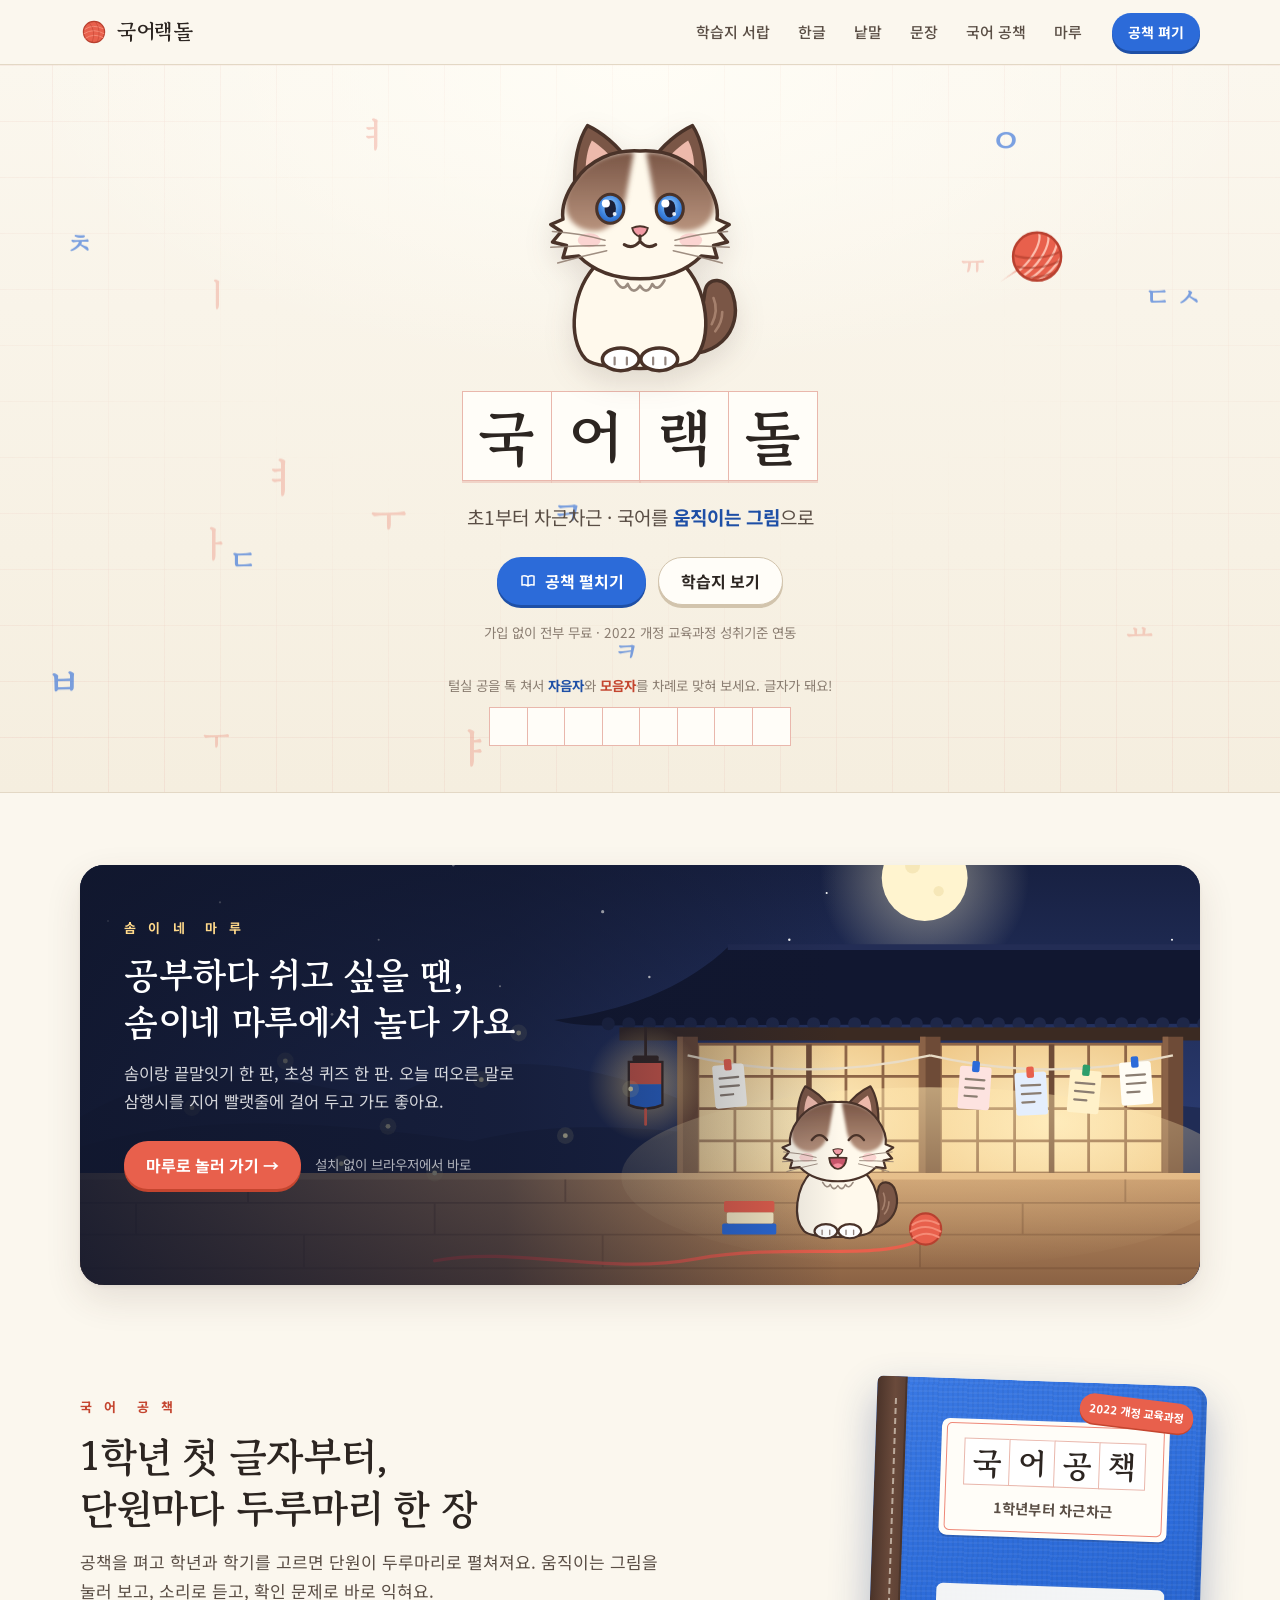
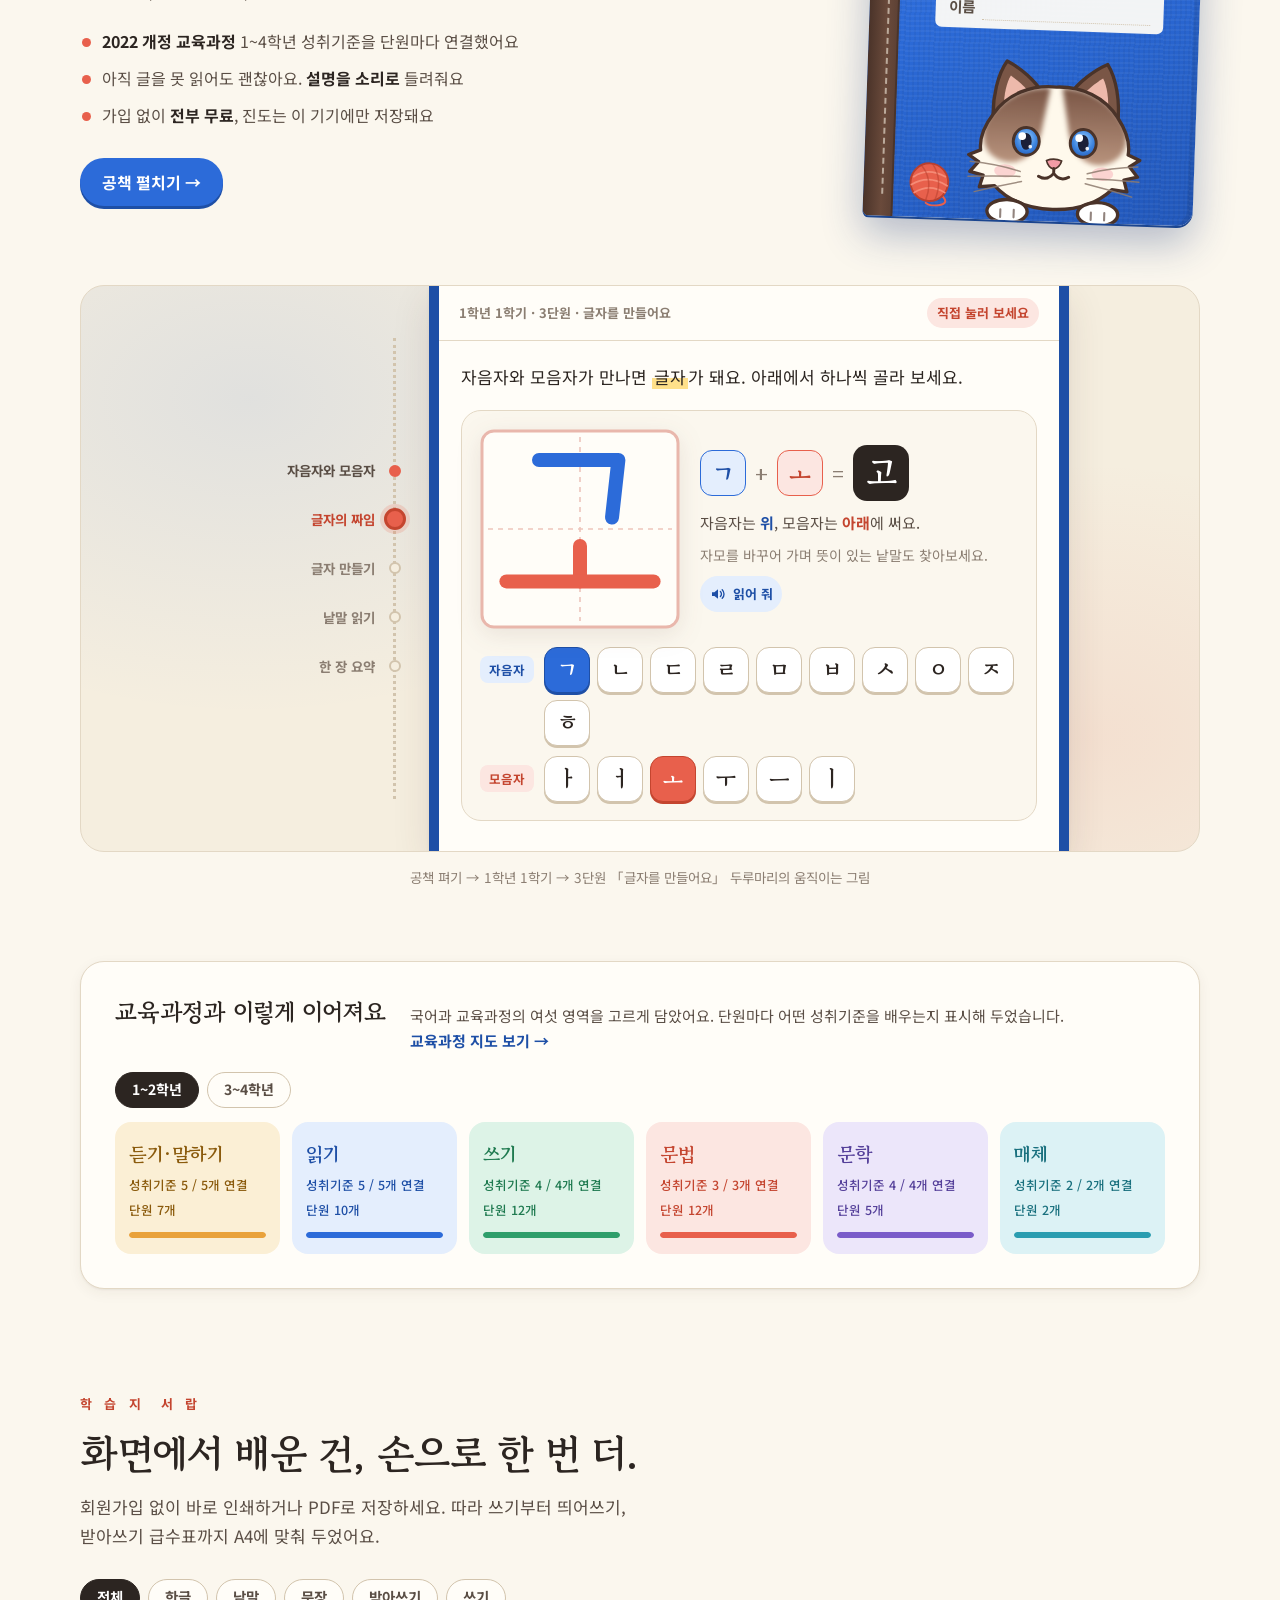
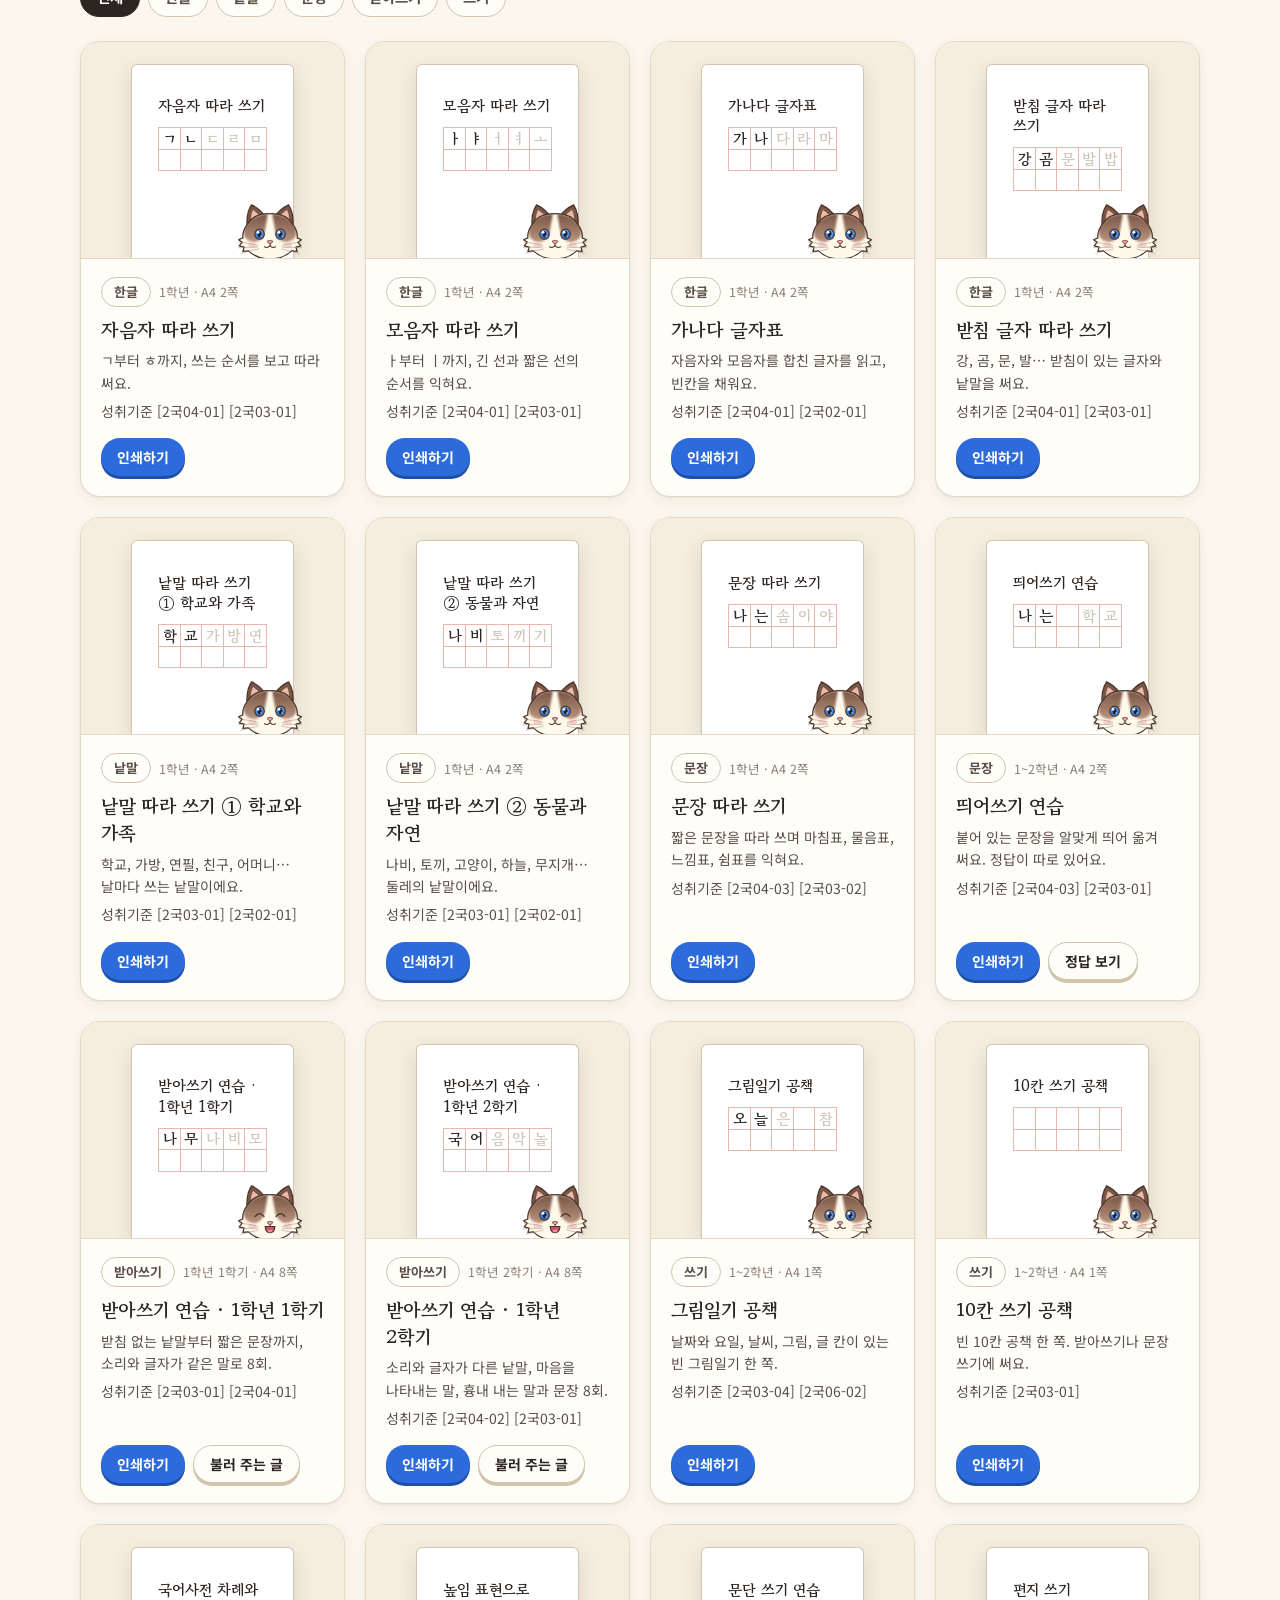
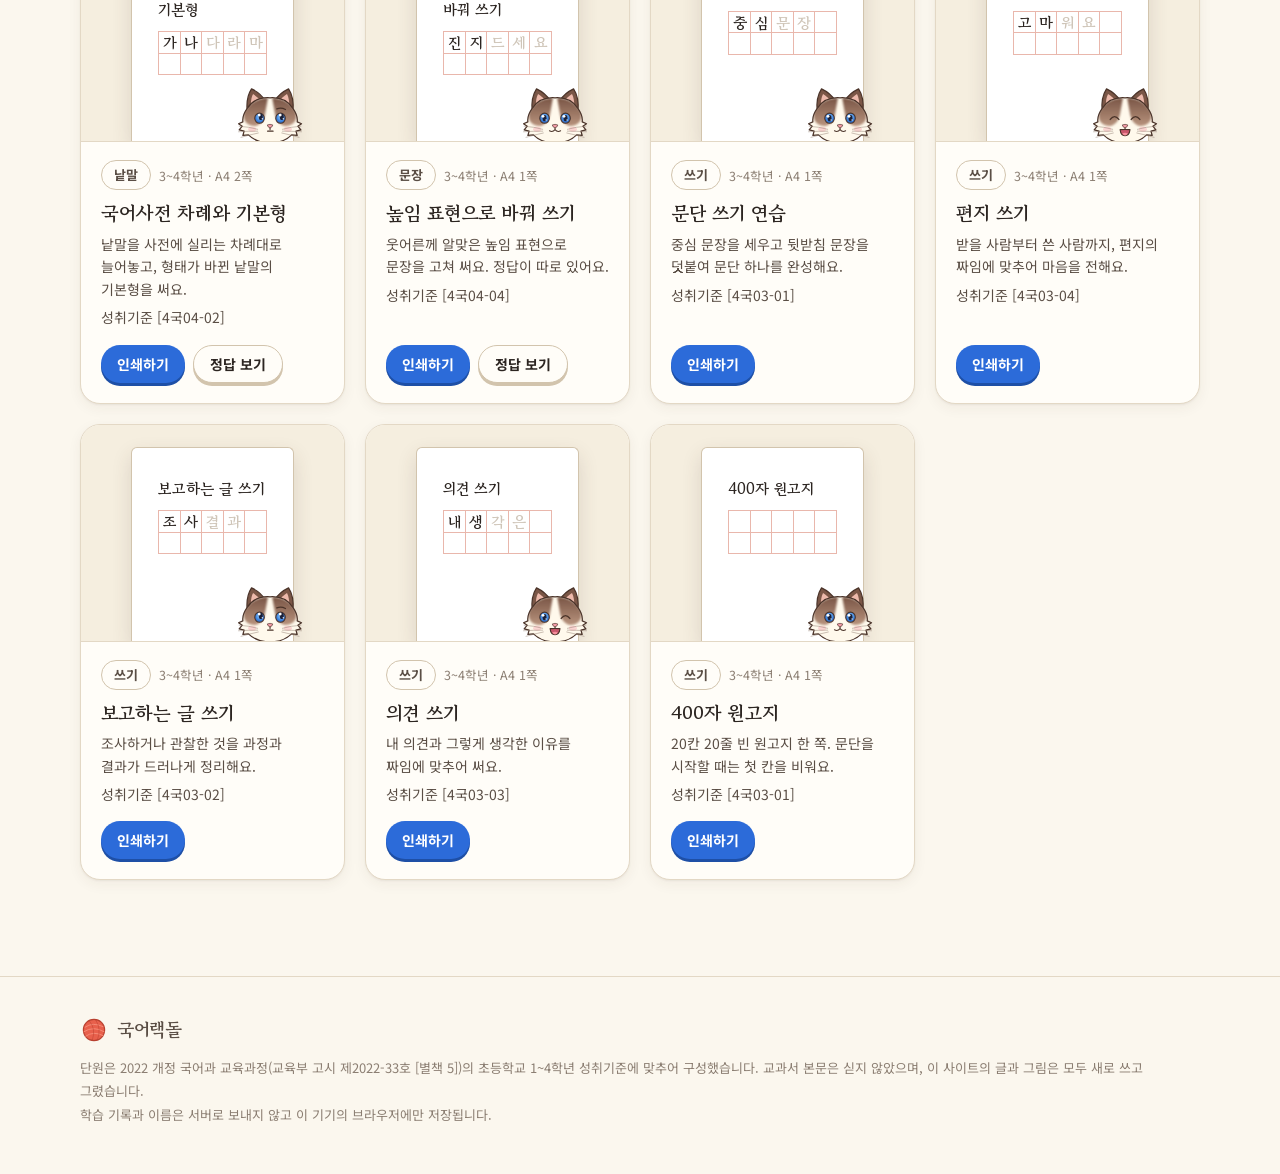
==== index.html @ 231361f4 "배포 2026-11-13 11:42 (단원 64개)" ====
<!doctype html>
<html lang="ko">
  <head>
    <meta charset="utf-8" />
    <meta name="robots" content="noindex, nofollow" />
    <meta name="viewport" content="width=device-width, initial-scale=1" />
    <title>국어랙돌 — 초1부터 차근차근, 국어를 움직이는 그림으로</title>
    <meta
      name="description"
      content="랙돌 고양이 솜이와 함께하는 초등 국어. 2022 개정 교육과정 성취기준에 맞춘 단원별 두루마리, 움직이는 그림, 확인 문제, 인쇄 학습지를 가입 없이 무료로."
    />
    <meta property="og:type" content="website" />
    <meta property="og:title" content="국어랙돌 — 초1부터 차근차근, 국어를 움직이는 그림으로" />
    <meta property="og:description" content="랙돌 고양이 솜이와 함께하는 초등 국어. 교육과정 성취기준에 맞춘 단원 두루마리와 인쇄 학습지를 무료로." />
    <meta name="theme-color" content="#fbf7ee" />
    <link rel="icon" href="assets/img/favicon.svg" type="image/svg+xml" />
    <link rel="preconnect" href="https://fonts.googleapis.com" />
    <link rel="preconnect" href="https://fonts.gstatic.com" crossorigin />
    <link
      href="https://fonts.googleapis.com/css2?family=Gowun+Batang:wght@400;700&family=Noto+Sans+KR:wght@400;500;700;900&display=swap"
      rel="stylesheet"
    />
    <link rel="stylesheet" href="assets/css/base.css" />
    <link rel="stylesheet" href="assets/css/cover.css" />
    <link rel="stylesheet" href="assets/css/widgets.css" />
    <link rel="stylesheet" href="assets/css/widgets-play.css" />
    <link rel="stylesheet" href="assets/css/landing.css" />
  </head>
  <body id="top">
    <header class="site-head">
      <div class="wrap">
        <a class="logo" href="#top" aria-label="국어랙돌 처음으로">
          <span data-yarn></span><span data-brand="brand">국어랙돌</span>
        </a>
        <nav class="site-nav" aria-label="주요 메뉴">
          <a href="#shelf" data-filter="all">학습지 서랍</a>
          <a href="#shelf" data-filter="한글">한글</a>
          <a href="#shelf" data-filter="낱말">낱말</a>
          <a href="#shelf" data-filter="문장">문장</a>
          <a href="handbook.html">국어 공책</a>
          <a href="maru.html">마루</a>
        </nav>
        <a class="btn small" href="handbook.html" id="continue-btn">공책 펴기</a>
      </div>
    </header>

    <main>
      <!-- ───── 첫 화면 ───── -->
      <section class="hero" id="hero">
        <canvas class="hero-play" aria-hidden="true"></canvas>
        <div class="wrap hero-inner">
          <div class="hero-cat" id="hero-cat" data-cat="sit"></div>
          <h1 class="hero-title">
            <span class="sr-only" data-brand="brand">국어랙돌</span>
            <span class="wongoji" aria-hidden="true" id="hero-wordmark"></span>
          </h1>
          <p class="hero-tag">초1부터 차근차근 · 국어를 <strong>움직이는 그림</strong>으로</p>
          <div class="hero-cta">
            <a class="btn" href="handbook.html">
              <svg viewBox="0 0 24 24" aria-hidden="true"><path d="M4 5.5c2.6-.9 5.3-.6 8 1v12c-2.7-1.6-5.4-1.9-8-1zM20 5.5c-2.6-.9-5.3-.6-8 1v12c2.7-1.6 5.4-1.9 8-1z" fill="none" stroke="currentColor" stroke-width="2" stroke-linejoin="round"/></svg>
              공책 펼치기
            </a>
            <a class="btn ghost" href="#shelf">학습지 보기</a>
          </div>
          <p class="hero-note">가입 없이 전부 무료 · 2022 개정 교육과정 성취기준 연동</p>

          <div class="hero-toy" aria-live="polite">
            <p class="hero-toy-hint">털실 공을 톡 쳐서 <b class="c">자음자</b>와 <b class="v">모음자</b>를 차례로 맞혀 보세요. 글자가 돼요!</p>
            <div class="wongoji hero-strip" id="hero-strip" aria-label="털실 공으로 만든 글자"></div>
          </div>
        </div>
      </section>

      <!-- ───── 쉼터: 솜이네 마루 ───── -->
      <section class="maru-intro" id="maru-intro">
        <div class="wrap">
          <a class="maru-card" href="maru.html" aria-label="솜이네 마루로 놀러 가기">
            <div class="maru-scene" data-scene="maru"></div>
            <div class="maru-copy">
              <p class="eyebrow">솜 이 네 &nbsp;마 루</p>
              <h2 class="display">공부하다 쉬고 싶을 땐,<br />솜이네 마루에서 놀다 가요</h2>
              <p>솜이랑 끝말잇기 한 판, 초성 퀴즈 한 판. 오늘 떠오른 말로 삼행시를 지어 빨랫줄에 걸어 두고 가도 좋아요.</p>
              <div class="maru-cta">
                <span class="btn coral">마루로 놀러 가기 →</span>
                <span class="maru-small">설치 없이 브라우저에서 바로</span>
              </div>
            </div>
          </a>
        </div>
      </section>

      <!-- ───── 국어 공책(핸드북) ───── -->
      <section class="book-intro" id="book-intro">
        <div class="wrap book-intro-top">
          <div class="book-copy">
            <p class="eyebrow">국 어 &nbsp;공 책</p>
            <h2 class="display">1학년 첫 글자부터,<br />단원마다 두루마리 한 장</h2>
            <p class="lead">
              공책을 펴고 학년과 학기를 고르면 단원이 두루마리로 펼쳐져요. 움직이는 그림을 눌러 보고, 소리로 듣고, 확인 문제로 바로 익혀요.
            </p>
            <ul class="book-points">
              <li><b>2022 개정 교육과정</b> 1~4학년 성취기준을 단원마다 연결했어요</li>
              <li>아직 글을 못 읽어도 괜찮아요. <b>설명을 소리로</b> 들려줘요</li>
              <li>가입 없이 <b>전부 무료</b>, 진도는 이 기기에만 저장돼요</li>
            </ul>
            <a class="btn" href="handbook.html">공책 펼치기 →</a>
          </div>
          <a class="book-cover-link" href="handbook.html" aria-label="국어 공책 펼치기">
            <div data-cover></div>
          </a>
        </div>

        <div class="wrap">
          <div class="demo-frame">
            <div class="demo-rail" aria-hidden="true">
              <span class="is-done">자음자와 모음자</span>
              <span class="is-on">글자의 짜임</span>
              <span>글자 만들기</span>
              <span>낱말 읽기</span>
              <span>한 장 요약</span>
            </div>
            <div class="demo-paper">
              <div class="demo-bar">
                <span>1학년 1학기 · 3단원 · 글자를 만들어요</span>
                <span class="demo-live">직접 눌러 보세요</span>
              </div>
              <div class="demo-body">
                <p class="demo-lead">자음자와 모음자가 만나면 <mark>글자</mark>가 돼요. 아래에서 하나씩 골라 보세요.</p>
                <div id="demo-widget"></div>
              </div>
            </div>
          </div>
          <p class="demo-caption">공책 펴기 → 1학년 1학기 → 3단원 「글자를 만들어요」 두루마리의 움직이는 그림</p>
        </div>

        <div class="wrap">
          <div class="domains">
            <div class="domains-head">
              <h3 class="display">교육과정과 이렇게 이어져요</h3>
              <p>
                국어과 교육과정의 여섯 영역을 고르게 담았어요. 단원마다 어떤 성취기준을 배우는지 표시해 두었습니다.
                <a href="handbook.html#/map">교육과정 지도 보기 →</a>
              </p>
            </div>
            <div class="band-switch" id="band-switch" role="tablist" aria-label="학년군 고르기"></div>
            <div class="domain-grid" id="domain-grid"></div>
          </div>
        </div>
      </section>

      <!-- ───── 학습지 서랍 ───── -->
      <section class="shelf" id="shelf">
        <div class="wrap">
          <p class="eyebrow">학 습 지 &nbsp;서 랍</p>
          <h2 class="display">화면에서 배운 건, 손으로 한 번 더.</h2>
          <p class="lead">회원가입 없이 바로 인쇄하거나 PDF로 저장하세요. 따라 쓰기부터 띄어쓰기, 받아쓰기 급수표까지 A4에 맞춰 두었어요.</p>
          <div class="shelf-filter" id="shelf-filter" role="tablist" aria-label="학습지 종류"></div>
          <div class="shelf-grid" id="shelf-grid"></div>
        </div>
      </section>
    </main>

    <footer class="site-foot">
      <div class="wrap">
        <div class="logo"><span data-yarn></span><span data-brand="brand">국어랙돌</span></div>
        <p>
          단원은 2022 개정 국어과 교육과정(교육부 고시 제2022-33호 [별책 5])의 초등학교 1~4학년 성취기준에 맞추어 구성했습니다.
          교과서 본문은 싣지 않았으며, 이 사이트의 글과 그림은 모두 새로 쓰고 그렸습니다.
        </p>
        <p>학습 기록과 이름은 서버로 보내지 않고 이 기기의 브라우저에만 저장됩니다.</p>
      </div>
    </footer>

    <script src="assets/js/core/config.js"></script>
    <script src="assets/js/core/dom.js"></script>
    <script src="assets/js/core/hangul.js"></script>
    <script src="assets/js/core/strokes.js"></script>
    <script src="assets/js/core/cat.js"></script>
    <script src="assets/js/core/scene.js"></script>
    <script src="assets/js/core/cover.js"></script>
    <script src="assets/js/core/tts.js"></script>
    <script src="assets/js/core/store.js"></script>
    <script src="assets/js/data/standards.js"></script>
    <script src="assets/js/data/words.js"></script>
    <script src="assets/js/data/units.js"></script>
    <script src="assets/js/data/units-1-1.js"></script>
    <script src="assets/js/data/units-1-2.js"></script>
    <script src="assets/js/data/units-2-1.js"></script>
    <script src="assets/js/data/units-2-2.js"></script>
    <script src="assets/js/data/units-3-1.js"></script>
    <script src="assets/js/data/units-3-2.js"></script>
    <script src="assets/js/data/units-4-1.js"></script>
    <script src="assets/js/data/units-4-2.js"></script>
    <script src="assets/js/data/sheets.js"></script>
    <script src="assets/js/widgets/letters.js"></script>
    <script src="assets/js/pages/landing.js"></script>
  </body>
</html>
---- assets/css/base.css ----
/* 공통 디자인: 한지 바탕 + 원고지 칸 + 랙돌의 색(크림·갈색 포인트·파란 눈·분홍 코) */

:root {
  --paper: #fbf7ee;
  --paper-2: #f5eedf;
  --paper-3: #ede3d0;
  --card: #fffdf8;
  --ink: #2c2521;
  --ink-2: #5a4e45;
  --ink-3: #8b7e72;
  --line: #e3d8c5;
  --line-2: #d2c4ad;
  --seal: #5b4034;

  --blue: #2c6bd9;
  --blue-deep: #1e4fa6;
  --blue-soft: #e4eefd;
  --coral: #e8604c;
  --coral-deep: #c4452f;
  --coral-soft: #fce6e1;
  --mint: #2e9e6b;
  --mint-deep: #1f7a50;
  --mint-soft: #ddf3e7;
  --amber: #e9a23b;
  --amber-soft: #fbefd5;
  --pink: #f29ba5;
  --violet: #7a5cc9;
  --violet-soft: #ece6fa;
  --grid: #e9b7ac; /* 원고지 줄 */

  --shadow-1: 0 1px 2px rgba(74, 51, 41, 0.06), 0 4px 14px rgba(74, 51, 41, 0.06);
  --shadow-2: 0 2px 4px rgba(74, 51, 41, 0.06), 0 14px 36px rgba(74, 51, 41, 0.12);
  --radius: 18px;
  --radius-s: 12px;

  --font-display: 'Gowun Batang', 'Nanum Myeongjo', 'Batang', serif;
  --font-body: 'Noto Sans KR', 'Apple SD Gothic Neo', 'Malgun Gothic', sans-serif;

  --wrap: 1120px;
}

*,
*::before,
*::after {
  box-sizing: border-box;
}

html {
  -webkit-text-size-adjust: 100%;
  scroll-behavior: smooth;
}

body {
  margin: 0;
  background: var(--paper);
  color: var(--ink);
  font-family: var(--font-body);
  font-size: 16px;
  line-height: 1.7;
  word-break: keep-all;
  overflow-wrap: anywhere;
  -webkit-font-smoothing: antialiased;
}

h1,
h2,
h3,
h4,
p {
  margin: 0;
}

a {
  color: inherit;
  text-decoration: none;
}

button {
  font: inherit;
  color: inherit;
  cursor: pointer;
  border: 0;
  background: none;
  padding: 0;
}

img,
svg {
  display: block;
  max-width: 100%;
}

:focus-visible {
  outline: 3px solid var(--blue);
  outline-offset: 3px;
  border-radius: 6px;
}

.wrap {
  width: min(var(--wrap), 100% - 40px);
  margin-inline: auto;
}

.sr-only {
  position: absolute;
  width: 1px;
  height: 1px;
  overflow: hidden;
  clip-path: inset(50%);
  white-space: nowrap;
}

/* ───── 글자 ───── */
.display {
  font-family: var(--font-display);
  font-weight: 700;
  letter-spacing: -0.01em;
  line-height: 1.3;
}

.eyebrow {
  font-size: 13px;
  font-weight: 700;
  letter-spacing: 0.32em;
  color: var(--coral-deep);
}

/* ───── 버튼 ───── */
.btn {
  display: inline-flex;
  align-items: center;
  justify-content: center;
  gap: 8px;
  min-height: 48px;
  padding: 0 22px;
  border-radius: 999px;
  font-weight: 700;
  font-size: 16px;
  line-height: 1;
  background: var(--blue);
  color: #fff;
  box-shadow: 0 3px 0 var(--blue-deep);
  transition: transform 0.12s ease, box-shadow 0.12s ease, background 0.12s ease;
  -webkit-tap-highlight-color: transparent;
}
.btn:hover {
  background: #3877e4;
}
.btn:active {
  transform: translateY(3px);
  box-shadow: 0 0 0 var(--blue-deep);
}
.btn svg {
  width: 18px;
  height: 18px;
}
.btn.ghost {
  background: var(--card);
  color: var(--ink);
  box-shadow: 0 3px 0 var(--line-2);
  border: 1.5px solid var(--line-2);
}
.btn.ghost:hover {
  background: #fff;
}
.btn.ghost:active {
  box-shadow: 0 0 0 var(--line-2);
}
.btn.coral {
  background: var(--coral);
  box-shadow: 0 3px 0 var(--coral-deep);
}
.btn.coral:hover {
  background: #ee6f5c;
}
.btn.coral:active {
  box-shadow: 0 0 0 var(--coral-deep);
}
.btn.small {
  min-height: 38px;
  padding: 0 16px;
  font-size: 14px;
}

/* ───── 칩 ───── */
.chip {
  display: inline-flex;
  align-items: center;
  gap: 6px;
  min-height: 30px;
  padding: 0 12px;
  border-radius: 999px;
  border: 1.5px solid var(--line-2);
  background: var(--card);
  font-size: 13px;
  font-weight: 700;
  color: var(--ink-2);
  white-space: nowrap;
}
.chip.is-on {
  background: var(--ink);
  border-color: var(--ink);
  color: #fff;
}

/* 영역(듣기·말하기 / 읽기 / 쓰기 / 문법 / 문학 / 매체) 색 */
.dom-듣말 { --dom: var(--amber); --dom-soft: var(--amber-soft); --dom-ink: #8a5a0c; }
.dom-읽기 { --dom: var(--blue); --dom-soft: var(--blue-soft); --dom-ink: var(--blue-deep); }
.dom-쓰기 { --dom: var(--mint); --dom-soft: var(--mint-soft); --dom-ink: var(--mint-deep); }
.dom-문법 { --dom: var(--coral); --dom-soft: var(--coral-soft); --dom-ink: var(--coral-deep); }
.dom-문학 { --dom: var(--violet); --dom-soft: var(--violet-soft); --dom-ink: #55409a; }
.dom-매체 { --dom: #2a9db0; --dom-soft: #dcf2f5; --dom-ink: #19707e; }
.dom-chip {
  display: inline-flex;
  align-items: center;
  min-height: 24px;
  padding: 0 10px;
  border-radius: 999px;
  background: var(--dom-soft, var(--paper-2));
  color: var(--dom-ink, var(--ink-2));
  font-size: 12px;
  font-weight: 700;
  white-space: nowrap;
}

/* ───── 원고지 칸 ───── */
.wongoji {
  display: inline-flex;
  flex-wrap: wrap;
  gap: 0;
}
.wongoji .cell {
  width: 1.5em;
  height: 1.5em;
  display: grid;
  place-items: center;
  border: 1.5px solid var(--grid);
  margin-left: -1.5px;
  background: var(--card);
  font-family: var(--font-display);
  font-weight: 700;
  line-height: 1;
}
.wongoji .cell:first-child {
  margin-left: 0;
}

/* ───── 고양이 ───── */
.cat {
  width: 100%;
  height: auto;
  overflow: visible;
}
@keyframes cat-blink {
  0%,
  92%,
  100% {
    transform: scaleY(1);
  }
  95.5% {
    transform: scaleY(0.08);
  }
}
.cat-blink .cat-eye {
  animation: cat-blink 5.2s infinite;
}
@keyframes cat-tail {
  0%,
  100% {
    transform: rotate(0deg);
  }
  50% {
    transform: rotate(7deg);
  }
}
.cat .cat-tail {
  animation: cat-tail 3.6s ease-in-out infinite;
}

/* ───── 읽어 주기 버튼 ───── */
.say-btn {
  display: inline-flex;
  align-items: center;
  gap: 6px;
  min-width: 36px;
  height: 36px;
  padding: 0 9px;
  border-radius: 999px;
  background: var(--blue-soft);
  color: var(--blue-deep);
  font-size: 13px;
  font-weight: 700;
  vertical-align: middle;
  transition: background 0.15s, transform 0.15s;
  flex: none;
}
.say-btn svg {
  width: 18px;
  height: 18px;
  flex: none;
}
.say-btn:hover {
  background: #d3e2fb;
}
.say-btn.is-speaking,
.say-word.is-speaking {
  background: var(--blue);
  color: #fff;
}
.say-word {
  display: inline;
  padding: 1px 7px;
  margin: 0 1px;
  border-radius: 8px;
  background: var(--blue-soft);
  color: var(--blue-deep);
  font-weight: 700;
  font-family: inherit;
  line-height: inherit;
  border-bottom: 2px solid #b9d0f6;
}
.pron {
  font-weight: 700;
  color: var(--coral-deep);
  white-space: nowrap;
}
mark {
  background: linear-gradient(transparent 55%, #ffe08a 55%);
  color: inherit;
  padding: 0 2px;
}

/* ───── 머리글 ───── */
.site-head {
  position: sticky;
  top: 0;
  z-index: 50;
  background: rgba(251, 247, 238, 0.86);
  backdrop-filter: blur(10px);
  -webkit-backdrop-filter: blur(10px);
  border-bottom: 1px solid var(--line);
}
.site-head .wrap {
  display: flex;
  align-items: center;
  gap: 18px;
  height: 64px;
}
.logo {
  display: inline-flex;
  align-items: center;
  gap: 9px;
  font-family: var(--font-display);
  font-weight: 700;
  font-size: 21px;
  letter-spacing: -0.02em;
  flex: none;
}
.logo .yarn {
  width: 28px;
  height: 28px;
}
.site-nav {
  display: flex;
  align-items: center;
  gap: 4px;
  margin-left: auto;
}
.site-nav a {
  padding: 8px 12px;
  border-radius: 10px;
  font-size: 15px;
  font-weight: 500;
  color: var(--ink-2);
  white-space: nowrap;
}
.site-nav a:hover {
  background: var(--paper-2);
  color: var(--ink);
}
.site-head .btn {
  flex: none;
}
@media (max-width: 860px) {
  .site-nav {
    display: none;
  }
  .site-head .btn {
    margin-left: auto;
  }
}

/* ───── 바닥글 ───── */
.site-foot {
  margin-top: 96px;
  padding: 36px 0 48px;
  border-top: 1px solid var(--line);
  color: var(--ink-3);
  font-size: 13px;
  line-height: 1.8;
}
.site-foot .logo {
  font-size: 18px;
  color: var(--ink-2);
  margin-bottom: 10px;
}
.site-foot a {
  text-decoration: underline;
  text-underline-offset: 3px;
}

@media (prefers-reduced-motion: reduce) {
  *,
  *::before,
  *::after {
    animation-duration: 0.01ms !important;
    animation-iteration-count: 1 !important;
    transition-duration: 0.01ms !important;
    scroll-behavior: auto !important;
  }
}
---- assets/css/cover.css ----
/* 국어 공책 표지 (랜딩과 공책 화면에서 함께 씁니다) */

.cover {
  position: relative;
  aspect-ratio: 3 / 4;
  width: 100%;
  border-radius: 6px 16px 16px 6px;
  background:
    repeating-linear-gradient(0deg, rgba(255, 255, 255, 0.045) 0 2px, transparent 2px 5px),
    repeating-linear-gradient(90deg, rgba(0, 0, 0, 0.04) 0 2px, transparent 2px 5px),
    linear-gradient(160deg, #3a79e4 0%, #2c6bd9 45%, #2258bb 100%);
  box-shadow:
    inset -6px 0 0 rgba(0, 0, 0, 0.08),
    0 2px 0 #1b458f,
    0 18px 40px rgba(31, 60, 120, 0.32);
  overflow: hidden;
  container-type: inline-size;
  color: var(--ink);
}

/* 책등 테이프 */
.cover-spine {
  position: absolute;
  inset: 0 auto 0 0;
  width: 9%;
  background: linear-gradient(90deg, #4a3329, #6a4a3b 60%, #5b4034);
  box-shadow: inset -2px 0 0 rgba(0, 0, 0, 0.2);
}
.cover-spine::after {
  content: '';
  position: absolute;
  inset: 5% 34% 5% auto;
  border-right: 2px dashed rgba(255, 249, 236, 0.55);
}

/* 이름표 */
.cover-label {
  position: absolute;
  left: 20%;
  right: 11%;
  top: 9%;
  padding: 6cqw 4cqw 5cqw;
  background: #fffdf8;
  border-radius: 2.4cqw;
  box-shadow: 0 0.6cqw 0 rgba(0, 0, 0, 0.14);
  text-align: center;
}
.cover-label::before {
  content: '';
  position: absolute;
  inset: 1.4cqw;
  border: 0.5cqw solid var(--coral);
  border-radius: 1.6cqw;
  opacity: 0.75;
  pointer-events: none;
}
.cover-title {
  font-size: 9.4cqw;
  justify-content: center;
  flex-wrap: nowrap;
}
.cover-title .cell {
  border-width: 0.45cqw;
  margin-left: -0.45cqw;
  background: #fff;
}
.cover-sub {
  margin-top: 3.2cqw;
  font-size: 4.3cqw;
  font-weight: 700;
  color: var(--ink-2);
  letter-spacing: 0.02em;
}

/* 이름 쓰는 줄 */
.cover-name {
  position: absolute;
  left: 20%;
  right: 11%;
  top: 46.5%;
  display: flex;
  align-items: flex-end;
  gap: 2.5cqw;
  padding: 2.6cqw 4cqw;
  background: rgba(255, 253, 248, 0.94);
  border-radius: 2cqw;
  font-size: 4.4cqw;
  font-weight: 700;
  color: var(--ink-2);
}
.cover-name-line {
  flex: 1;
  min-height: 1.5em;
  border-bottom: 0.5cqw dotted var(--line-2);
  font-family: var(--font-display);
  font-size: 5.6cqw;
  line-height: 1.3;
  color: var(--ink);
  text-align: left;
  padding-left: 1cqw;
  white-space: nowrap;
  overflow: hidden;
}
.cover-name input {
  width: 100%;
  border: 0;
  outline: 0;
  background: none;
  font: inherit;
  color: inherit;
  padding: 0;
}
.cover-name input::placeholder {
  color: #c5b8a6;
  font-weight: 400;
}

/* 표지 아래에서 내다보는 솜이 */
.cover-cat {
  position: absolute;
  left: 27%;
  right: 12%;
  bottom: -1%;
}
.cover-badge {
  position: absolute;
  right: 4%;
  top: 3.2%;
  z-index: 1;
  padding: 1.6cqw 3cqw;
  border-radius: 99px;
  background: var(--coral);
  color: #fff;
  font-size: 3.4cqw;
  font-weight: 700;
  box-shadow: 0 0.5cqw 0 var(--coral-deep);
  transform: rotate(5deg);
}
.cover-yarn {
  position: absolute;
  left: 12.5%;
  bottom: 2.5%;
  width: 15%;
}
---- assets/css/widgets.css ----
/* 움직이는 그림(직접 눌러 보는 학습 도구) 공통 스타일 */

.wg {
  --c-cho: var(--blue);
  --c-jung: var(--coral);
  --c-jong: var(--mint);
  padding: 18px;
  border-radius: 20px;
  background: var(--paper);
  border: 1.5px solid var(--line);
}

.role-cho {
  --rc: var(--blue);
  --rc-soft: var(--blue-soft);
  --rc-deep: var(--blue-deep);
}
.role-jung {
  --rc: var(--coral);
  --rc-soft: var(--coral-soft);
  --rc-deep: var(--coral-deep);
}
.role-jong {
  --rc: var(--mint);
  --rc-soft: var(--mint-soft);
  --rc-deep: var(--mint-deep);
}
b.role-cho,
b.role-jung,
b.role-jong {
  color: var(--rc-deep);
}

/* 글자 그림(SVG) */
.hg-svg {
  width: 100%;
  height: auto;
  display: block;
}
.hg-frame {
  fill: #fffdf8;
  stroke: var(--grid);
  stroke-width: 1.5;
}
.hg-guide {
  fill: none;
  stroke: var(--grid);
  stroke-width: 0.8;
  stroke-dasharray: 2.5 2.5;
  opacity: 0.8;
}
.hg-part path {
  fill: none;
  stroke: var(--rc, var(--ink));
  stroke-width: 7;
  stroke-linecap: round;
  stroke-linejoin: round;
}

/* 누르는 자모 타일 */
.tile {
  min-width: 46px;
  height: 46px;
  padding: 0 8px;
  display: inline-grid;
  place-items: center;
  border-radius: 13px;
  background: #fff;
  border: 1.5px solid var(--line-2);
  box-shadow: 0 2px 0 var(--line-2);
  font-family: var(--font-display);
  font-weight: 700;
  font-size: 23px;
  line-height: 1;
  color: var(--ink);
  transition: transform 0.1s, box-shadow 0.1s, background 0.15s;
  -webkit-tap-highlight-color: transparent;
}
.tile:hover {
  background: var(--paper-2);
}
.tile:active {
  transform: translateY(2px);
  box-shadow: 0 0 0 var(--line-2);
}
.tile.is-on {
  background: var(--rc, var(--ink));
  border-color: var(--rc-deep, var(--ink));
  box-shadow: 0 2px 0 var(--rc-deep, #000);
  color: #fff;
}
.tile[data-jamo=''] {
  font-family: var(--font-body);
  font-size: 13px;
}
.tile-word {
  padding: 0 14px;
  font-size: 20px;
}
.wgb-tiles {
  display: flex;
  flex-wrap: wrap;
  gap: 7px;
}

/* ───── 글자 만들기 ───── */
.wgb-top {
  display: grid;
  grid-template-columns: minmax(140px, 200px) 1fr;
  gap: 20px;
  align-items: center;
}
.wgb-stage {
  filter: drop-shadow(0 6px 12px rgba(74, 51, 41, 0.1));
}
.wgb-side {
  display: flex;
  flex-direction: column;
  align-items: flex-start;
  gap: 10px;
  min-width: 0;
}
.wgb-eq {
  display: flex;
  flex-wrap: wrap;
  align-items: center;
  gap: 8px;
  font-family: var(--font-display);
  font-weight: 700;
}
.eq-tile {
  width: 46px;
  height: 46px;
  display: grid;
  place-items: center;
  border-radius: 12px;
  background: var(--rc-soft);
  color: var(--rc-deep);
  border: 1.5px solid var(--rc);
  font-size: 25px;
  line-height: 1;
}
.eq-op {
  font-size: 22px;
  color: var(--ink-3);
}
.eq-result {
  min-width: 56px;
  height: 56px;
  padding: 0 6px;
  display: grid;
  place-items: center;
  border-radius: 14px;
  background: var(--ink);
  color: #fff;
  font-size: 34px;
  line-height: 1;
}
.wgb-tip {
  font-size: 15px;
  color: var(--ink-2);
  line-height: 1.6;
}
.wgb-word {
  font-size: 14px;
  color: var(--ink-3);
  line-height: 1.5;
}
.wgb-word.is-on {
  padding: 6px 12px;
  border-radius: 12px;
  background: var(--amber-soft);
  color: #7a4f08;
  font-size: 15px;
  animation: word-pop 0.45s cubic-bezier(0.3, 1.6, 0.5, 1);
}
.wgb-word small {
  opacity: 0.75;
}
.wgb-emoji {
  font-size: 22px;
  vertical-align: -3px;
}
@keyframes word-pop {
  from {
    transform: scale(0.85);
    opacity: 0;
  }
}
.wgb-pick {
  margin-top: 18px;
  display: grid;
  gap: 10px;
}
.wgb-row {
  display: grid;
  grid-template-columns: 54px 1fr;
  gap: 10px;
  align-items: start;
}
.wgb-label {
  margin-top: 9px;
  padding: 3px 0;
  border-radius: 8px;
  background: var(--rc-soft);
  color: var(--rc-deep);
  font-size: 12.5px;
  font-weight: 700;
  text-align: center;
}
@media (max-width: 560px) {
  .wg {
    padding: 14px;
  }
  .wgb-top {
    grid-template-columns: 1fr;
    justify-items: center;
    gap: 12px;
    text-align: center;
  }
  .wgb-stage {
    width: 150px;
  }
  .wgb-side {
    align-items: center;
  }
  .wgb-eq {
    justify-content: center;
  }
  .tile {
    min-width: 40px;
    height: 42px;
    font-size: 21px;
  }
  .eq-tile {
    width: 38px;
    height: 38px;
    font-size: 21px;
  }
  .eq-result {
    min-width: 46px;
    height: 46px;
    font-size: 28px;
  }
  .wgb-row {
    grid-template-columns: 1fr;
    gap: 6px;
  }
  .wgb-label {
    margin-top: 0;
    width: 54px;
  }
}

/* ───── 쓰는 순서 ───── */
.wgs-main {
  margin-top: 16px;
  display: grid;
  grid-template-columns: minmax(150px, 230px) 1fr;
  gap: 20px;
  align-items: center;
}
.wgs-board {
  position: relative;
  filter: drop-shadow(0 6px 12px rgba(74, 51, 41, 0.1));
}
.wgs-canvas {
  position: absolute;
  inset: 0;
  width: 100%;
  height: 100%;
  touch-action: none;
  pointer-events: none;
  border-radius: 8px;
}
.wgs-board.is-tracing .wgs-canvas {
  pointer-events: auto;
  cursor: crosshair;
}
.wgs-board.is-tracing .wgs-ink {
  opacity: 0;
}
.wgs-board.is-tracing .wgs-ghost path {
  stroke: #d9cfc1;
}
.wgs-ghost path {
  fill: none;
  stroke: #ebe3d6;
  stroke-width: 9;
  stroke-linecap: round;
  stroke-linejoin: round;
}
.wgs-ink path {
  fill: none;
  stroke: var(--ink);
  stroke-width: 9;
  stroke-linecap: round;
  stroke-linejoin: round;
}
.wgs-num {
  opacity: 0;
  transition: opacity 0.2s;
}
.wgs-num.is-on {
  opacity: 1;
}
.wgs-num circle {
  fill: var(--coral);
  stroke: #fff;
  stroke-width: 1.4;
}
.wgs-num text {
  fill: #fff;
  font-size: 6.8px;
  font-weight: 700;
  font-family: var(--font-body);
}
.wgs-info {
  display: flex;
  flex-direction: column;
  align-items: flex-start;
  gap: 8px;
}
.wgs-name {
  font-family: var(--font-display);
  font-size: 30px;
  line-height: 1.2;
  white-space: pre;
}
.wgs-count {
  font-size: 14.5px;
  color: var(--ink-2);
}
.wgs-actions {
  display: flex;
  flex-wrap: wrap;
  gap: 8px;
  margin-top: 6px;
}
.wgs-actions .btn.is-on {
  background: var(--blue-soft);
  border-color: var(--blue);
  color: var(--blue-deep);
}
.wgs-hint {
  font-size: 13px;
  color: var(--ink-3);
  line-height: 1.6;
}
@media (max-width: 560px) {
  .wgs-main {
    grid-template-columns: 1fr;
  }
  .wgs-board {
    width: min(220px, 70%);
    margin-inline: auto;
  }
}

/* ───── 받침이 넘어가는 소리 ───── */
.wgl-stage {
  margin: 16px auto 0;
  display: grid;
  place-items: center;
}
.wgl-svg {
  filter: drop-shadow(0 6px 12px rgba(74, 51, 41, 0.1));
}
.wgl-svg .hg-part path {
  stroke-width: 6.5;
}
.wgl-svg .is-moving path {
  stroke: var(--coral);
}
.wgl-svg .is-leaving {
  opacity: 0.12;
  transition: opacity 0.6s;
}
.wgl-svg .hg-block:not(.is-sound) .hg-part {
  --rc: var(--ink);
}
.wgl-svg .hg-block.is-sound .hg-part {
  --rc: var(--coral-deep);
}
.wgl-read {
  margin-top: 14px;
  display: flex;
  flex-wrap: wrap;
  align-items: center;
  justify-content: center;
  gap: 8px 10px;
  font-family: var(--font-display);
  font-weight: 700;
  font-size: 26px;
}
.wgl-tag {
  padding: 2px 9px;
  border-radius: 8px;
  background: var(--paper-3);
  color: var(--ink-2);
  font-family: var(--font-body);
  font-size: 12.5px;
}
.wgl-tag.is-sound {
  background: var(--coral-soft);
  color: var(--coral-deep);
}
.wgl-arrow {
  color: var(--ink-3);
  font-size: 20px;
}
.wgl-sound {
  color: var(--ink-3);
}
.wgl-sound.is-on {
  color: var(--coral-deep);
  animation: word-pop 0.4s cubic-bezier(0.3, 1.6, 0.5, 1);
}
.wg-liaison .wgs-actions {
  justify-content: center;
  margin-top: 14px;
}
---- assets/css/widgets-play.css ----
/* 움직이는 그림 ②③ (낱말·문장 / 말하기·읽기·쓰기) 스타일 */

/* ───── 공통 부품 ───── */
.wg-note {
  margin-top: 12px;
  font-size: 13px;
  color: var(--ink-3);
}
.wg-foot {
  margin-top: 14px;
  display: flex;
  flex-wrap: wrap;
  align-items: center;
  gap: 10px;
  min-height: 40px;
}
.wg-feedback {
  flex: 1 1 200px;
  margin: 0;
  font-size: 15px;
  font-weight: 700;
  color: var(--ink-3);
}
.wg-feedback.is-good {
  color: var(--mint-deep);
}
.wg-feedback.is-retry {
  color: var(--coral-deep);
}
.wg-dots {
  display: flex;
  gap: 6px;
  margin-bottom: 12px;
}
.wg-dots i {
  width: 22px;
  height: 6px;
  border-radius: 99px;
  background: var(--paper-3);
}
.wg-dots i.is-on {
  background: var(--blue);
}
.wg-dots i.is-done {
  background: var(--mint);
}
@keyframes wg-shake {
  20%,
  60% {
    transform: translateX(-6px);
  }
  40%,
  80% {
    transform: translateX(6px);
  }
}
.is-shake {
  animation: wg-shake 0.4s;
}
.wg-choices {
  display: flex;
  flex-wrap: wrap;
  gap: 8px;
}
.wg-choice {
  min-height: 46px;
  padding: 8px 16px;
  border-radius: 14px;
  background: #fff;
  border: 1.5px solid var(--line-2);
  box-shadow: 0 2px 0 var(--line-2);
  font-size: 16px;
  font-weight: 700;
  line-height: 1.4;
  text-align: left;
  transition: transform 0.1s, box-shadow 0.1s, background 0.15s;
}
.wg-choice:hover {
  background: var(--paper-2);
}
.wg-choice:active {
  transform: translateY(2px);
  box-shadow: none;
}
.wg-choice.is-pick {
  background: var(--blue-soft);
  border-color: var(--blue);
  box-shadow: 0 2px 0 var(--blue);
  color: var(--blue-deep);
}
.wg-choice.is-right {
  background: var(--mint-soft);
  border-color: var(--mint);
  box-shadow: 0 2px 0 var(--mint);
  color: var(--mint-deep);
}
.wg-choice.is-wrong {
  background: var(--coral-soft);
  border-color: var(--coral);
  box-shadow: 0 2px 0 var(--coral);
  color: var(--coral-deep);
}
.wg-choice:disabled {
  cursor: default;
}
.wg-choice:disabled:not(.is-right) {
  opacity: 0.5;
}

/* 색 묶음 */
.tone-a {
  --t: var(--blue);
  --t-soft: var(--blue-soft);
  --t-deep: var(--blue-deep);
}
.tone-b {
  --t: var(--coral);
  --t-soft: var(--coral-soft);
  --t-deep: var(--coral-deep);
}
.tone-c {
  --t: var(--mint);
  --t-soft: var(--mint-soft);
  --t-deep: var(--mint-deep);
}
.tone-d {
  --t: var(--amber);
  --t-soft: var(--amber-soft);
  --t-deep: #8a5a0c;
}
.tone-e {
  --t: var(--violet);
  --t-soft: var(--violet-soft);
  --t-deep: #55409a;
}
.tone-f {
  --t: #2a9db0;
  --t-soft: #dcf2f5;
  --t-deep: #19707e;
}

/* ───── 낱말 카드 ───── */
.wg-cards {
  display: grid;
  grid-template-columns: repeat(auto-fill, minmax(104px, 1fr));
  gap: 10px;
}
.wg-cards.is-small {
  grid-template-columns: repeat(auto-fill, minmax(84px, 1fr));
}
.wg-card {
  display: flex;
  flex-direction: column;
  align-items: center;
  gap: 4px;
  padding: 14px 8px 12px;
  border-radius: 16px;
  background: #fff;
  border: 1.5px solid var(--line-2);
  box-shadow: 0 3px 0 var(--line-2);
  transition: transform 0.12s, box-shadow 0.12s, border-color 0.15s;
}
.wg-card:hover {
  transform: translateY(-2px);
}
.wg-card:active {
  transform: translateY(2px);
  box-shadow: none;
}
.wg-card.is-speaking {
  border-color: var(--blue);
  box-shadow: 0 3px 0 var(--blue);
}
.wg-card-pic {
  font-size: 40px;
  line-height: 1.15;
}
.wg-card-word {
  font-family: var(--font-display);
  font-weight: 700;
  font-size: 21px;
  line-height: 1.3;
}
.wg-card-desc {
  font-size: 12.5px;
  color: var(--ink-3);
  line-height: 1.45;
  text-align: center;
}
.wg-cards.is-flip .wg-card:not(.is-open) .wg-card-word,
.wg-cards.is-flip .wg-card:not(.is-open) .wg-card-desc {
  visibility: hidden;
}
.wg-cards.is-flip .wg-card.is-open .wg-card-word {
  animation: word-pop 0.4s cubic-bezier(0.3, 1.6, 0.5, 1);
}

/* ───── 순서 맞추기 ───── */
.wgo-pic {
  font-size: 46px;
  line-height: 1.2;
  text-align: center;
  letter-spacing: 6px;
}
.wgo-hint {
  margin: 6px 0 12px;
  font-size: 15px;
  color: var(--ink-2);
  text-align: center;
}
.wgo-line,
.wgo-pool {
  display: flex;
  flex-wrap: wrap;
  gap: 8px;
  justify-content: center;
}
.wgo-line {
  min-height: 66px;
  padding: 10px;
  align-items: center;
  border-radius: 16px;
  background: #fff;
  border: 2px dashed var(--line-2);
  transition: border-color 0.2s, background 0.2s;
}
.wgo-line.is-right {
  border-color: var(--mint);
  background: var(--mint-soft);
}
.wgo-pool {
  margin-top: 12px;
  min-height: 48px;
}
.wgo-empty {
  font-size: 14px;
  color: var(--ink-3);
}
.wgo-tile {
  min-height: 46px;
  padding: 6px 16px;
  border-radius: 13px;
  background: var(--amber-soft);
  border: 1.5px solid var(--amber);
  box-shadow: 0 2px 0 var(--amber);
  font-family: var(--font-display);
  font-weight: 700;
  font-size: 20px;
  line-height: 1.3;
  color: #6b4405;
  transition: transform 0.1s, box-shadow 0.1s;
  animation: word-pop 0.25s ease-out;
}
.wgo-tile:active {
  transform: translateY(2px);
  box-shadow: none;
}
.wgo-line .wgo-tile {
  background: var(--blue-soft);
  border-color: var(--blue);
  box-shadow: 0 2px 0 var(--blue);
  color: var(--blue-deep);
}

/* ───── 띄어쓰기 ───── */
.wgsp-row {
  display: flex;
  flex-wrap: wrap;
  justify-content: center;
  row-gap: 22px;
  padding: 20px 0 6px;
}
.wgsp-ch {
  width: 44px;
  height: 48px;
  display: grid;
  place-items: center;
  background: #fff;
  border: 1.5px solid var(--grid);
  margin-left: -1.5px;
  font-family: var(--font-display);
  font-weight: 700;
  font-size: 26px;
  line-height: 1;
}
.wgsp-gap {
  position: relative;
  z-index: 1;
  width: 14px;
  height: 48px;
  margin: 0 -7px;
  transition: width 0.18s, margin 0.18s;
}
.wgsp-gap span {
  position: absolute;
  left: 50%;
  top: -19px;
  transform: translateX(-50%);
  font-size: 15px;
  font-weight: 900;
  color: var(--blue);
  opacity: 0;
}
.wgsp-gap::after {
  content: '';
  position: absolute;
  inset: 8px 5px;
  border-radius: 4px;
  background: transparent;
  transition: background 0.15s;
}
.wgsp-gap:hover::after {
  background: rgba(44, 107, 217, 0.35);
}
.wgsp-gap.is-on {
  width: 30px;
  margin: 0 0 0 1.5px;
}
.wgsp-gap.is-on span {
  opacity: 1;
}
.wgsp-gap.is-on::after {
  inset: 0;
  border-radius: 0;
  background: var(--blue-soft);
}
.wgsp-gap.is-wrong span {
  color: var(--coral-deep);
}
.wgsp-gap.is-wrong::after {
  background: var(--coral-soft);
}
@media (max-width: 560px) {
  .wgsp-ch {
    width: 34px;
    height: 40px;
    font-size: 21px;
  }
  .wgsp-gap {
    height: 40px;
  }
  .wgsp-gap.is-on {
    width: 20px;
  }
}

/* ───── 흉내 내는 말 ───── */
.wgm-stage {
  position: relative;
  height: 168px;
  display: grid;
  place-items: center;
  margin-bottom: 14px;
  border-radius: 16px;
  background: linear-gradient(#eaf3ff 62%, #dcefd9 62%);
  overflow: hidden;
}
.wgm-kind {
  position: absolute;
  left: 12px;
  top: 10px;
  padding: 3px 10px;
  border-radius: 99px;
  background: rgba(255, 255, 255, 0.85);
  font-size: 13px;
  font-weight: 700;
  color: var(--ink-2);
}
.wgm-actor {
  font-size: 72px;
  line-height: 1;
}
.wgm-word {
  position: absolute;
  right: 14px;
  bottom: 12px;
  font-family: var(--font-display);
  font-weight: 700;
  font-size: 26px;
  color: var(--coral-deep);
  opacity: 0;
}
.wgm-word.is-on {
  opacity: 1;
  animation: word-pop 0.45s cubic-bezier(0.3, 1.7, 0.5, 1);
}
.anim-hop {
  animation: a-hop 0.6s ease-in-out infinite;
}
.anim-wiggle {
  animation: a-wiggle 0.5s ease-in-out infinite;
}
.anim-shake {
  animation: a-shake 0.22s linear infinite;
}
.anim-spin {
  animation: a-spin 1.2s linear infinite;
}
.anim-float {
  animation: a-float 2.4s ease-in-out infinite;
}
.anim-twinkle {
  animation: a-twinkle 0.8s ease-in-out infinite;
}
.anim-slide {
  animation: a-slide 1.4s ease-in-out infinite;
}
.anim-grow {
  animation: a-grow 1s ease-in-out infinite;
}
.anim-sway {
  animation: a-sway 1.6s ease-in-out infinite;
  transform-origin: 50% 100%;
}
.anim-drop {
  animation: a-drop 0.9s ease-in infinite;
}
@keyframes a-hop {
  0%,
  100% {
    transform: translateY(0) scaleY(1);
  }
  50% {
    transform: translateY(-46px) scaleY(1.06);
  }
}
@keyframes a-wiggle {
  0%,
  100% {
    transform: rotate(-12deg);
  }
  50% {
    transform: rotate(12deg);
  }
}
@keyframes a-shake {
  0%,
  100% {
    transform: translate(-3px, 0);
  }
  50% {
    transform: translate(3px, 1px);
  }
}
@keyframes a-spin {
  to {
    transform: rotate(360deg);
  }
}
@keyframes a-float {
  0%,
  100% {
    transform: translate(-22px, 0);
  }
  50% {
    transform: translate(22px, -12px);
  }
}
@keyframes a-twinkle {
  0%,
  100% {
    transform: scale(0.8);
    opacity: 0.6;
  }
  50% {
    transform: scale(1.25);
    opacity: 1;
  }
}
@keyframes a-slide {
  0%,
  100% {
    transform: translateX(-60px);
  }
  50% {
    transform: translateX(60px);
  }
}
@keyframes a-grow {
  0%,
  100% {
    transform: scale(0.85);
  }
  50% {
    transform: scale(1.2);
  }
}
@keyframes a-sway {
  0%,
  100% {
    transform: rotate(-10deg);
  }
  50% {
    transform: rotate(10deg);
  }
}
@keyframes a-drop {
  0% {
    transform: translateY(-60px);
    opacity: 0;
  }
  70% {
    opacity: 1;
  }
  100% {
    transform: translateY(46px);
    opacity: 0.2;
  }
}

/* ───── 짝 맞추기 · 문장 만들기 ───── */
.wgp-grid {
  display: grid;
  grid-template-columns: 1fr 1fr;
  gap: 14px;
}
.wgp-col,
.wgsm-col {
  display: flex;
  flex-direction: column;
  gap: 8px;
}
.wgp-head {
  align-self: flex-start;
  padding: 2px 10px;
  border-radius: 8px;
  background: var(--t-soft, var(--paper-3));
  color: var(--t-deep, var(--ink-2));
  font-size: 12.5px;
  font-weight: 700;
}
.wgp-item {
  min-height: 46px;
  padding: 6px 12px;
  border-radius: 13px;
  background: #fff;
  border: 1.5px solid var(--line-2);
  box-shadow: 0 2px 0 var(--line-2);
  font-family: var(--font-display);
  font-weight: 700;
  font-size: 19px;
  line-height: 1.35;
  transition: transform 0.1s, box-shadow 0.1s, background 0.15s;
}
.wgp-item:active {
  transform: translateY(2px);
  box-shadow: none;
}
.wgp-item.is-pick {
  background: var(--t-soft, var(--blue-soft));
  border-color: var(--t, var(--blue));
  box-shadow: 0 2px 0 var(--t, var(--blue));
  color: var(--t-deep, var(--blue-deep));
}
.wgp-item.is-done {
  background: var(--t-soft);
  border-color: var(--t);
  box-shadow: none;
  color: var(--t-deep);
  cursor: default;
}
.wgsm-top {
  display: flex;
  flex-wrap: wrap;
  align-items: center;
  justify-content: center;
  gap: 14px;
  margin-bottom: 16px;
  padding: 14px;
  border-radius: 16px;
  background: #fff;
  border: 1.5px solid var(--line);
}
.wgsm-pic {
  font-size: 44px;
  line-height: 1;
  white-space: nowrap;
}
.wgsm-out {
  font-family: var(--font-display);
  font-weight: 700;
  font-size: 24px;
  line-height: 1.5;
}
.wgsm-out span {
  padding: 0 4px;
  border-radius: 8px;
  background: var(--t-soft);
  color: var(--t-deep);
}
.wgsm-cols {
  display: grid;
  grid-template-columns: repeat(3, 1fr);
  gap: 10px;
}
@media (max-width: 560px) {
  .wgp-item {
    font-size: 17px;
    padding: 6px 8px;
  }
  .wgsm-out {
    font-size: 20px;
  }
}

/* ───── 나누어 담기 ───── */
.wgb2-top {
  position: relative;
  display: grid;
  place-items: center;
  margin-bottom: 14px;
}
.wgb2-card {
  min-width: 150px;
  min-height: 104px;
  padding: 12px 22px;
  display: flex;
  flex-direction: column;
  align-items: center;
  justify-content: center;
  border-radius: 18px;
  background: #fff;
  border: 1.5px solid var(--line-2);
  box-shadow: 0 4px 0 var(--line-2);
}
.wgb2-card.is-pop {
  animation: word-pop 0.35s cubic-bezier(0.3, 1.6, 0.5, 1);
}
.wgb2-pic {
  font-size: 40px;
  line-height: 1.2;
}
.wgb2-word {
  font-family: var(--font-display);
  font-weight: 700;
  font-size: 30px;
  line-height: 1.3;
  text-align: center;
}
.wgb2-word.is-small {
  font-size: 20px;
}
.wgb2-left {
  position: absolute;
  right: 0;
  top: 0;
  font-size: 13px;
  font-weight: 700;
  color: var(--ink-3);
}
.wgb2-bins {
  display: grid;
  grid-template-columns: repeat(auto-fit, minmax(120px, 1fr));
  gap: 10px;
}
.wgb2-bin {
  min-height: 84px;
  padding: 10px;
  display: flex;
  flex-direction: column;
  align-items: center;
  gap: 4px;
  border-radius: 16px;
  background: var(--t-soft);
  border: 2px solid var(--t);
  box-shadow: 0 3px 0 var(--t);
  color: var(--t-deep);
  transition: transform 0.1s, box-shadow 0.1s;
}
.wgb2-bin:active {
  transform: translateY(3px);
  box-shadow: none;
}
.wgb2-bin strong {
  font-size: 17px;
}
.wgb2-got {
  font-family: var(--font-display);
  font-weight: 700;
  font-size: 15px;
  line-height: 1.5;
  word-break: keep-all;
}

/* ───── 고양이가 나오는 그림들 ───── */
.wg-cat {
  width: 84px;
  flex: none;
}
.wg-cat.is-big {
  width: 128px;
}

/* 문장 부호 */
.wgpu-tile {
  min-width: 58px;
  height: 58px;
  font-size: 34px;
}
.wgpu-tile.is-on {
  --rc: var(--ink);
  --rc-deep: #000;
}
.wgpu-main {
  margin-top: 16px;
  display: grid;
  grid-template-columns: 112px 1fr;
  gap: 18px;
  align-items: center;
}
.wgpu-mark {
  aspect-ratio: 1;
  display: grid;
  place-items: center;
  border-radius: 18px;
  background: #fff;
  border: 1.5px solid var(--grid);
}
.wgpu-big {
  font-family: var(--font-display);
  font-weight: 700;
  font-size: 84px;
  line-height: 1;
  color: var(--coral-deep);
}
.wgpu-name {
  font-family: var(--font-display);
  font-size: 26px;
}
.wgpu-when {
  margin-top: 2px;
  color: var(--ink-2);
}
.wgpu-bubble {
  margin-top: 10px;
  display: flex;
  align-items: center;
  gap: 10px;
  flex-wrap: wrap;
}
.wgpu-bubble .wg-cat {
  width: 58px;
}
.wgpu-ex {
  padding: 8px 14px;
  border-radius: 14px;
  background: #fff;
  border: 1.5px solid var(--line-2);
  font-family: var(--font-display);
  font-weight: 700;
  font-size: 20px;
}
.wgpu-ex b {
  color: var(--coral-deep);
  font-size: 1.2em;
}
@media (max-width: 560px) {
  .wgpu-main {
    grid-template-columns: 76px 1fr;
    gap: 12px;
  }
  .wgpu-big {
    font-size: 56px;
  }
}

/* 마음을 나타내는 말 */
.wgf-top {
  display: flex;
  align-items: center;
  gap: 16px;
  margin-bottom: 16px;
}
.wgf-bubble {
  position: relative;
  flex: 1;
  padding: 14px 16px;
  border-radius: 18px;
  background: #fff;
  border: 1.5px solid var(--line-2);
  display: flex;
  flex-wrap: wrap;
  align-items: center;
  gap: 10px;
}
.wgf-bubble::before {
  content: '';
  position: absolute;
  left: -9px;
  top: 50%;
  width: 16px;
  height: 16px;
  margin-top: -8px;
  background: #fff;
  border-left: 1.5px solid var(--line-2);
  border-bottom: 1.5px solid var(--line-2);
  transform: rotate(45deg);
}
.wgf-line {
  flex: 1 1 160px;
  font-family: var(--font-display);
  font-weight: 700;
  font-size: 21px;
  line-height: 1.5;
}

/* 목소리 크기 */
.wgv-stage {
  position: relative;
  margin: 14px 0;
  min-height: 150px;
  display: flex;
  align-items: center;
  justify-content: center;
  gap: 14px;
  padding: 14px;
  border-radius: 16px;
  background: #fff;
  border: 1.5px solid var(--line);
  overflow: hidden;
}
.wgv-pic {
  position: absolute;
  left: 12px;
  top: 8px;
  font-size: 30px;
}
.wgv-bubble {
  padding: 0.4em 0.8em;
  border-radius: 1em;
  background: var(--blue-soft);
  color: var(--blue-deep);
  font-family: var(--font-display);
  font-weight: 700;
  line-height: 1.2;
  transition: font-size 0.2s cubic-bezier(0.3, 1.5, 0.5, 1);
  white-space: nowrap;
}
.wgv-bubble[data-level='4'] {
  background: var(--coral-soft);
  color: var(--coral-deep);
}
.wgv-control {
  display: flex;
  align-items: center;
  gap: 10px;
  font-size: 13.5px;
  font-weight: 700;
  color: var(--ink-2);
}
.wgv-range {
  flex: 1;
  height: 32px;
  accent-color: var(--blue);
}
.wgv-level {
  min-width: 78px;
  padding: 4px 10px;
  border-radius: 10px;
  background: var(--ink);
  color: #fff;
  text-align: center;
  font-size: 14px;
}

/* 말차례 */
.wgt-stage {
  position: relative;
  margin-top: 14px;
  min-height: 150px;
  display: flex;
  flex-direction: column;
  gap: 10px;
}
.wgt-line {
  display: flex;
  align-items: flex-end;
  gap: 8px;
  opacity: 0;
  transform: translateY(8px);
  transition: opacity 0.3s, transform 0.3s;
}
.wgt-line.is-in {
  opacity: 1;
  transform: none;
}
.wgt-line.is-dim {
  opacity: 0.45;
}
.wgt-line.who-1 {
  flex-direction: row-reverse;
}
.wgt-face {
  font-size: 34px;
  line-height: 1;
}
.wgt-bubble {
  max-width: 78%;
  padding: 9px 14px;
  border-radius: 16px 16px 16px 4px;
  background: var(--blue-soft);
  color: var(--ink);
  font-size: 16.5px;
  line-height: 1.5;
}
.wgt-bubble b {
  display: block;
  font-size: 12px;
  color: var(--blue-deep);
}
.who-1 .wgt-bubble {
  border-radius: 16px 16px 4px 16px;
  background: var(--amber-soft);
}
.who-1 .wgt-bubble b {
  color: #8a5a0c;
}
.wgt-stage.is-clash {
  min-height: 130px;
}
.wgt-stage.is-clash .wgt-line {
  position: absolute;
  left: 0;
  right: 0;
  top: 18px;
  animation: a-shake 0.18s linear infinite;
}
.wgt-stage.is-clash .wgt-line.who-1 {
  top: 34px;
  animation-delay: -0.09s;
}
.wgt-stage.is-clash .wgt-bubble {
  filter: blur(1.2px);
}
.wgt-noise {
  position: absolute;
  left: 50%;
  bottom: 0;
  margin-left: -70px;
  font-weight: 900;
  font-size: 20px;
  color: var(--coral-deep);
  animation: a-wiggle 0.3s ease-in-out infinite;
  white-space: nowrap;
}

/* 띄어 읽기 */
.wgr-line {
  padding: 18px 16px;
  border-radius: 16px;
  background: #fff;
  border: 1.5px solid var(--line);
  font-family: var(--font-display);
  font-weight: 700;
  font-size: 23px;
  line-height: 2.3;
  text-align: center;
}
.wgr-chunk {
  padding: 3px 5px;
  border-radius: 8px;
  transition: background 0.15s, color 0.15s;
}
.wgr-chunk.is-on {
  background: var(--blue);
  color: #fff;
}
.wgr-mark {
  display: inline-block;
  margin: 0 3px;
  transform: translateY(-12px);
  font-family: var(--font-body);
  font-size: 15px;
  font-weight: 900;
  color: var(--coral);
}
.wgr-mark.is-long {
  color: var(--coral-deep);
  font-size: 17px;
  letter-spacing: -0.42em;
  padding-right: 0.42em;
}
.wg-read .wgs-actions {
  justify-content: center;
  margin-top: 14px;
}

/* 이야기·시 */
.wgst-head {
  display: flex;
  flex-wrap: wrap;
  align-items: center;
  gap: 10px 12px;
  margin-bottom: 12px;
}
.wgst-head > div {
  flex: 1 1 110px;
  min-width: 0;
}
.wgst-head .btn {
  flex: none;
}
.wgst-pic {
  font-size: 38px;
  line-height: 1;
}
.wgst-title {
  display: block;
  font-family: var(--font-display);
  font-size: 22px;
  line-height: 1.35;
}
.wgst-by {
  font-size: 12.5px;
  color: var(--ink-3);
}
.wgst-body {
  padding: 16px 18px;
  border-radius: 16px;
  background: #fff;
  border: 1.5px solid var(--line);
}
.wgst-line {
  margin: 0;
  padding: 3px 8px;
  border-radius: 10px;
  font-size: 18px;
  line-height: 1.85;
  cursor: pointer;
  transition: background 0.15s;
}
.wgst-line:hover {
  background: var(--paper-2);
}
.wgst-line.is-on,
.wgst-line.is-speaking {
  background: #fff2c2;
}
.wgst-gap {
  display: block;
  height: 14px;
}
.wgst-body.is-poem {
  text-align: center;
}
.wgst-body.is-poem .wgst-line {
  font-family: var(--font-display);
  font-weight: 700;
  font-size: 20px;
}

/* 그림일기 */
.wgd-pick {
  display: grid;
  gap: 12px;
}
.wgd-group {
  display: grid;
  gap: 6px;
}
.wgd-group .wg-choice {
  min-height: 40px;
  padding: 6px 12px;
  font-size: 14.5px;
}
.wgd-group .wg-choice.is-pick {
  background: var(--t-soft);
  border-color: var(--t);
  box-shadow: 0 2px 0 var(--t);
  color: var(--t-deep);
}
.wgd-page {
  margin-top: 16px;
  border-radius: 14px;
  background: #fff;
  border: 2px solid var(--ink);
  overflow: hidden;
}
.wgd-head {
  display: flex;
  flex-wrap: wrap;
  align-items: center;
  gap: 6px 10px;
  padding: 10px 14px;
  border-bottom: 2px solid var(--ink);
  font-family: var(--font-display);
  font-weight: 700;
  font-size: 16px;
}
.wgd-tag {
  padding: 1px 8px;
  border-radius: 7px;
  background: var(--t-soft);
  color: var(--t-deep);
  font-family: var(--font-body);
  font-size: 11.5px;
  font-weight: 700;
}
.wgd-pic {
  position: relative;
  height: 150px;
  display: grid;
  place-items: center;
  border-bottom: 2px solid var(--ink);
  background: linear-gradient(#f2f8ff 64%, #eef6e6 64%);
}
.wgd-pic .wgd-tag {
  position: absolute;
  left: 12px;
  top: 10px;
}
.wgd-emoji {
  font-size: 76px;
  line-height: 1;
}
.wgd-sky {
  position: absolute;
  right: 16px;
  top: 10px;
  font-size: 34px;
}
.wgd-text {
  display: flex;
  flex-wrap: wrap;
  align-items: center;
  gap: 6px 8px;
  padding: 12px 14px 14px;
}
.wgd-text p {
  flex: 1 1 100%;
  font-family: var(--font-display);
  font-weight: 700;
  font-size: 19px;
  line-height: 2;
}
.wgd-text p span {
  background: var(--t-soft);
  color: var(--t-deep);
  border-radius: 6px;
  padding: 2px 4px;
  -webkit-box-decoration-break: clone;
  box-decoration-break: clone;
}

/* ───── 글에서 골라 누르기 ───── */
.wgpk-body {
  padding: 16px 18px;
  border-radius: 16px;
  background: #fff;
  border: 1.5px solid var(--line);
}
.wgpk-title {
  display: block;
  margin-bottom: 8px;
  font-family: var(--font-display);
  font-size: 19px;
}
.wgpk-text {
  font-size: 17.5px;
  line-height: 2.15;
}
.wgpk-part {
  display: inline;
  padding: 3px 6px;
  border-radius: 9px;
  background: var(--paper);
  box-shadow: inset 0 -2px 0 var(--line-2);
  font: inherit;
  line-height: inherit;
  text-align: left;
  -webkit-box-decoration-break: clone;
  box-decoration-break: clone;
  transition: background 0.15s, color 0.15s;
}
.wgpk-part:hover {
  background: var(--blue-soft);
}
.wgpk-part.is-right {
  background: var(--mint-soft);
  box-shadow: inset 0 -2px 0 var(--mint);
  color: var(--mint-deep);
  font-weight: 700;
}
.wgpk-part.is-wrong {
  background: var(--coral-soft);
  box-shadow: inset 0 -2px 0 var(--coral);
  color: var(--coral-deep);
}
.wgpk-body.is-lines .wgpk-text {
  display: grid;
  gap: 8px;
  line-height: 1.7;
}
.wgpk-body.is-lines .wgpk-part {
  display: block;
  padding: 9px 13px;
}

/* ───── 표정과 말투 ───── */
.wgfc-mean {
  margin: -4px 0 14px;
  padding: 9px 14px;
  border-radius: 12px;
  background: var(--amber-soft);
  color: #6b4405;
  font-size: 15.5px;
  font-weight: 700;
  min-height: 1.7em;
}
.wg-faces .say-btn span {
  font-size: 13px;
}

/* ───── 발표 자료 만들기 ───── */
.wgsl-slide {
  aspect-ratio: 16 / 9;
  display: flex;
  flex-direction: column;
  padding: 4.5% 5.5%;
  border-radius: 14px;
  background: linear-gradient(160deg, #fffdf8, #f1f6ff);
  border: 2px solid var(--blue-deep);
  box-shadow: 0 8px 20px rgba(31, 60, 120, 0.14);
  overflow: hidden;
  container-type: inline-size;
}
.wgsl-title {
  padding-bottom: 2cqw;
  border-bottom: 0.6cqw solid var(--coral);
  font-family: var(--font-display);
  font-weight: 700;
  font-size: 6cqw;
  line-height: 1.25;
}
.wgsl-body {
  flex: 1;
  min-height: 0;
  display: grid;
  grid-template-columns: 30% 1fr;
  gap: 4cqw;
  align-items: center;
  padding-top: 2.5cqw;
}
.wgsl-pic {
  font-size: 17cqw;
  line-height: 1;
  text-align: center;
}
.wgsl-points {
  margin: 0;
  padding: 0;
  list-style: none;
  display: grid;
  gap: 2cqw;
  font-size: 4.3cqw;
  font-weight: 700;
  line-height: 1.35;
}
.wgsl-points li {
  position: relative;
  padding-left: 5cqw;
}
.wgsl-points li::before {
  content: '';
  position: absolute;
  left: 0.8cqw;
  top: 0.5em;
  width: 2cqw;
  height: 2cqw;
  border-radius: 50%;
  background: var(--blue);
}
.wgsl-long {
  font-size: 3cqw;
  line-height: 1.5;
  color: var(--ink-2);
}
.wgsl-checks {
  margin: 12px 0 14px;
  padding: 0;
  list-style: none;
  display: grid;
  gap: 5px;
  font-size: 14.5px;
  font-weight: 700;
}
.wgsl-checks li {
  position: relative;
  padding-left: 26px;
}
.wgsl-checks li::before {
  position: absolute;
  left: 2px;
  top: 0;
  font-weight: 900;
}
.wgsl-checks li.is-ok {
  color: var(--mint-deep);
}
.wgsl-checks li.is-ok::before {
  content: '✓';
}
.wgsl-checks li.is-no {
  color: var(--coral-deep);
}
.wgsl-checks li.is-no::before {
  content: '✗';
}
---- assets/css/landing.css ----
/* 랜딩 화면 */

section {
  scroll-margin-top: 76px;
}

.lead {
  margin-top: 14px;
  max-width: 34em;
  font-size: 17px;
  color: var(--ink-2);
}

/* ───── 첫 화면 ───── */
.hero {
  position: relative;
  overflow: hidden;
  background:
    radial-gradient(70% 60% at 50% 0%, #fffdf6 0%, transparent 70%),
    linear-gradient(var(--paper), var(--paper-2));
  border-bottom: 1px solid var(--line);
  touch-action: pan-y;
}
.hero::before {
  /* 원고지 줄 */
  content: '';
  position: absolute;
  inset: 0;
  background-image:
    linear-gradient(to right, rgba(233, 183, 172, 0.28) 1.5px, transparent 1.5px),
    linear-gradient(to bottom, rgba(233, 183, 172, 0.28) 1.5px, transparent 1.5px);
  background-size: 56px 56px;
  background-position: center top;
  -webkit-mask-image: radial-gradient(90% 80% at 50% 40%, transparent 30%, #000 100%);
  mask-image: radial-gradient(90% 80% at 50% 40%, transparent 30%, #000 100%);
  pointer-events: none;
}
.hero-play {
  position: absolute;
  inset: 0;
  width: 100%;
  height: 100%;
}
.hero-inner {
  position: relative;
  display: flex;
  flex-direction: column;
  align-items: center;
  text-align: center;
  padding: 44px 0 46px;
}
.hero-cat {
  width: clamp(150px, 22vw, 210px);
  filter: drop-shadow(0 10px 14px rgba(74, 51, 41, 0.14));
  transition: transform 0.25s cubic-bezier(0.3, 1.6, 0.5, 1);
}
.hero-cat.is-happy {
  transform: translateY(-10px) scale(1.04);
}
.hero-title {
  margin-top: 14px;
  font-size: clamp(34px, 6.4vw, 60px);
  line-height: 1;
}
.hero-title .cell {
  box-shadow: 0 2px 0 rgba(233, 183, 172, 0.5);
}
.hero-tag {
  margin-top: 20px;
  font-size: clamp(16px, 2.2vw, 19px);
  color: var(--ink-2);
}
.hero-tag strong {
  color: var(--blue-deep);
}
.hero-cta {
  display: flex;
  flex-wrap: wrap;
  justify-content: center;
  gap: 12px;
  margin-top: 24px;
}
.hero-note {
  margin-top: 16px;
  font-size: 13.5px;
  color: var(--ink-3);
}
.hero-toy {
  margin-top: 30px;
  display: flex;
  flex-direction: column;
  align-items: center;
  gap: 10px;
}
.hero-toy-hint {
  font-size: 13.5px;
  color: var(--ink-3);
}
.hero-toy-hint .c {
  color: var(--blue-deep);
}
.hero-toy-hint .v {
  color: var(--coral-deep);
}
.hero-strip {
  font-size: 26px;
  min-height: 1.5em;
}
.hero-strip .cell {
  color: var(--ink);
  cursor: pointer;
}
.hero-strip .cell.is-empty {
  cursor: default;
}
.hero-strip .cell.is-new {
  animation: cell-pop 0.5s cubic-bezier(0.3, 1.7, 0.5, 1);
}
@keyframes cell-pop {
  from {
    transform: scale(0.3);
    opacity: 0;
  }
  to {
    transform: scale(1);
    opacity: 1;
  }
}

/* ───── 쉼터 소개 ───── */
.maru-intro {
  padding: 72px 0 0;
}
.maru-card {
  position: relative;
  display: block;
  min-height: 420px;
  border-radius: 24px;
  overflow: hidden;
  background: #17203d;
  color: #fff;
  box-shadow: var(--shadow-2);
  isolation: isolate;
}
.maru-scene {
  position: absolute;
  inset: 0;
  z-index: -1;
}
.maru-scene svg {
  width: 100%;
  height: 100%;
}
.maru-card::after {
  content: '';
  position: absolute;
  inset: 0;
  z-index: -1;
  background: linear-gradient(90deg, rgba(16, 22, 44, 0.9) 0%, rgba(16, 22, 44, 0.62) 38%, rgba(16, 22, 44, 0) 68%);
}
.maru-copy {
  max-width: 520px;
  padding: 52px 44px;
}
.maru-copy .eyebrow {
  color: #ffd98a;
}
.maru-copy h2 {
  margin-top: 12px;
  font-size: clamp(26px, 3.6vw, 36px);
}
.maru-copy p:not(.eyebrow) {
  margin-top: 14px;
  color: rgba(255, 255, 255, 0.82);
  font-size: 16.5px;
}
.maru-cta {
  display: flex;
  flex-wrap: wrap;
  align-items: center;
  gap: 14px;
  margin-top: 26px;
}
.maru-small {
  font-size: 13.5px;
  color: rgba(255, 255, 255, 0.66);
}
.maru-card:hover .btn {
  background: #ee6f5c;
}
@media (max-width: 720px) {
  .maru-card {
    min-height: 0;
  }
  .maru-card::after {
    background: linear-gradient(180deg, rgba(16, 22, 44, 0.86) 0%, rgba(16, 22, 44, 0.7) 60%, rgba(16, 22, 44, 0.2) 100%);
  }
  .maru-copy {
    padding: 34px 24px 200px;
  }
}

/* ───── 공책 소개 ───── */
.book-intro {
  padding: 96px 0 0;
}
.book-intro-top {
  display: grid;
  grid-template-columns: 1fr minmax(240px, 330px);
  gap: 56px;
  align-items: center;
}
.book-copy h2 {
  margin-top: 12px;
  font-size: clamp(28px, 4vw, 40px);
}
.book-points {
  margin: 22px 0 28px;
  padding: 0;
  list-style: none;
  display: grid;
  gap: 10px;
  color: var(--ink-2);
}
.book-points li {
  position: relative;
  padding-left: 22px;
}
.book-points li::before {
  content: '';
  position: absolute;
  left: 2px;
  top: 0.62em;
  width: 9px;
  height: 9px;
  border-radius: 50%;
  background: var(--coral);
}
.book-points b {
  color: var(--ink);
}
.book-cover-link {
  display: block;
  transition: transform 0.3s cubic-bezier(0.3, 1.4, 0.5, 1);
  transform: rotate(2deg);
}
.book-cover-link:hover {
  transform: rotate(0deg) translateY(-6px);
}
@media (max-width: 820px) {
  .book-intro-top {
    grid-template-columns: 1fr;
    gap: 36px;
  }
  .book-cover-link {
    width: min(280px, 72%);
    margin-inline: auto;
  }
}

/* 두루마리 미리 보기 */
.demo-frame {
  position: relative;
  margin-top: 64px;
  display: grid;
  grid-template-columns: 190px minmax(0, 640px);
  justify-content: center;
  gap: 28px;
  padding: 0 24px;
  border-radius: 24px;
  background:
    radial-gradient(60% 80% at 15% 20%, rgba(44, 107, 217, 0.1), transparent 70%),
    radial-gradient(50% 70% at 90% 80%, rgba(232, 96, 76, 0.1), transparent 70%),
    var(--paper-2);
  border: 1px solid var(--line);
  overflow: hidden;
}
.demo-rail {
  position: relative;
  display: flex;
  flex-direction: column;
  justify-content: center;
  gap: 26px;
  padding: 40px 26px 40px 0;
  text-align: right;
  font-size: 13.5px;
  font-weight: 700;
  color: var(--ink-3);
}
.demo-rail::before {
  content: '';
  position: absolute;
  right: 5px;
  top: 52px;
  bottom: 52px;
  border-right: 3px dotted var(--line-2);
}
.demo-rail span {
  position: relative;
}
.demo-rail span::after {
  content: '';
  position: absolute;
  right: -26px;
  top: 50%;
  width: 12px;
  height: 12px;
  margin-top: -6px;
  border-radius: 50%;
  background: var(--paper-2);
  border: 2.5px solid var(--line-2);
}
.demo-rail .is-done {
  color: var(--ink-2);
}
.demo-rail .is-done::after {
  background: var(--coral);
  border-color: var(--coral);
}
.demo-rail .is-on {
  color: var(--coral-deep);
}
.demo-rail .is-on::after {
  width: 22px;
  height: 22px;
  margin-top: -11px;
  right: -31px;
  border: 3px solid var(--coral-deep);
  background: var(--coral);
  box-shadow: 0 0 0 4px rgba(232, 96, 76, 0.18);
}
.demo-paper {
  background: var(--card);
  border-inline: 10px solid var(--blue-deep);
  box-shadow: var(--shadow-2);
}
.demo-bar {
  display: flex;
  align-items: center;
  justify-content: space-between;
  gap: 12px;
  padding: 12px 20px;
  border-bottom: 1px solid var(--line);
  font-size: 13px;
  font-weight: 700;
  color: var(--ink-3);
}
.demo-live {
  padding: 4px 10px;
  border-radius: 999px;
  background: var(--coral-soft);
  color: var(--coral-deep);
  white-space: nowrap;
}
.demo-body {
  padding: 22px 22px 30px;
}
.demo-lead {
  margin-bottom: 18px;
  font-size: 17px;
}
.demo-caption {
  margin-top: 14px;
  text-align: center;
  font-size: 13.5px;
  color: var(--ink-3);
}
@media (max-width: 820px) {
  .demo-frame {
    grid-template-columns: minmax(0, 1fr);
    padding: 0 10px;
  }
  .demo-rail {
    display: none;
  }
}

/* 교육과정 영역 */
.domains {
  margin-top: 72px;
  padding: 34px;
  border-radius: 24px;
  background: var(--card);
  border: 1px solid var(--line);
  box-shadow: var(--shadow-1);
}
.domains-head {
  display: flex;
  flex-wrap: wrap;
  align-items: baseline;
  gap: 8px 24px;
}
.domains-head h3 {
  font-size: 24px;
}
.domains-head p {
  flex: 1 1 320px;
  color: var(--ink-2);
  font-size: 15px;
}
.domains-head a {
  font-weight: 700;
  color: var(--blue-deep);
  white-space: nowrap;
}
.band-switch {
  display: flex;
  flex-wrap: wrap;
  gap: 8px;
  margin-top: 18px;
}
.band-switch .chip {
  min-height: 36px;
  padding: 0 16px;
  font-size: 14px;
  cursor: pointer;
}
.band-switch + .domain-grid {
  margin-top: 14px;
}
.domain-grid {
  margin-top: 22px;
  display: grid;
  grid-template-columns: repeat(6, 1fr);
  gap: 12px;
}
.domain-card {
  padding: 16px 14px;
  border-radius: 16px;
  background: var(--dom-soft);
  color: var(--dom-ink);
}
.domain-card b {
  display: block;
  font-family: var(--font-display);
  font-size: 19px;
}
.domain-card span {
  display: block;
  margin-top: 6px;
  font-size: 12.5px;
  font-weight: 500;
  line-height: 1.5;
}
.domain-card i {
  display: block;
  height: 6px;
  margin-top: 12px;
  border-radius: 99px;
  background: rgba(255, 255, 255, 0.7);
  overflow: hidden;
}
.domain-card i::after {
  content: '';
  display: block;
  height: 100%;
  width: var(--fill, 0%);
  background: var(--dom);
  border-radius: 99px;
}
@media (max-width: 900px) {
  .domain-grid {
    grid-template-columns: repeat(3, 1fr);
  }
}
@media (max-width: 520px) {
  .domains {
    padding: 24px 18px;
  }
  .domain-grid {
    grid-template-columns: repeat(2, 1fr);
  }
}

/* ───── 학습지 서랍 ───── */
.shelf {
  padding: 104px 0 0;
}
.shelf h2 {
  margin-top: 12px;
  font-size: clamp(28px, 4vw, 40px);
}
.shelf-filter {
  display: flex;
  flex-wrap: wrap;
  gap: 8px;
  margin-top: 28px;
}
.shelf-filter .chip {
  min-height: 38px;
  padding: 0 16px;
  font-size: 14.5px;
  cursor: pointer;
}
.shelf-grid {
  margin-top: 24px;
  display: grid;
  grid-template-columns: repeat(auto-fill, minmax(250px, 1fr));
  gap: 20px;
}
.sheet-card {
  display: flex;
  flex-direction: column;
  border-radius: 20px;
  background: var(--card);
  border: 1px solid var(--line);
  box-shadow: var(--shadow-1);
  overflow: hidden;
}
.sheet-thumb {
  position: relative;
  display: grid;
  place-items: center;
  padding: 22px 0 0;
  background: var(--paper-2);
  border-bottom: 1px solid var(--line);
  overflow: hidden;
}
.sheet-page {
  position: relative;
  width: 62%;
  aspect-ratio: 210 / 250;
  padding: 12% 10% 0;
  background: #fff;
  border: 1px solid var(--line-2);
  border-bottom: 0;
  border-radius: 6px 6px 0 0;
  box-shadow: 0 8px 20px rgba(74, 51, 41, 0.14);
  transition: transform 0.25s ease;
}
.sheet-card:hover .sheet-page {
  transform: translateY(-6px);
}
.sheet-page h4 {
  font-family: var(--font-display);
  font-size: 15px;
  line-height: 1.35;
}
.sheet-page .mini-grid {
  margin-top: 10%;
  display: grid;
  grid-template-columns: repeat(5, 1fr);
  border-top: 1.2px solid var(--grid);
  border-left: 1.2px solid var(--grid);
}
.sheet-page .mini-grid span {
  aspect-ratio: 1;
  display: grid;
  place-items: center;
  border-right: 1.2px solid var(--grid);
  border-bottom: 1.2px solid var(--grid);
  font-family: var(--font-display);
  font-weight: 700;
  font-size: clamp(11px, 1.5vw, 15px);
  line-height: 1;
  color: var(--ink);
}
.sheet-page .mini-grid span.ghost {
  color: #cfc5b8;
}
.sheet-page .mini-cat {
  position: absolute;
  right: -9%;
  bottom: -4%;
  width: 46%;
}
.sheet-body {
  display: flex;
  flex-direction: column;
  flex: 1;
  padding: 18px 20px 20px;
}
.sheet-meta {
  display: flex;
  align-items: center;
  gap: 8px;
  font-size: 12.5px;
  color: var(--ink-3);
}
.sheet-body h3 {
  margin-top: 10px;
  font-family: var(--font-display);
  font-size: 19px;
  line-height: 1.4;
}
.sheet-body p {
  margin-top: 6px;
  font-size: 14px;
  color: var(--ink-2);
  line-height: 1.6;
}
.sheet-actions {
  display: flex;
  flex-wrap: wrap;
  gap: 8px;
  margin-top: auto;
  padding-top: 16px;
}
.sheet-std {
  margin-top: 10px;
  font-size: 12px;
  color: var(--ink-3);
}

@media (max-width: 520px) {
  .hero-inner {
    padding-top: 30px;
  }
  .hero-strip {
    font-size: 22px;
  }
}
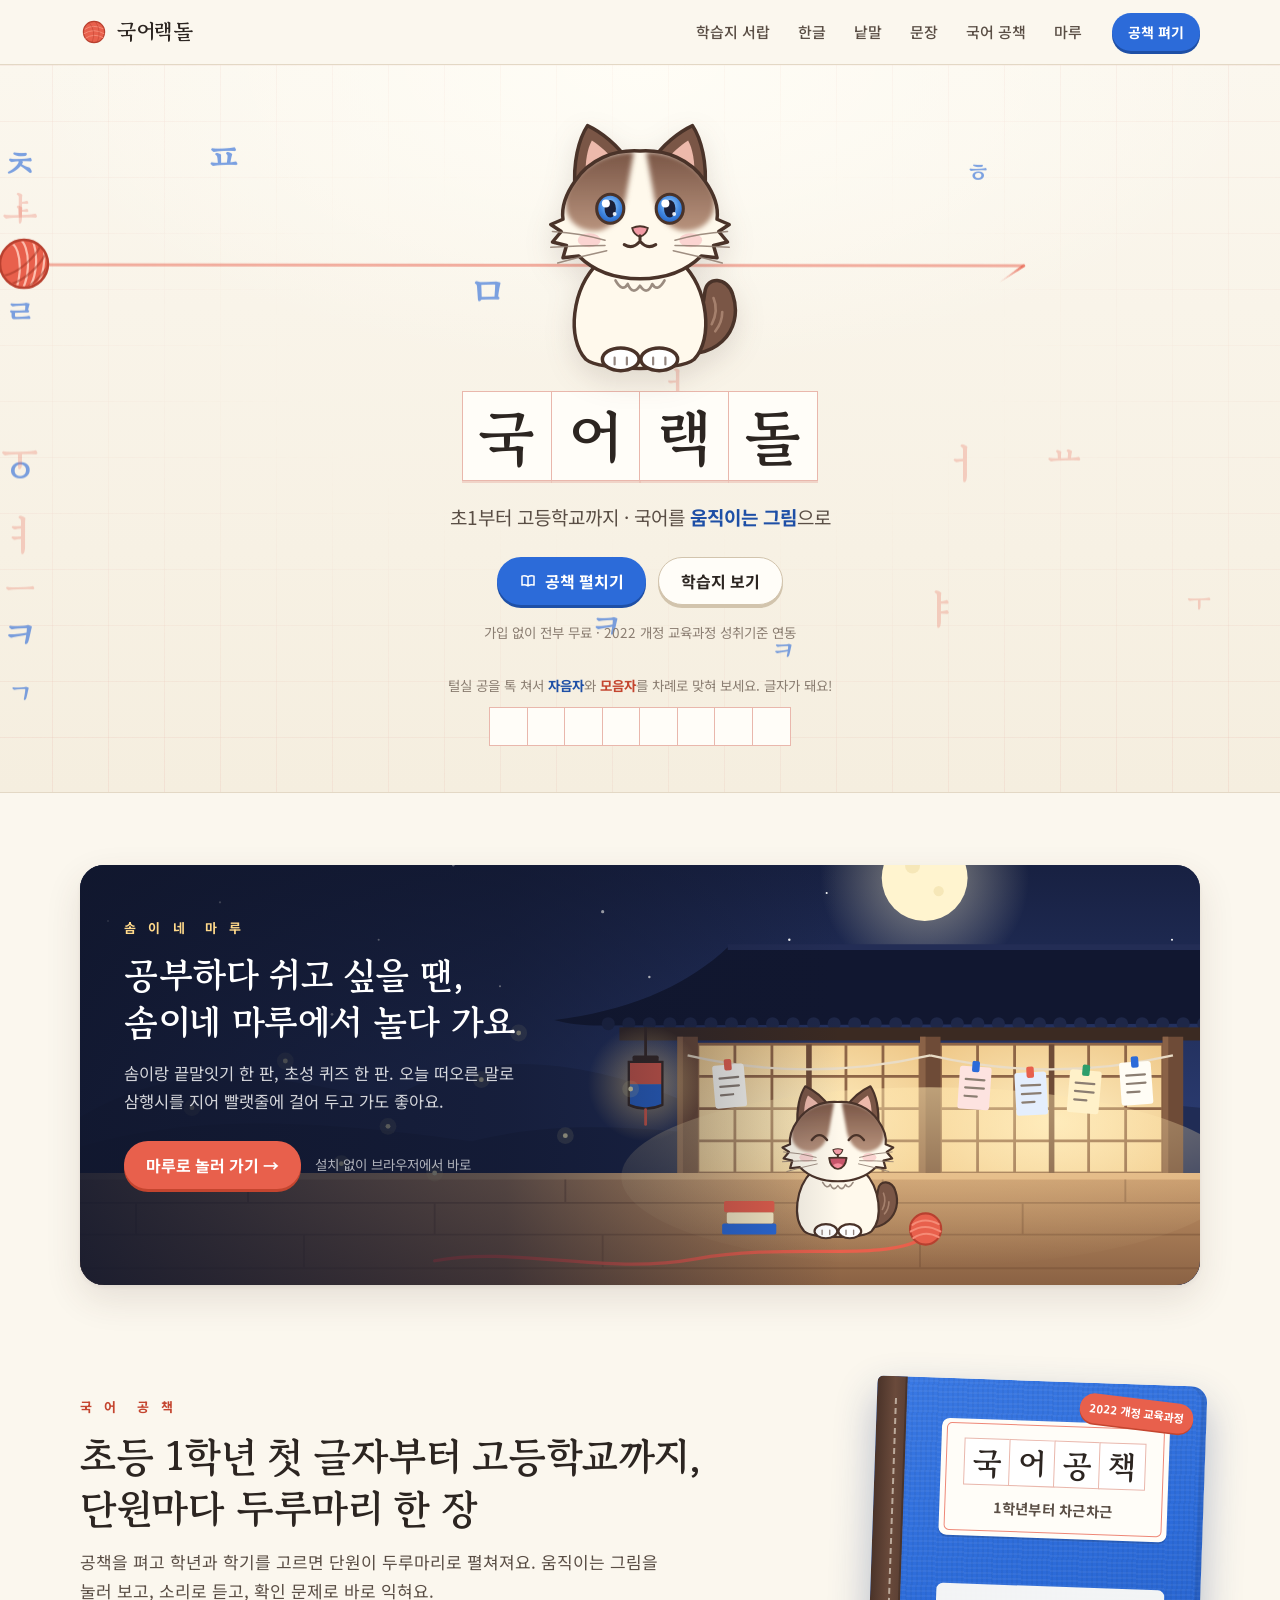
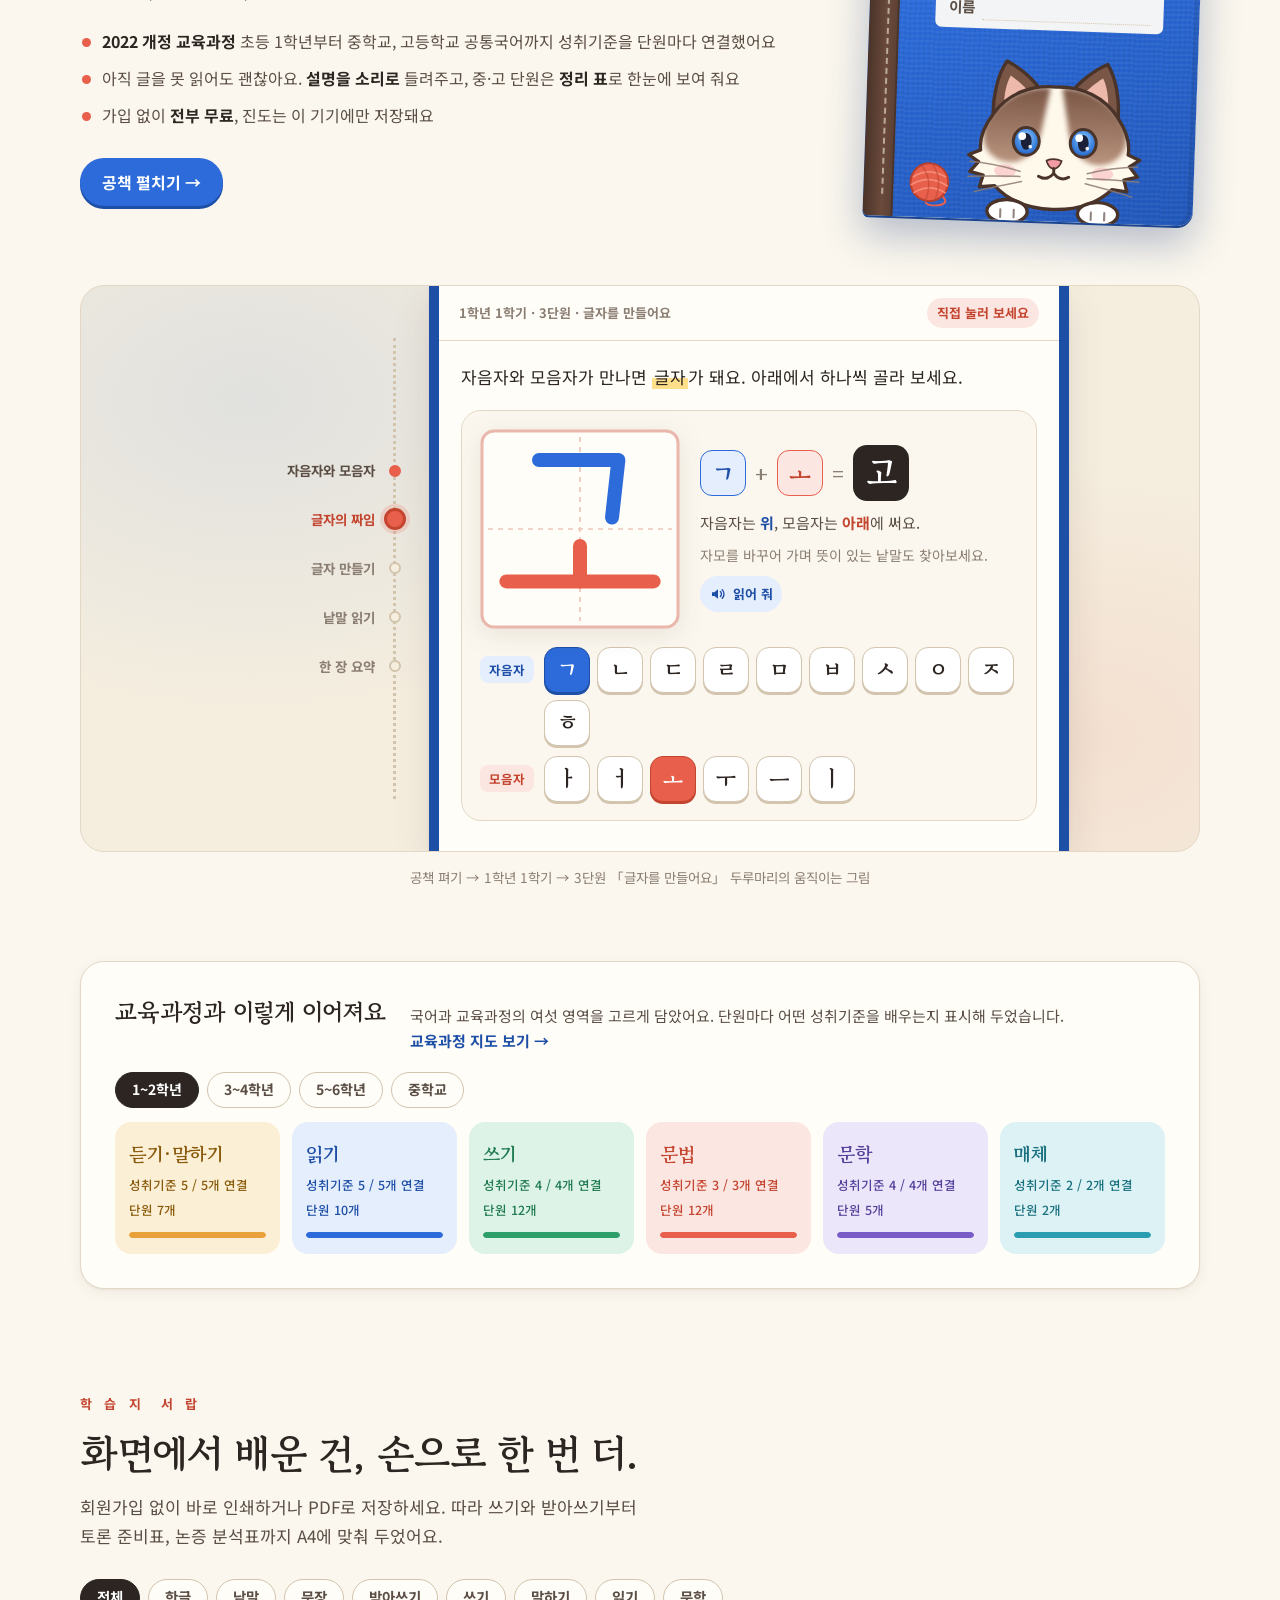
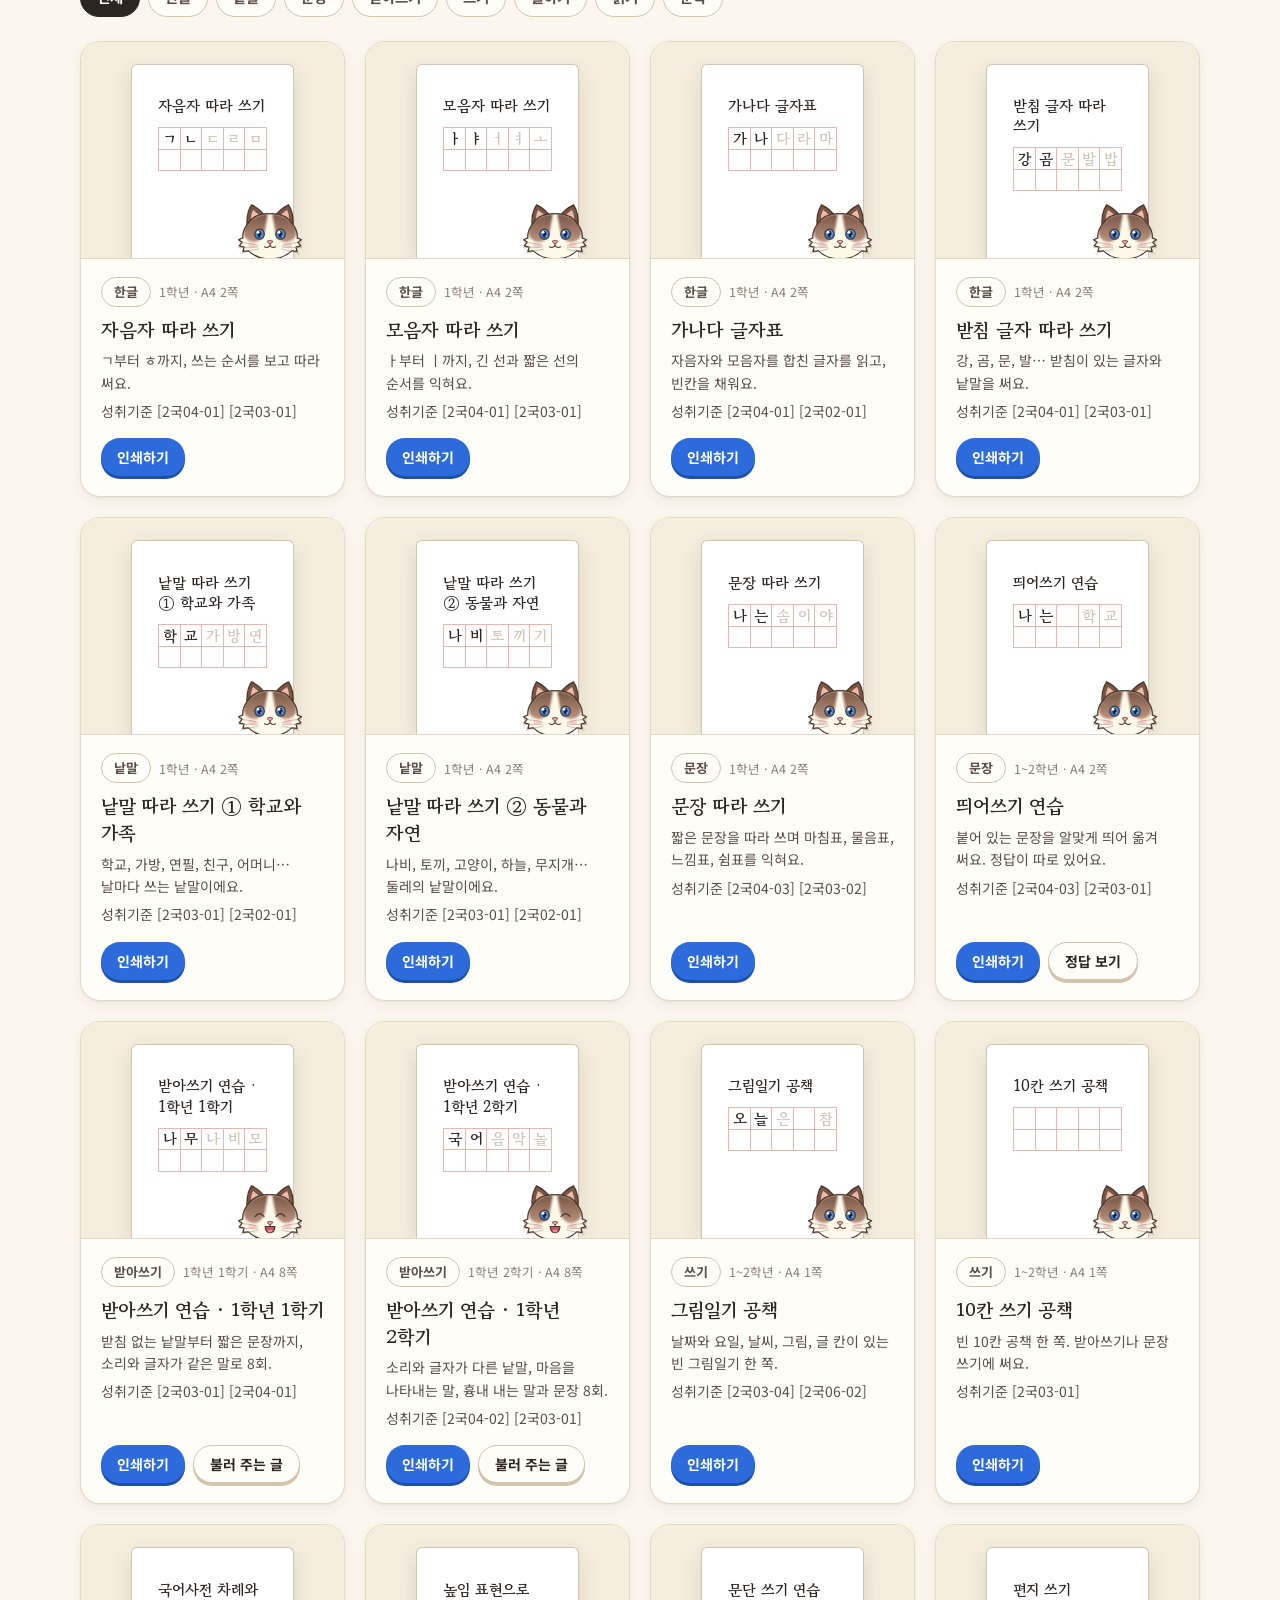
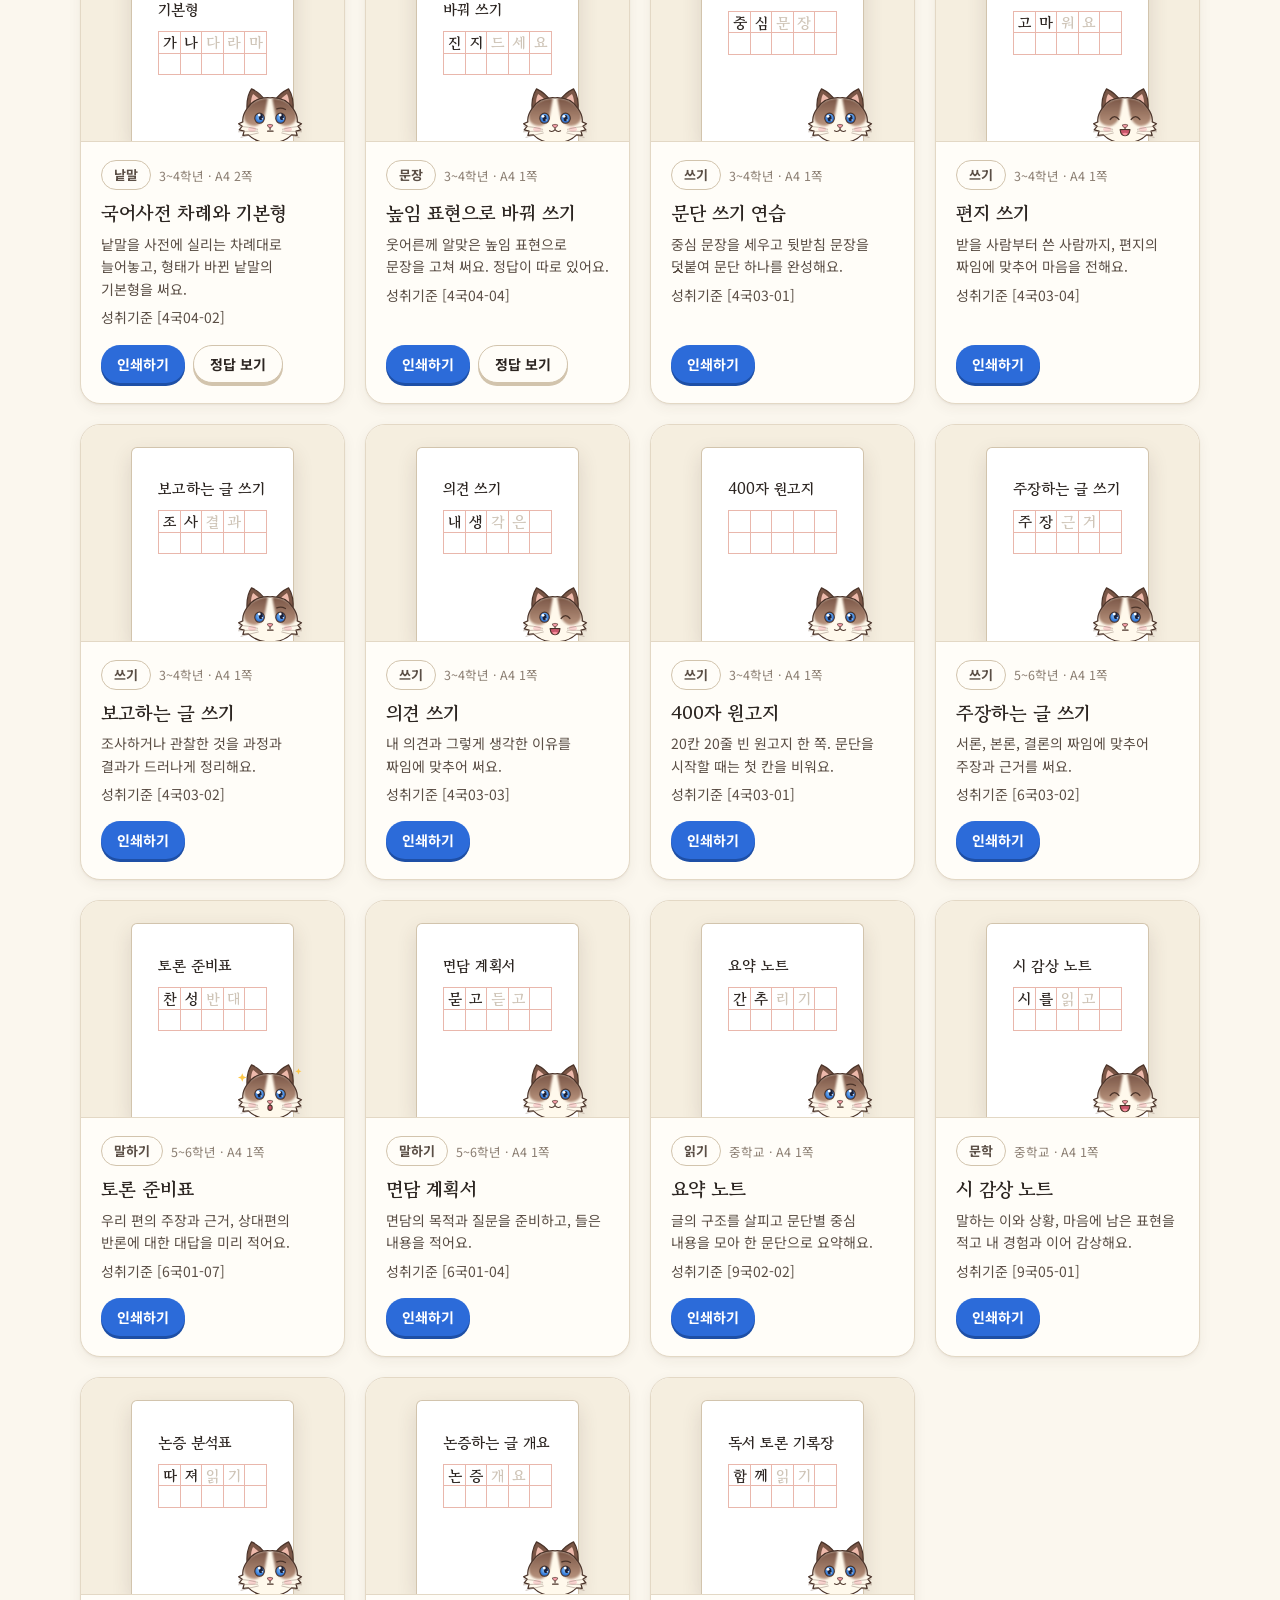
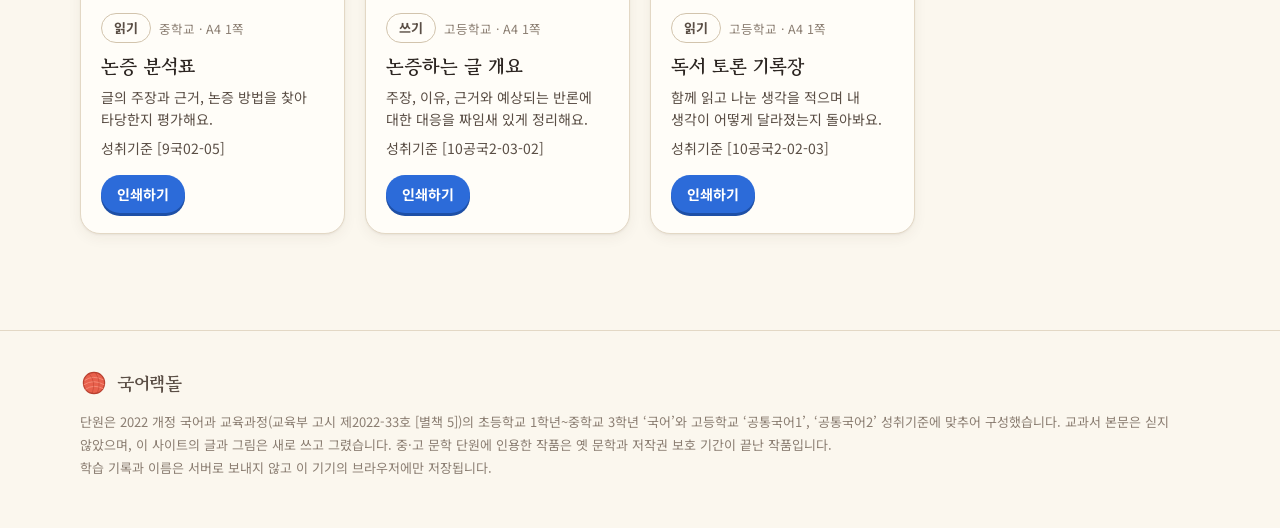
==== commit e2969077: "배포 2026-11-13 12:52 (단원 88개)" ====
--- a/index.html
+++ b/index.html
@@ -4,14 +4,14 @@
     <meta charset="utf-8" />
     <meta name="robots" content="noindex, nofollow" />
     <meta name="viewport" content="width=device-width, initial-scale=1" />
-    <title>국어랙돌 — 초1부터 차근차근, 국어를 움직이는 그림으로</title>
+    <title>국어랙돌 — 초1부터 고등학교까지, 국어를 움직이는 그림으로</title>
     <meta
       name="description"
-      content="랙돌 고양이 솜이와 함께하는 초등 국어. 2022 개정 교육과정 성취기준에 맞춘 단원별 두루마리, 움직이는 그림, 확인 문제, 인쇄 학습지를 가입 없이 무료로."
+      content="랙돌 고양이 솜이와 함께하는 국어. 초등학교 1학년부터 중학교, 고등학교 공통국어까지 2022 개정 교육과정 성취기준에 맞춘 단원별 두루마리, 움직이는 그림, 확인 문제, 인쇄 학습지를 가입 없이 무료로."
     />
     <meta property="og:type" content="website" />
-    <meta property="og:title" content="국어랙돌 — 초1부터 차근차근, 국어를 움직이는 그림으로" />
-    <meta property="og:description" content="랙돌 고양이 솜이와 함께하는 초등 국어. 교육과정 성취기준에 맞춘 단원 두루마리와 인쇄 학습지를 무료로." />
+    <meta property="og:title" content="국어랙돌 — 초1부터 고등학교까지, 국어를 움직이는 그림으로" />
+    <meta property="og:description" content="랙돌 고양이 솜이와 함께하는 초·중·고 국어. 교육과정 성취기준에 맞춘 단원 두루마리와 인쇄 학습지를 무료로." />
     <meta name="theme-color" content="#fbf7ee" />
     <link rel="icon" href="assets/img/favicon.svg" type="image/svg+xml" />
     <link rel="preconnect" href="https://fonts.googleapis.com" />
@@ -54,7 +54,7 @@
             <span class="sr-only" data-brand="brand">국어랙돌</span>
             <span class="wongoji" aria-hidden="true" id="hero-wordmark"></span>
           </h1>
-          <p class="hero-tag">초1부터 차근차근 · 국어를 <strong>움직이는 그림</strong>으로</p>
+          <p class="hero-tag">초1부터 고등학교까지 · 국어를 <strong>움직이는 그림</strong>으로</p>
           <div class="hero-cta">
             <a class="btn" href="handbook.html">
               <svg viewBox="0 0 24 24" aria-hidden="true"><path d="M4 5.5c2.6-.9 5.3-.6 8 1v12c-2.7-1.6-5.4-1.9-8-1zM20 5.5c-2.6-.9-5.3-.6-8 1v12c2.7-1.6 5.4-1.9 8-1z" fill="none" stroke="currentColor" stroke-width="2" stroke-linejoin="round"/></svg>
@@ -94,13 +94,13 @@
         <div class="wrap book-intro-top">
           <div class="book-copy">
             <p class="eyebrow">국 어 &nbsp;공 책</p>
-            <h2 class="display">1학년 첫 글자부터,<br />단원마다 두루마리 한 장</h2>
+            <h2 class="display">초등 1학년 첫 글자부터 고등학교까지,<br />단원마다 두루마리 한 장</h2>
             <p class="lead">
               공책을 펴고 학년과 학기를 고르면 단원이 두루마리로 펼쳐져요. 움직이는 그림을 눌러 보고, 소리로 듣고, 확인 문제로 바로 익혀요.
             </p>
             <ul class="book-points">
-              <li><b>2022 개정 교육과정</b> 1~4학년 성취기준을 단원마다 연결했어요</li>
-              <li>아직 글을 못 읽어도 괜찮아요. <b>설명을 소리로</b> 들려줘요</li>
+              <li><b>2022 개정 교육과정</b> 초등 1학년부터 중학교, 고등학교 공통국어까지 성취기준을 단원마다 연결했어요</li>
+              <li>아직 글을 못 읽어도 괜찮아요. <b>설명을 소리로</b> 들려주고, 중·고 단원은 <b>정리 표</b>로 한눈에 보여 줘요</li>
               <li>가입 없이 <b>전부 무료</b>, 진도는 이 기기에만 저장돼요</li>
             </ul>
             <a class="btn" href="handbook.html">공책 펼치기 →</a>
@@ -153,7 +153,7 @@
         <div class="wrap">
           <p class="eyebrow">학 습 지 &nbsp;서 랍</p>
           <h2 class="display">화면에서 배운 건, 손으로 한 번 더.</h2>
-          <p class="lead">회원가입 없이 바로 인쇄하거나 PDF로 저장하세요. 따라 쓰기부터 띄어쓰기, 받아쓰기 급수표까지 A4에 맞춰 두었어요.</p>
+          <p class="lead">회원가입 없이 바로 인쇄하거나 PDF로 저장하세요. 따라 쓰기와 받아쓰기부터 토론 준비표, 논증 분석표까지 A4에 맞춰 두었어요.</p>
           <div class="shelf-filter" id="shelf-filter" role="tablist" aria-label="학습지 종류"></div>
           <div class="shelf-grid" id="shelf-grid"></div>
         </div>
@@ -164,8 +164,8 @@
       <div class="wrap">
         <div class="logo"><span data-yarn></span><span data-brand="brand">국어랙돌</span></div>
         <p>
-          단원은 2022 개정 국어과 교육과정(교육부 고시 제2022-33호 [별책 5])의 초등학교 1~4학년 성취기준에 맞추어 구성했습니다.
-          교과서 본문은 싣지 않았으며, 이 사이트의 글과 그림은 모두 새로 쓰고 그렸습니다.
+          단원은 2022 개정 국어과 교육과정(교육부 고시 제2022-33호 [별책 5])의 초등학교 1학년~중학교 3학년 ‘국어’와 고등학교 ‘공통국어1’, ‘공통국어2’ 성취기준에 맞추어 구성했습니다.
+          교과서 본문은 싣지 않았으며, 이 사이트의 글과 그림은 새로 쓰고 그렸습니다. 중·고 문학 단원에 인용한 작품은 옛 문학과 저작권 보호 기간이 끝난 작품입니다.
         </p>
         <p>학습 기록과 이름은 서버로 보내지 않고 이 기기의 브라우저에만 저장됩니다.</p>
       </div>
@@ -183,14 +183,6 @@
     <script src="assets/js/data/standards.js"></script>
     <script src="assets/js/data/words.js"></script>
     <script src="assets/js/data/units.js"></script>
-    <script src="assets/js/data/units-1-1.js"></script>
-    <script src="assets/js/data/units-1-2.js"></script>
-    <script src="assets/js/data/units-2-1.js"></script>
-    <script src="assets/js/data/units-2-2.js"></script>
-    <script src="assets/js/data/units-3-1.js"></script>
-    <script src="assets/js/data/units-3-2.js"></script>
-    <script src="assets/js/data/units-4-1.js"></script>
-    <script src="assets/js/data/units-4-2.js"></script>
     <script src="assets/js/data/sheets.js"></script>
     <script src="assets/js/widgets/letters.js"></script>
     <script src="assets/js/pages/landing.js"></script>
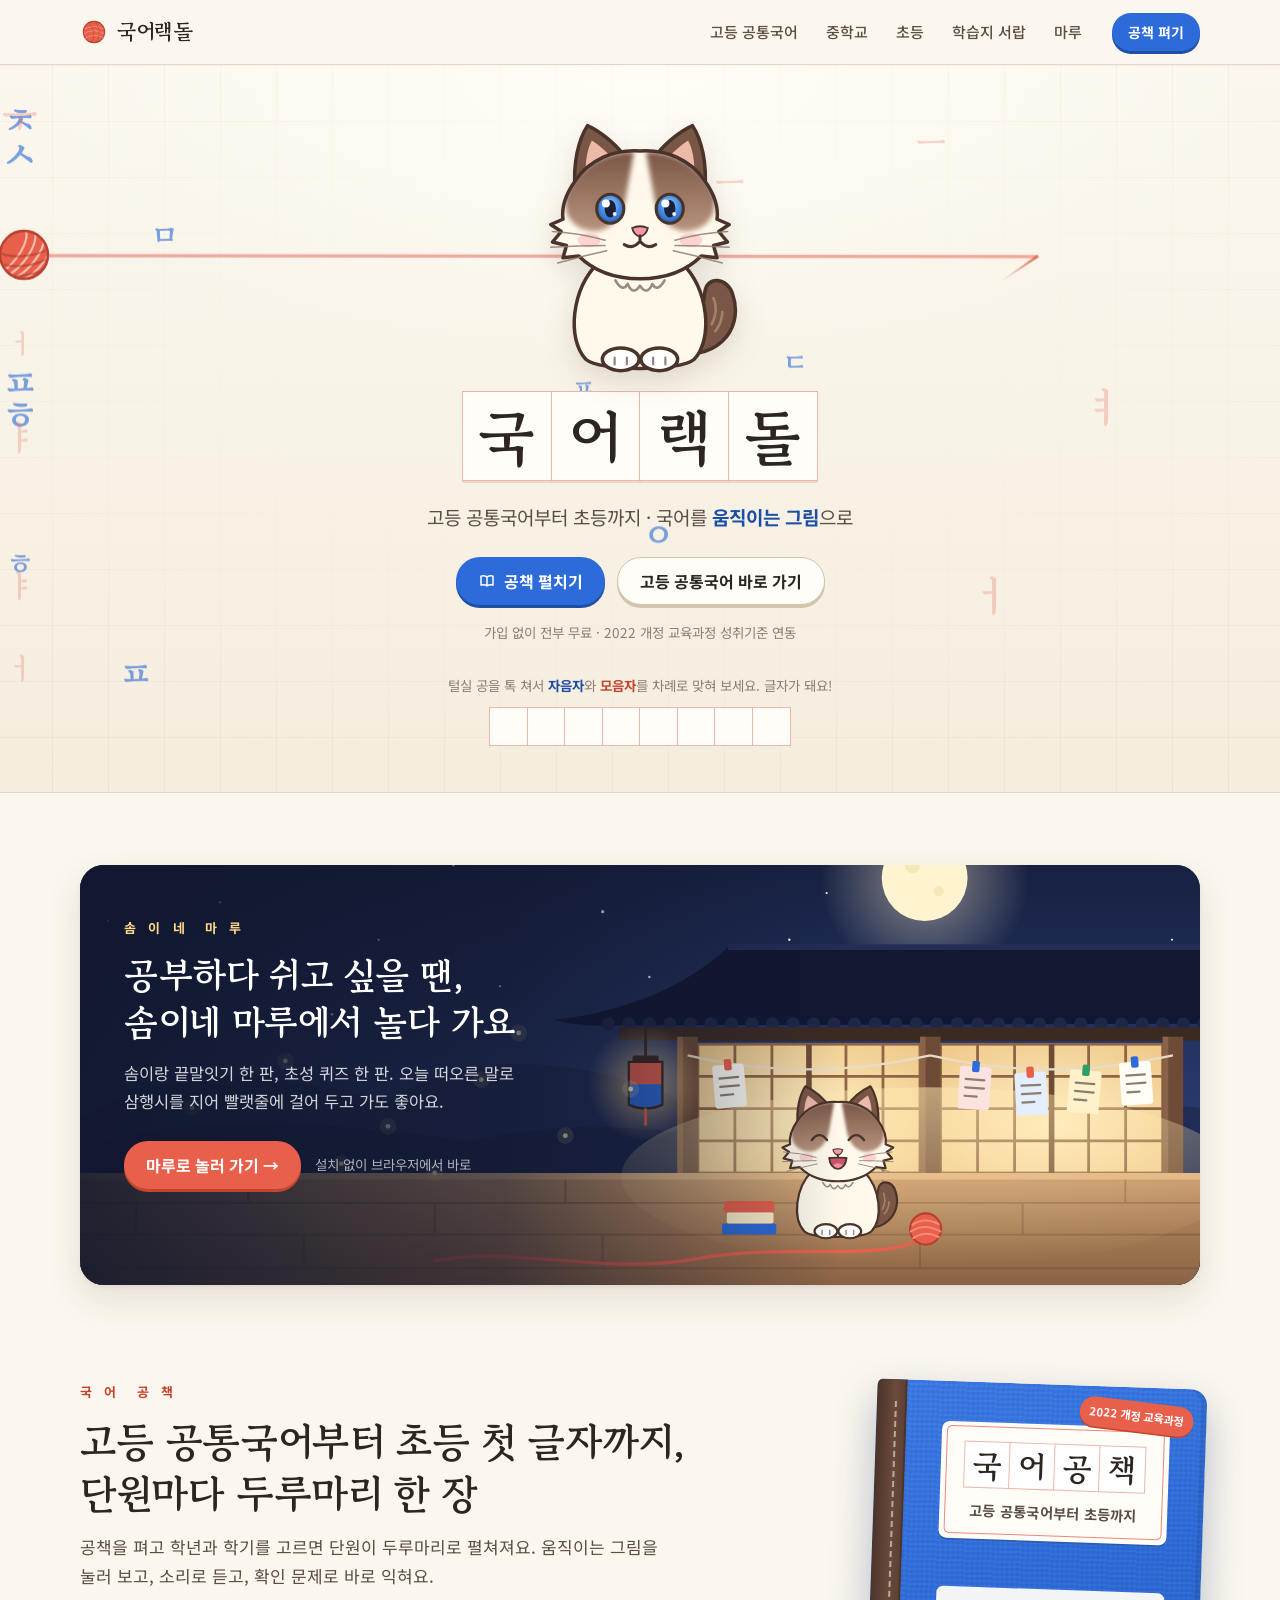
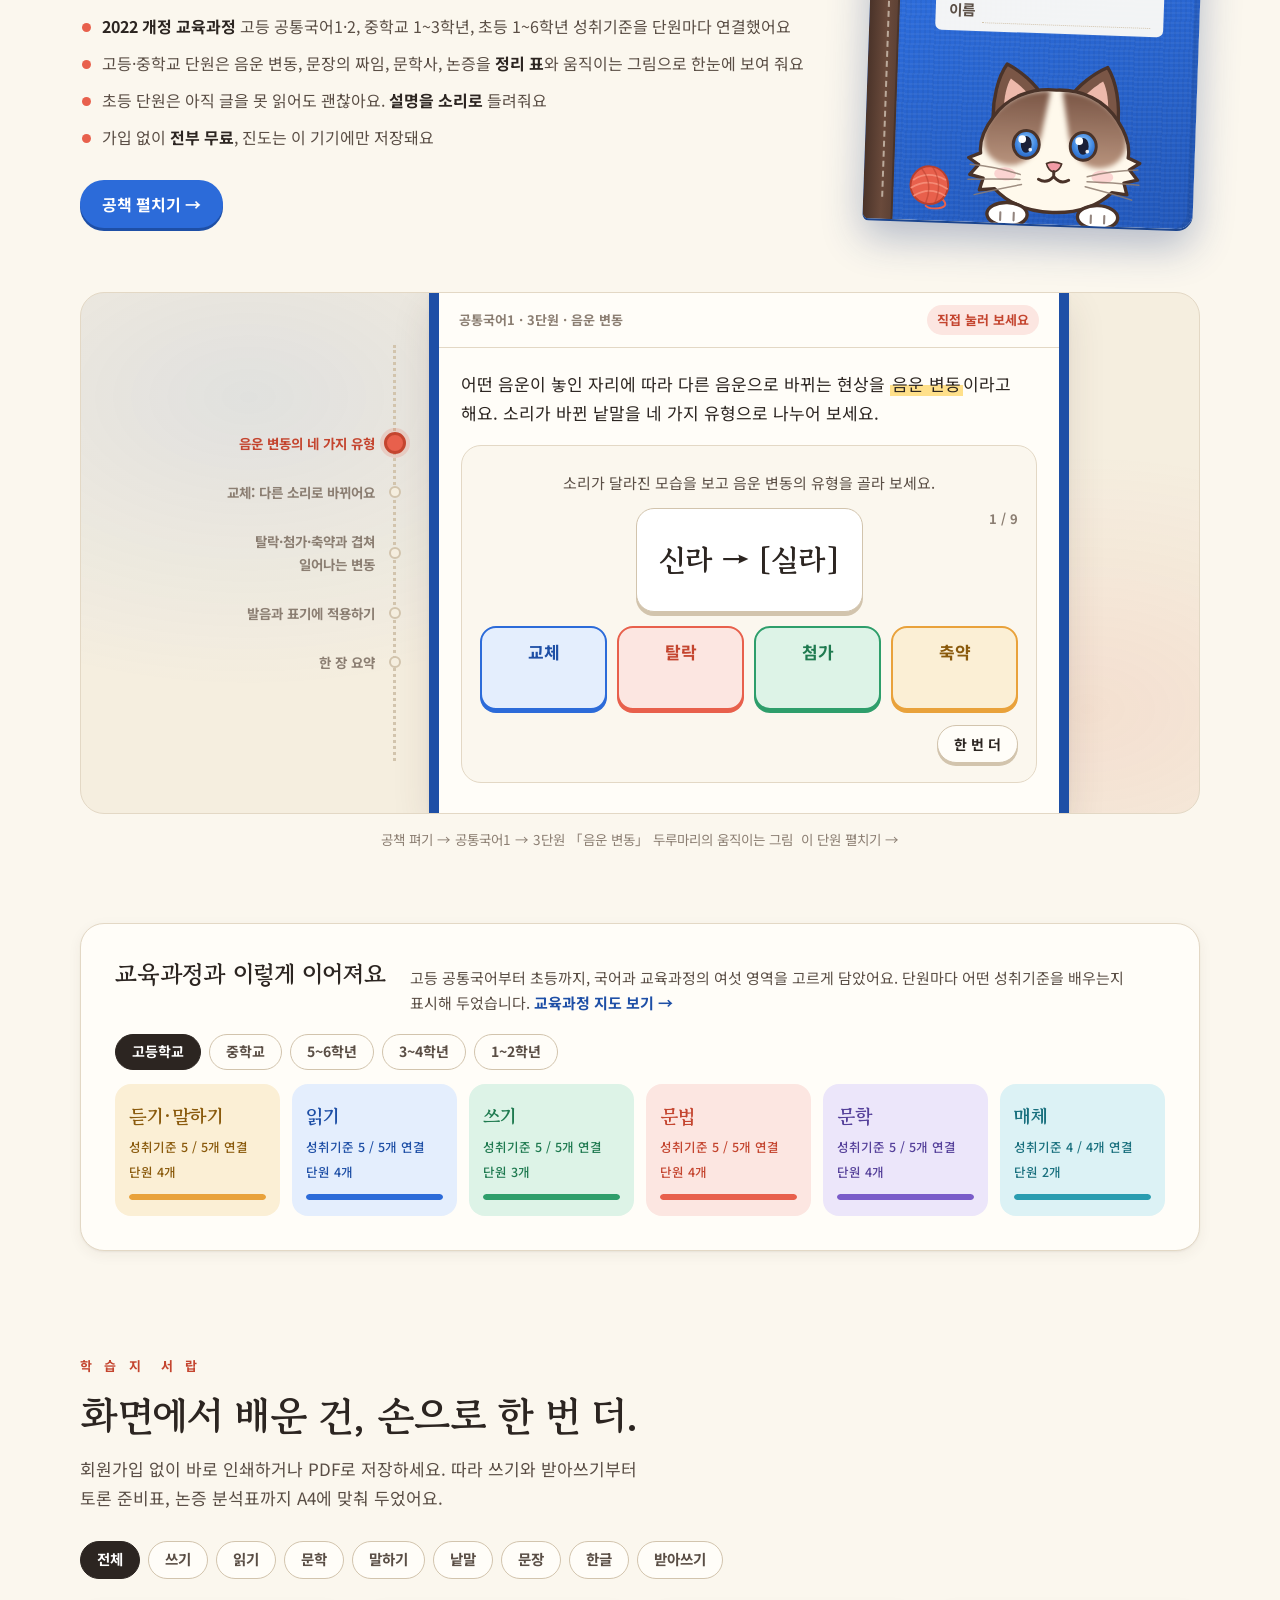
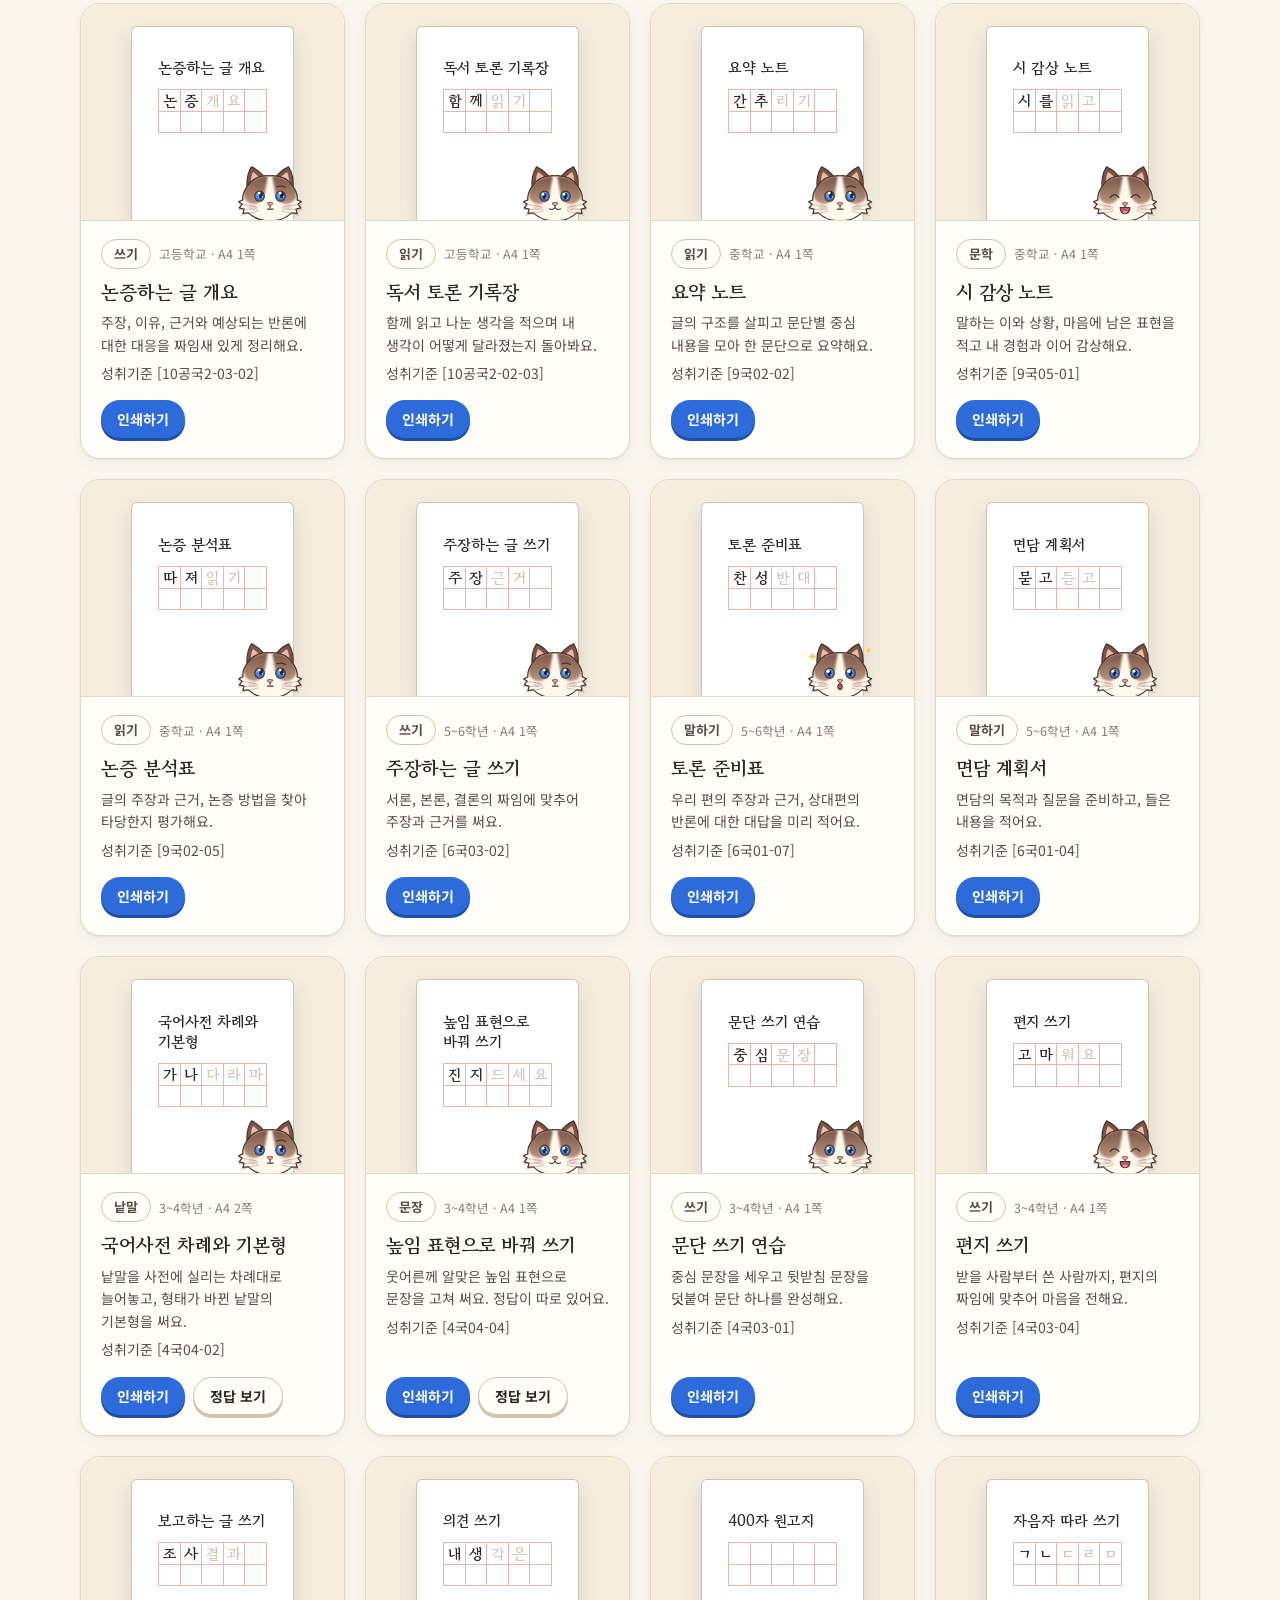
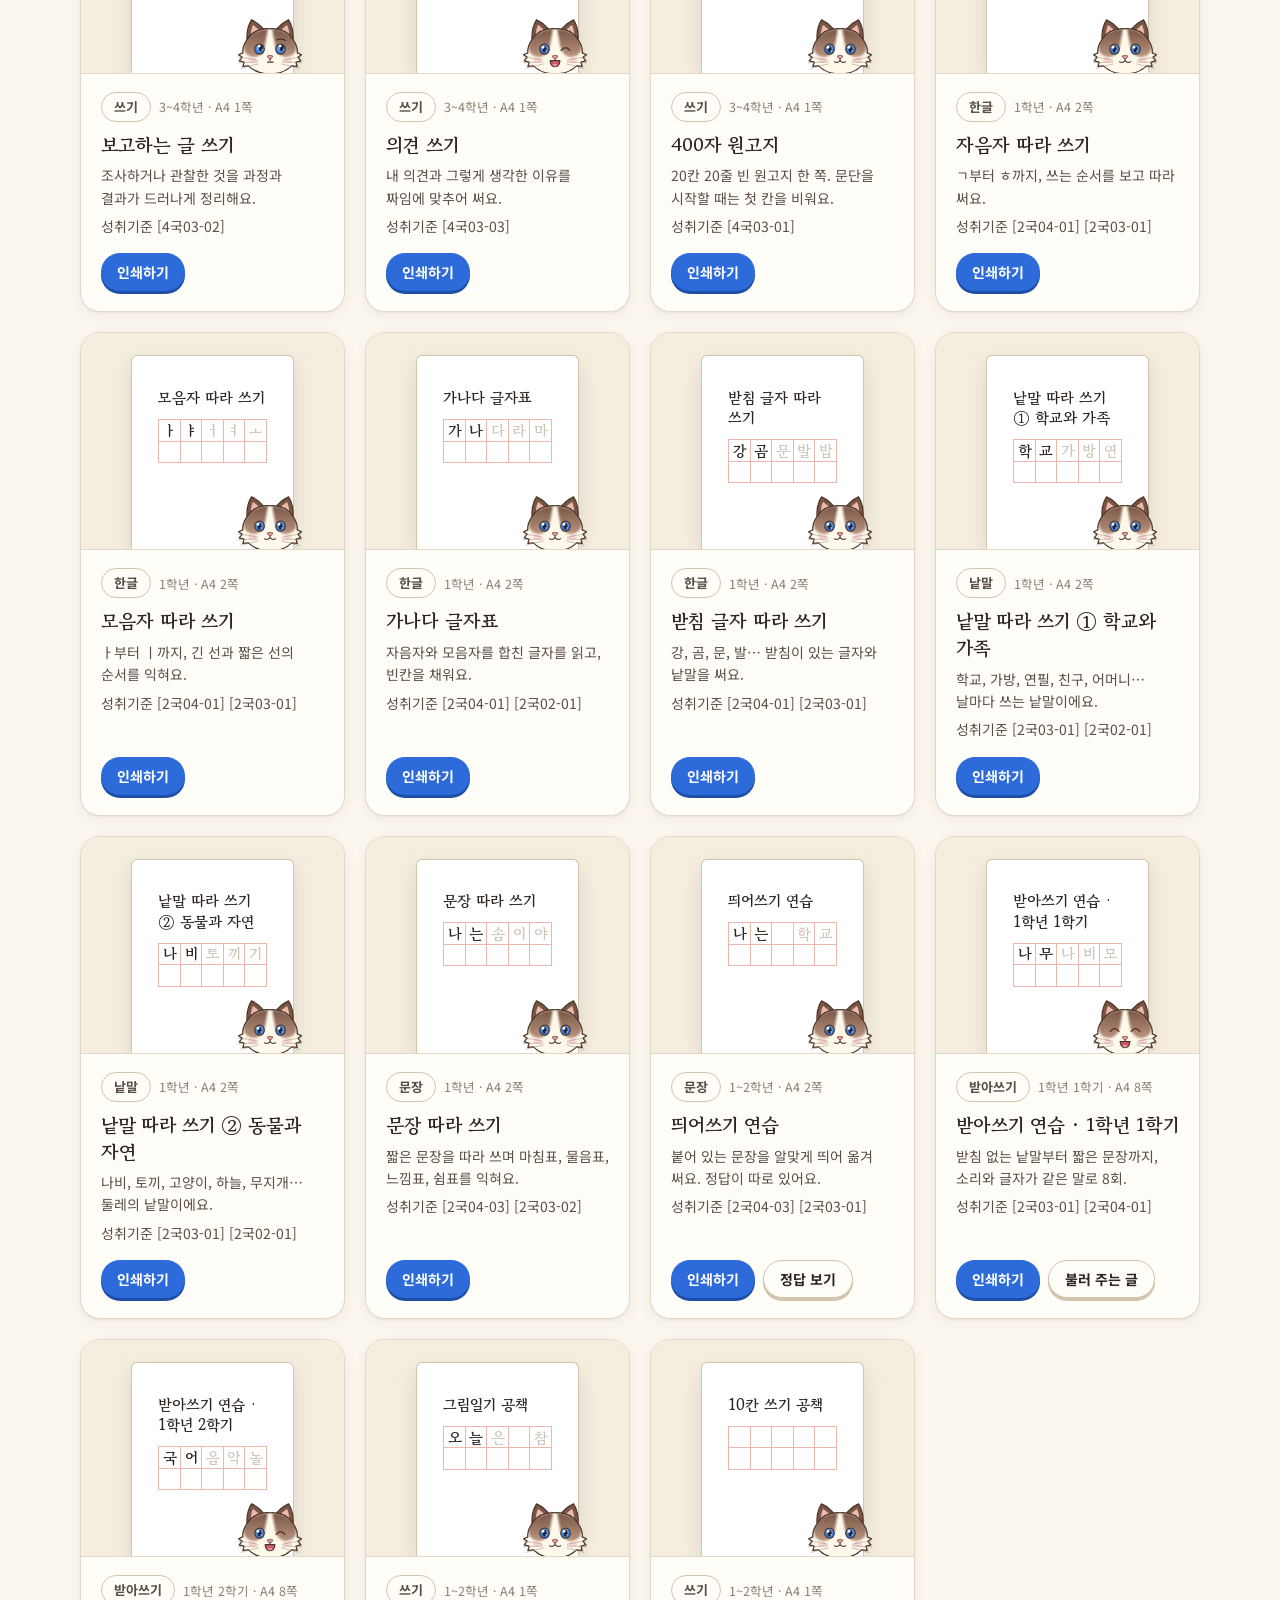
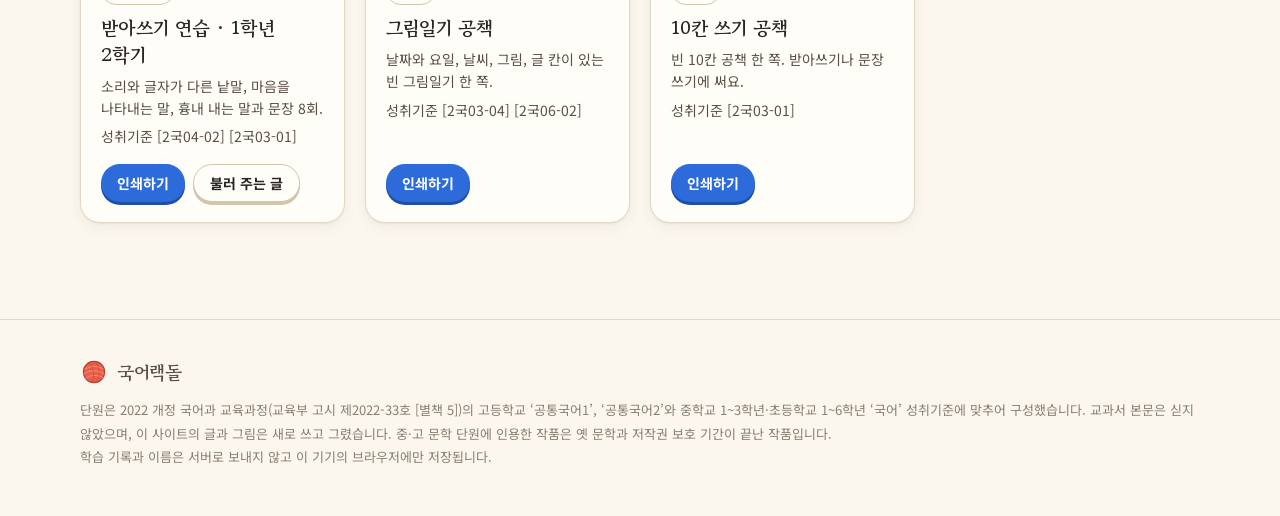
==== commit f920e778: "배포 2026-11-13 13:01 (단원 164개)" ====
--- a/index.html
+++ b/index.html
@@ -2,16 +2,15 @@
 <html lang="ko">
   <head>
     <meta charset="utf-8" />
-    <meta name="robots" content="noindex, nofollow" />
     <meta name="viewport" content="width=device-width, initial-scale=1" />
-    <title>국어랙돌 — 초1부터 고등학교까지, 국어를 움직이는 그림으로</title>
+    <title>국어랙돌 — 고등 공통국어부터 초등 국어까지, 움직이는 그림으로</title>
     <meta
       name="description"
-      content="랙돌 고양이 솜이와 함께하는 국어. 초등학교 1학년부터 중학교, 고등학교 공통국어까지 2022 개정 교육과정 성취기준에 맞춘 단원별 두루마리, 움직이는 그림, 확인 문제, 인쇄 학습지를 가입 없이 무료로."
+      content="랙돌 고양이 솜이와 함께하는 국어. 고등학교 공통국어1·2부터 중학교, 초등학교 1학년까지 2022 개정 교육과정 성취기준에 맞춘 단원별 두루마리, 움직이는 그림, 확인 문제, 인쇄 학습지를 가입 없이 무료로."
     />
     <meta property="og:type" content="website" />
-    <meta property="og:title" content="국어랙돌 — 초1부터 고등학교까지, 국어를 움직이는 그림으로" />
-    <meta property="og:description" content="랙돌 고양이 솜이와 함께하는 초·중·고 국어. 교육과정 성취기준에 맞춘 단원 두루마리와 인쇄 학습지를 무료로." />
+    <meta property="og:title" content="국어랙돌 — 고등 공통국어부터 초등 국어까지, 움직이는 그림으로" />
+    <meta property="og:description" content="랙돌 고양이 솜이와 함께하는 고·중·초 국어. 고등 공통국어부터 초등 첫 글자까지, 교육과정 성취기준에 맞춘 단원 두루마리와 인쇄 학습지를 무료로." />
     <meta name="theme-color" content="#fbf7ee" />
     <link rel="icon" href="assets/img/favicon.svg" type="image/svg+xml" />
     <link rel="preconnect" href="https://fonts.googleapis.com" />
@@ -33,11 +32,10 @@
           <span data-yarn></span><span data-brand="brand">국어랙돌</span>
         </a>
         <nav class="site-nav" aria-label="주요 메뉴">
+          <a href="handbook.html#/band/high">고등 공통국어</a>
+          <a href="handbook.html#/band/7-9">중학교</a>
+          <a href="handbook.html#/home">초등</a>
           <a href="#shelf" data-filter="all">학습지 서랍</a>
-          <a href="#shelf" data-filter="한글">한글</a>
-          <a href="#shelf" data-filter="낱말">낱말</a>
-          <a href="#shelf" data-filter="문장">문장</a>
-          <a href="handbook.html">국어 공책</a>
           <a href="maru.html">마루</a>
         </nav>
         <a class="btn small" href="handbook.html" id="continue-btn">공책 펴기</a>
@@ -54,13 +52,13 @@
             <span class="sr-only" data-brand="brand">국어랙돌</span>
             <span class="wongoji" aria-hidden="true" id="hero-wordmark"></span>
           </h1>
-          <p class="hero-tag">초1부터 고등학교까지 · 국어를 <strong>움직이는 그림</strong>으로</p>
+          <p class="hero-tag">고등 공통국어부터 초등까지 · 국어를 <strong>움직이는 그림</strong>으로</p>
           <div class="hero-cta">
             <a class="btn" href="handbook.html">
               <svg viewBox="0 0 24 24" aria-hidden="true"><path d="M4 5.5c2.6-.9 5.3-.6 8 1v12c-2.7-1.6-5.4-1.9-8-1zM20 5.5c-2.6-.9-5.3-.6-8 1v12c2.7-1.6 5.4-1.9 8-1z" fill="none" stroke="currentColor" stroke-width="2" stroke-linejoin="round"/></svg>
               공책 펼치기
             </a>
-            <a class="btn ghost" href="#shelf">학습지 보기</a>
+            <a class="btn ghost" href="handbook.html#/band/high">고등 공통국어 바로 가기</a>
           </div>
           <p class="hero-note">가입 없이 전부 무료 · 2022 개정 교육과정 성취기준 연동</p>
 
@@ -94,13 +92,14 @@
         <div class="wrap book-intro-top">
           <div class="book-copy">
             <p class="eyebrow">국 어 &nbsp;공 책</p>
-            <h2 class="display">초등 1학년 첫 글자부터 고등학교까지,<br />단원마다 두루마리 한 장</h2>
+            <h2 class="display">고등 공통국어부터 초등 첫 글자까지,<br />단원마다 두루마리 한 장</h2>
             <p class="lead">
               공책을 펴고 학년과 학기를 고르면 단원이 두루마리로 펼쳐져요. 움직이는 그림을 눌러 보고, 소리로 듣고, 확인 문제로 바로 익혀요.
             </p>
             <ul class="book-points">
-              <li><b>2022 개정 교육과정</b> 초등 1학년부터 중학교, 고등학교 공통국어까지 성취기준을 단원마다 연결했어요</li>
-              <li>아직 글을 못 읽어도 괜찮아요. <b>설명을 소리로</b> 들려주고, 중·고 단원은 <b>정리 표</b>로 한눈에 보여 줘요</li>
+              <li><b>2022 개정 교육과정</b> 고등 공통국어1·2, 중학교 1~3학년, 초등 1~6학년 성취기준을 단원마다 연결했어요</li>
+              <li>고등·중학교 단원은 음운 변동, 문장의 짜임, 문학사, 논증을 <b>정리 표</b>와 움직이는 그림으로 한눈에 보여 줘요</li>
+              <li>초등 단원은 아직 글을 못 읽어도 괜찮아요. <b>설명을 소리로</b> 들려줘요</li>
               <li>가입 없이 <b>전부 무료</b>, 진도는 이 기기에만 저장돼요</li>
             </ul>
             <a class="btn" href="handbook.html">공책 펼치기 →</a>
@@ -112,25 +111,25 @@
 
         <div class="wrap">
           <div class="demo-frame">
-            <div class="demo-rail" aria-hidden="true">
-              <span class="is-done">자음자와 모음자</span>
-              <span class="is-on">글자의 짜임</span>
-              <span>글자 만들기</span>
-              <span>낱말 읽기</span>
+            <div class="demo-rail" id="demo-rail" aria-hidden="true">
+              <span class="is-on">음운 변동의 네 가지 유형</span>
+              <span>교체: 다른 소리로 바뀌어요</span>
+              <span>탈락·첨가·축약</span>
+              <span>발음과 표기에 적용하기</span>
               <span>한 장 요약</span>
             </div>
             <div class="demo-paper">
               <div class="demo-bar">
-                <span>1학년 1학기 · 3단원 · 글자를 만들어요</span>
+                <span id="demo-crumb">공통국어1 · 3단원 · 음운 변동</span>
                 <span class="demo-live">직접 눌러 보세요</span>
               </div>
               <div class="demo-body">
-                <p class="demo-lead">자음자와 모음자가 만나면 <mark>글자</mark>가 돼요. 아래에서 하나씩 골라 보세요.</p>
+                <p class="demo-lead" id="demo-lead">어떤 음운이 놓인 자리에 따라 다른 음운으로 바뀌는 현상을 <mark>음운 변동</mark>이라고 해요. 소리가 바뀐 낱말을 네 가지 유형으로 나누어 보세요.</p>
                 <div id="demo-widget"></div>
               </div>
             </div>
           </div>
-          <p class="demo-caption">공책 펴기 → 1학년 1학기 → 3단원 「글자를 만들어요」 두루마리의 움직이는 그림</p>
+          <p class="demo-caption" id="demo-caption">공책 펴기 → 고등 공통국어1 → 3단원 「음운 변동」 두루마리의 움직이는 그림</p>
         </div>
 
         <div class="wrap">
@@ -138,7 +137,7 @@
             <div class="domains-head">
               <h3 class="display">교육과정과 이렇게 이어져요</h3>
               <p>
-                국어과 교육과정의 여섯 영역을 고르게 담았어요. 단원마다 어떤 성취기준을 배우는지 표시해 두었습니다.
+                고등 공통국어부터 초등까지, 국어과 교육과정의 여섯 영역을 고르게 담았어요. 단원마다 어떤 성취기준을 배우는지 표시해 두었습니다.
                 <a href="handbook.html#/map">교육과정 지도 보기 →</a>
               </p>
             </div>
@@ -164,7 +163,7 @@
       <div class="wrap">
         <div class="logo"><span data-yarn></span><span data-brand="brand">국어랙돌</span></div>
         <p>
-          단원은 2022 개정 국어과 교육과정(교육부 고시 제2022-33호 [별책 5])의 초등학교 1학년~중학교 3학년 ‘국어’와 고등학교 ‘공통국어1’, ‘공통국어2’ 성취기준에 맞추어 구성했습니다.
+          단원은 2022 개정 국어과 교육과정(교육부 고시 제2022-33호 [별책 5])의 고등학교 ‘공통국어1’, ‘공통국어2’와 중학교 1~3학년·초등학교 1~6학년 ‘국어’ 성취기준에 맞추어 구성했습니다.
           교과서 본문은 싣지 않았으며, 이 사이트의 글과 그림은 새로 쓰고 그렸습니다. 중·고 문학 단원에 인용한 작품은 옛 문학과 저작권 보호 기간이 끝난 작품입니다.
         </p>
         <p>학습 기록과 이름은 서버로 보내지 않고 이 기기의 브라우저에만 저장됩니다.</p>
@@ -185,6 +184,7 @@
     <script src="assets/js/data/units.js"></script>
     <script src="assets/js/data/sheets.js"></script>
     <script src="assets/js/widgets/letters.js"></script>
+    <script src="assets/js/widgets/play.js"></script>
     <script src="assets/js/pages/landing.js"></script>
   </body>
 </html>
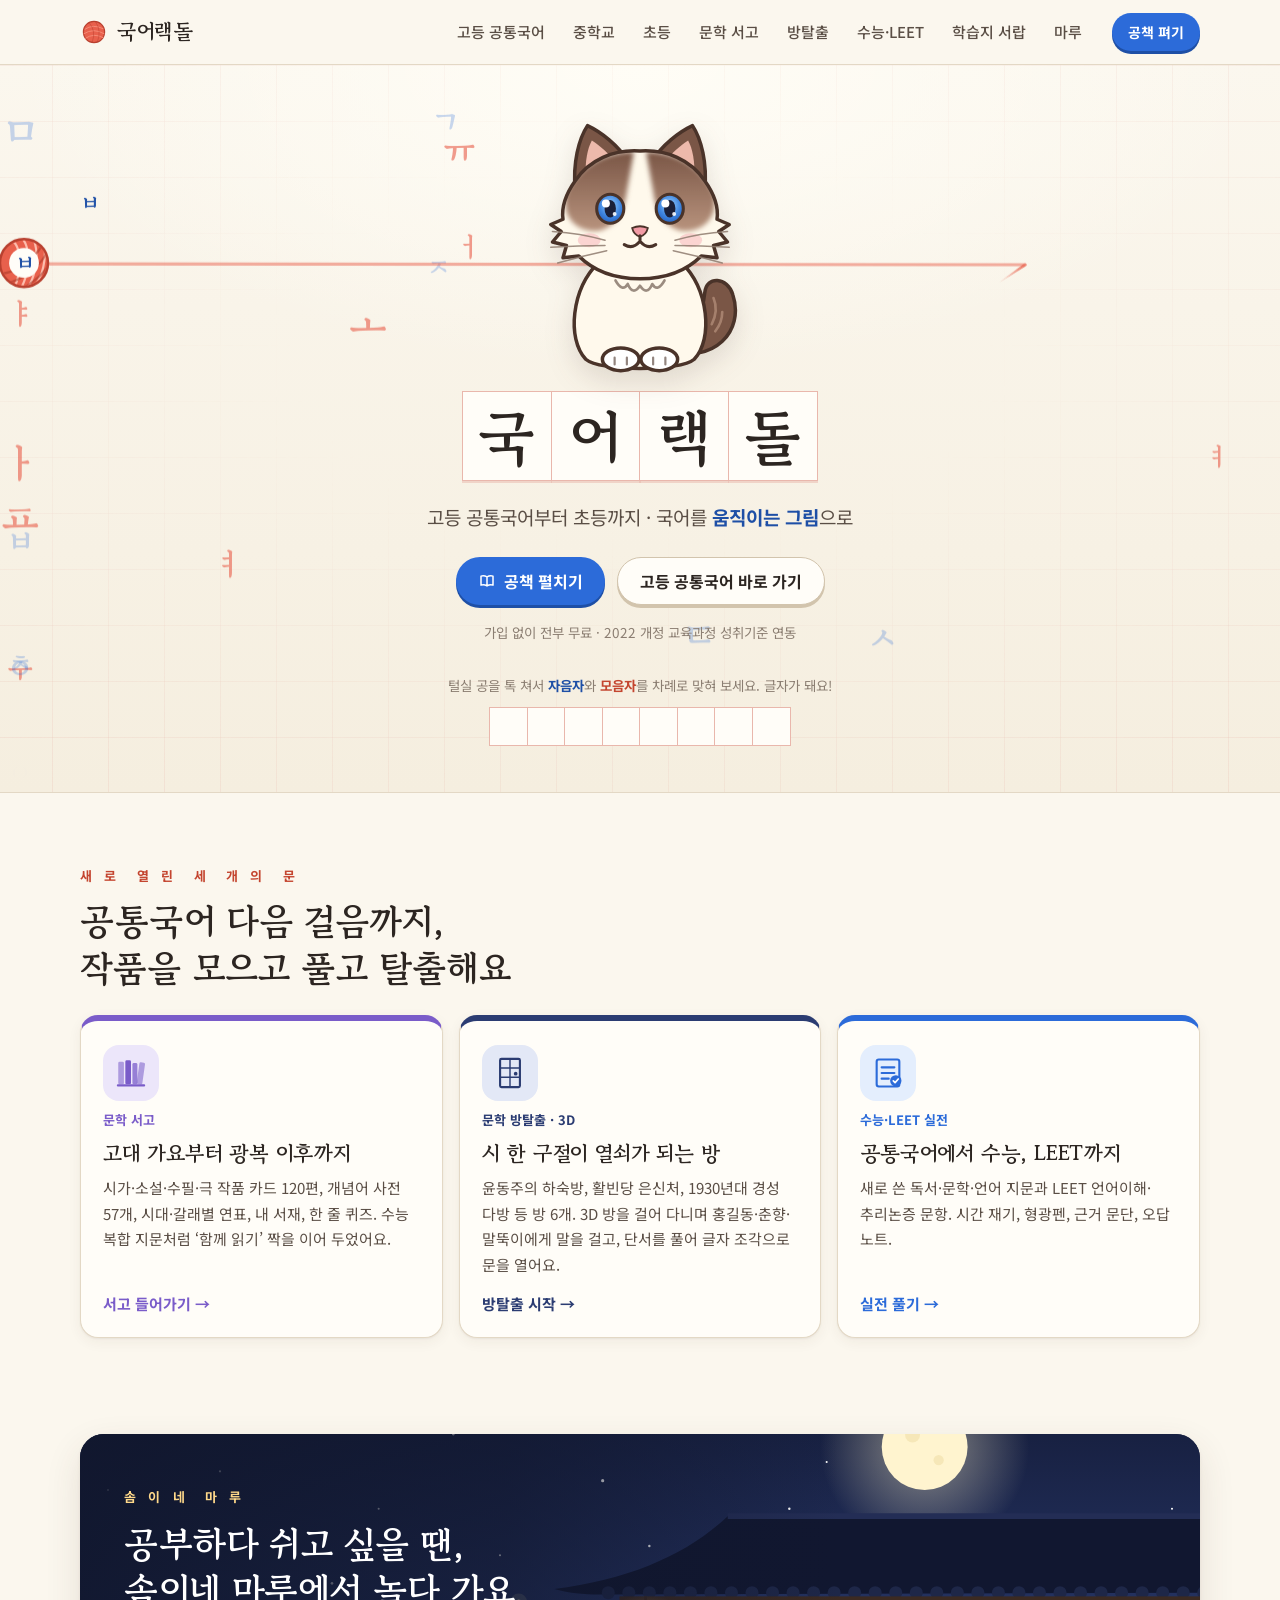
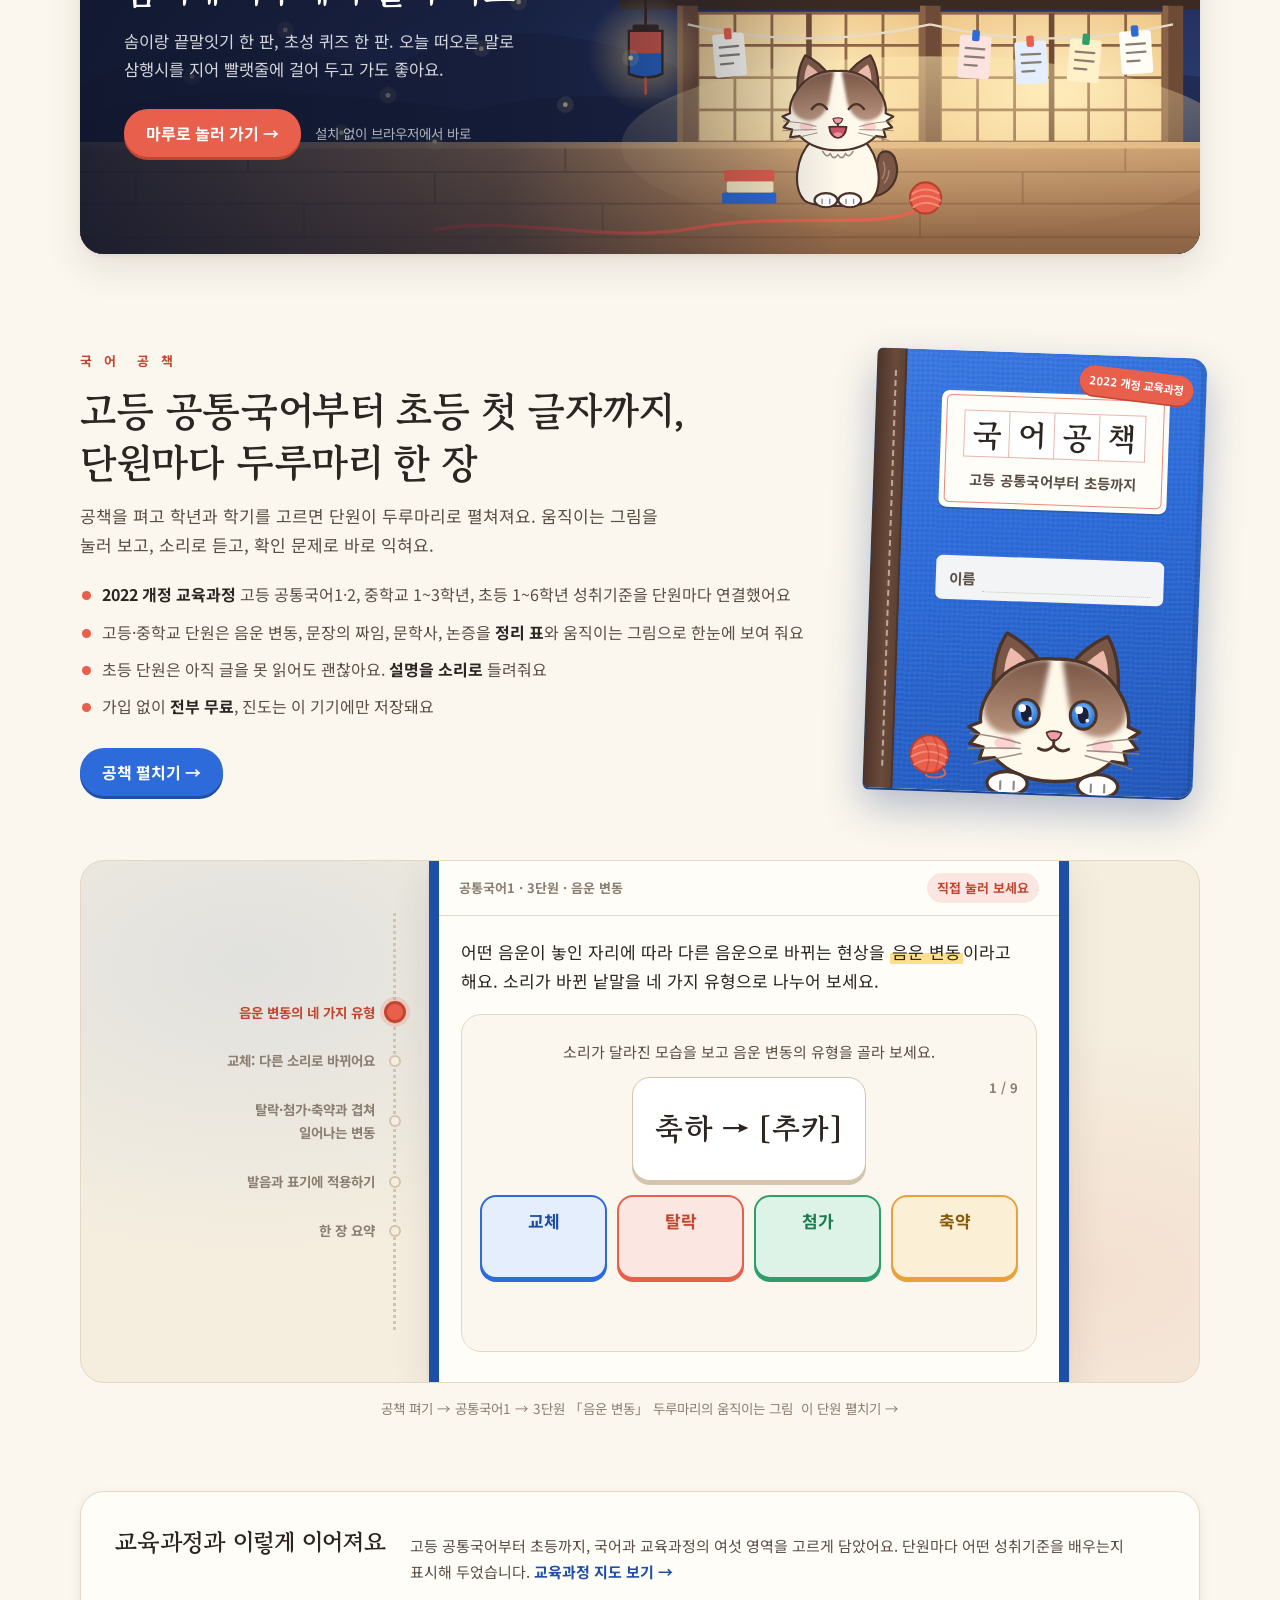
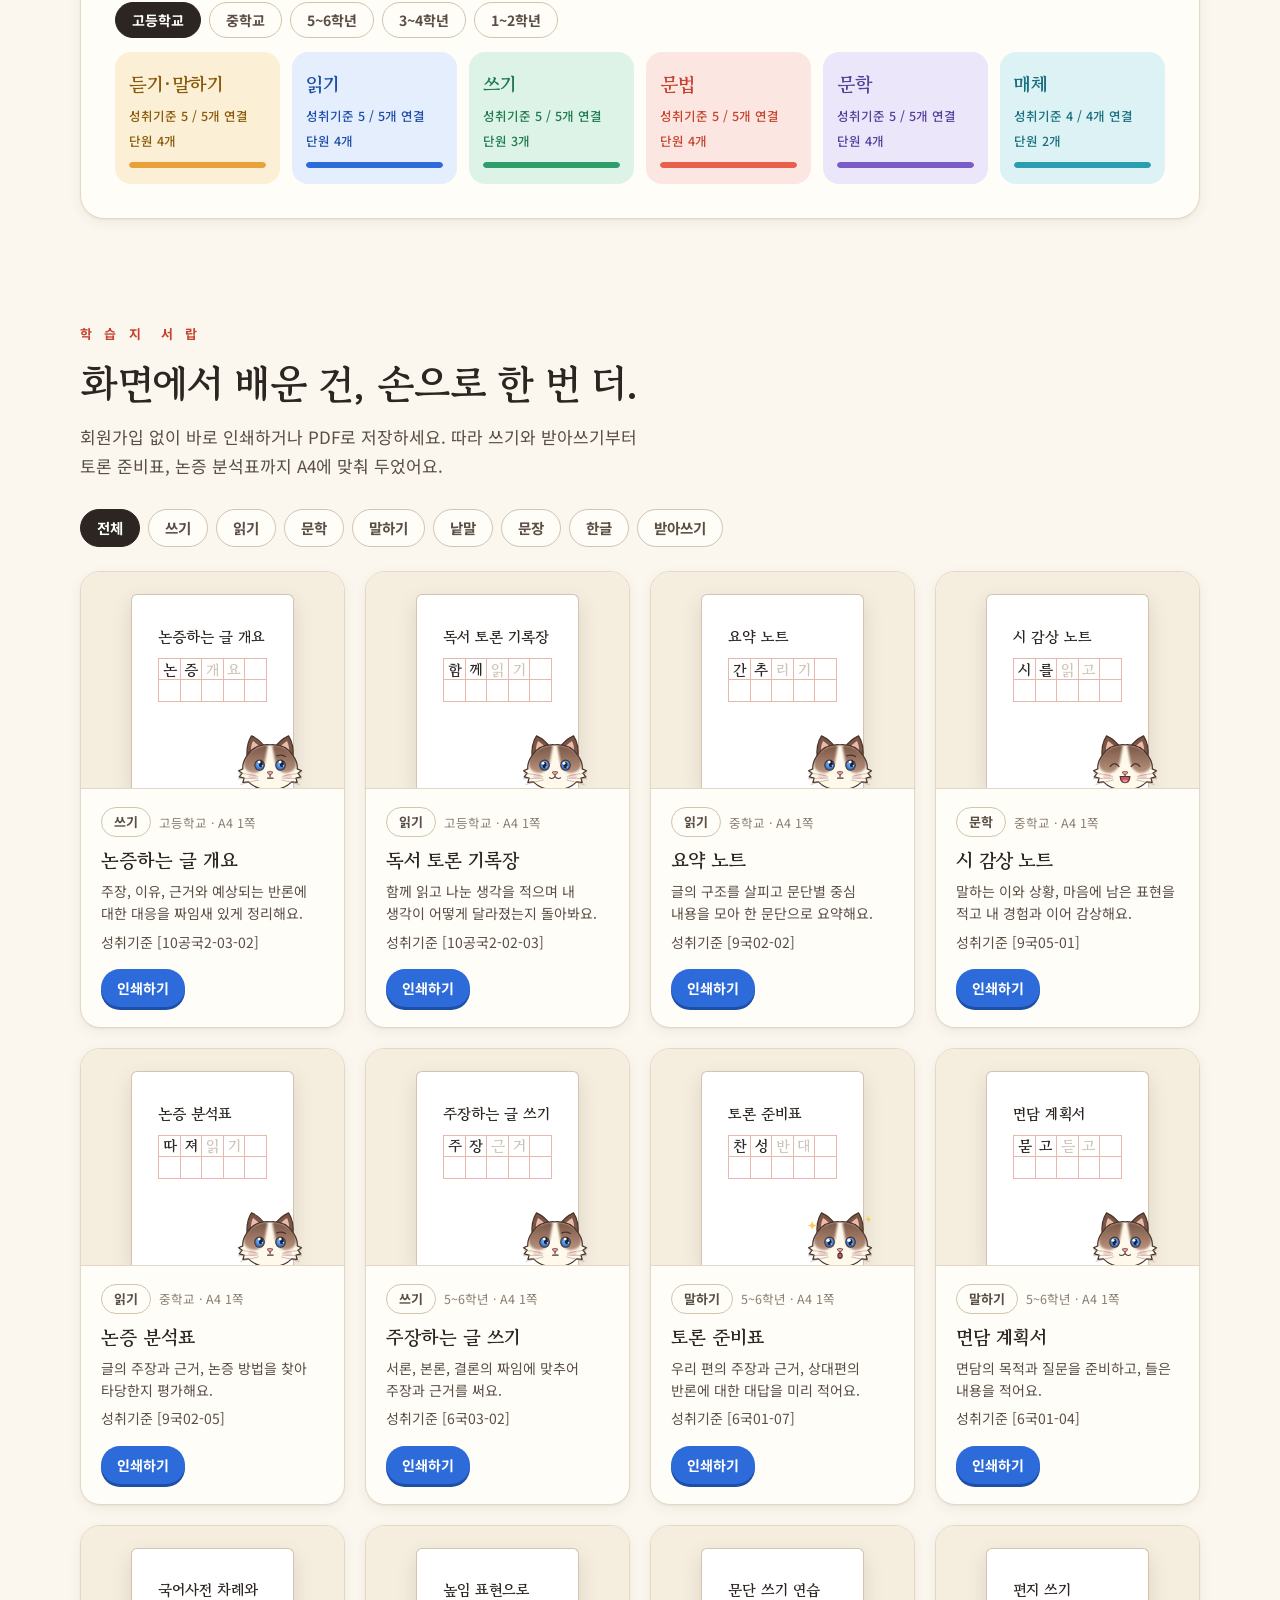
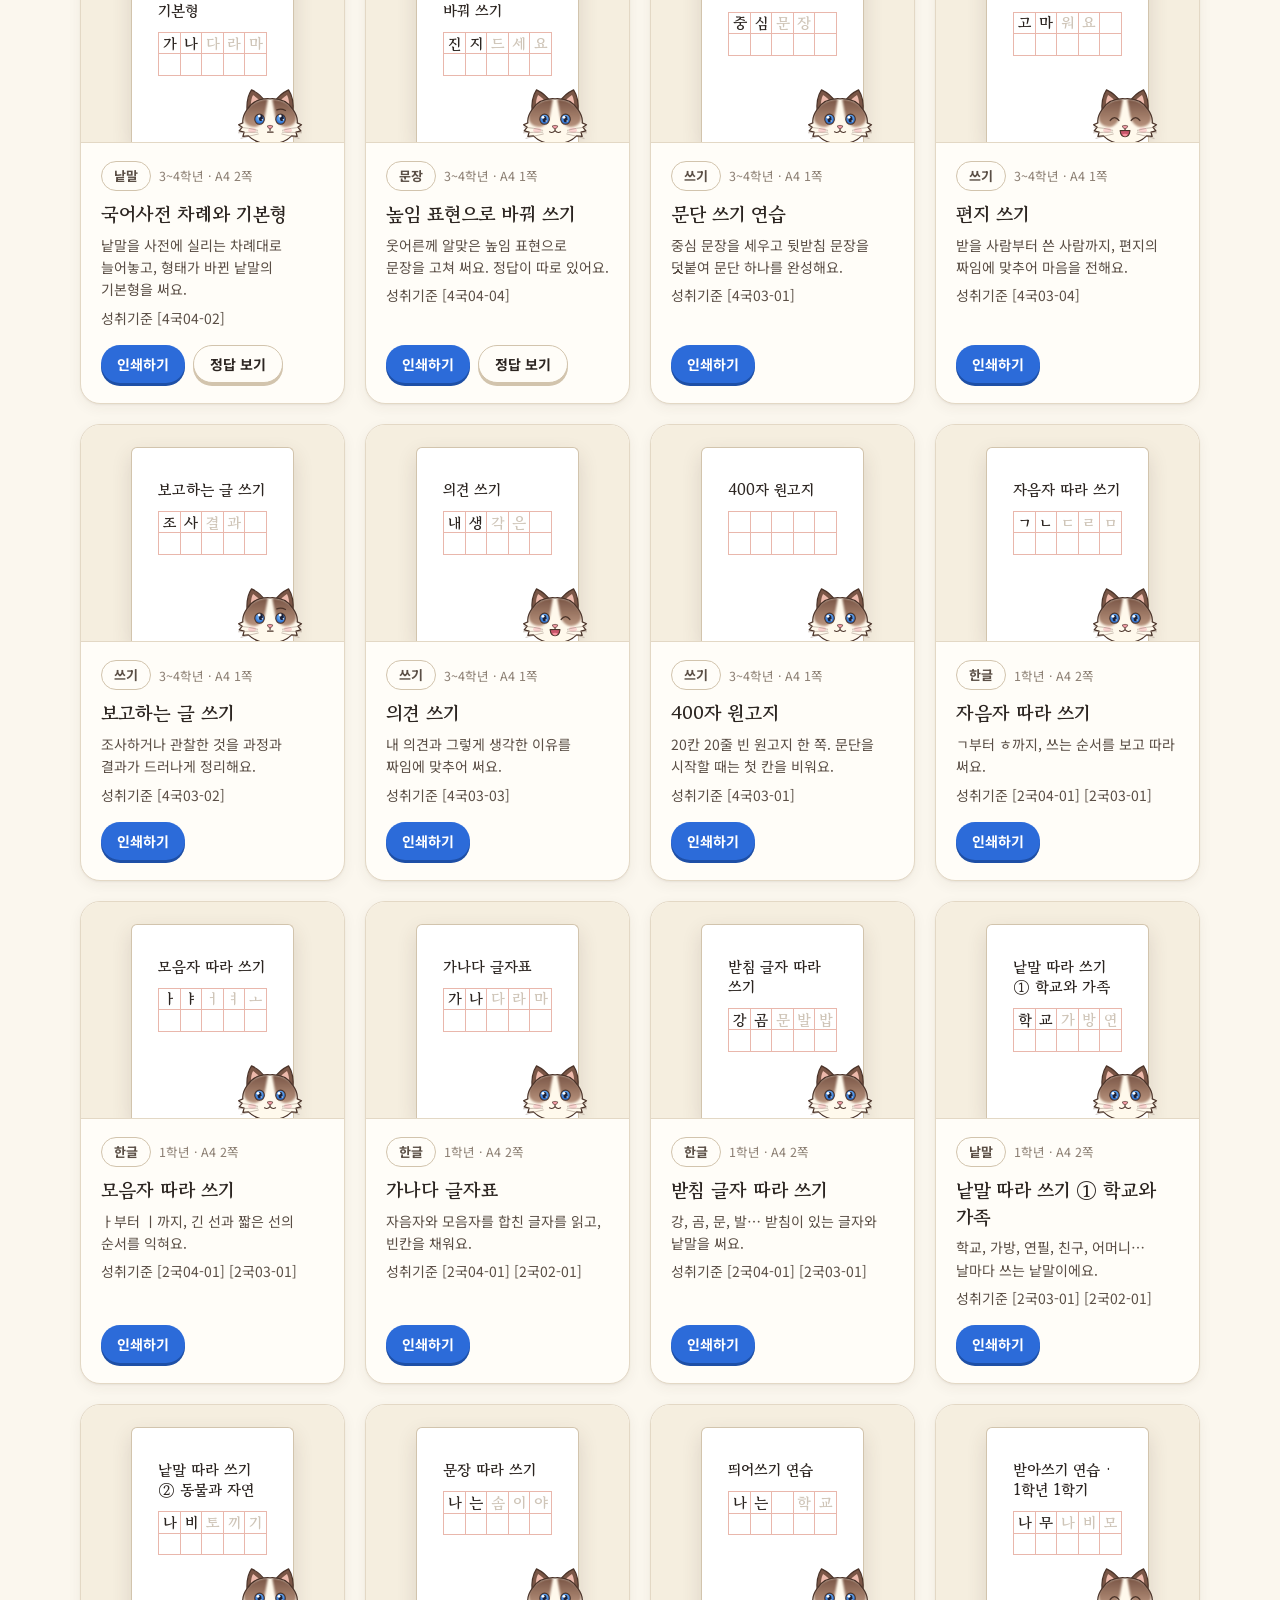
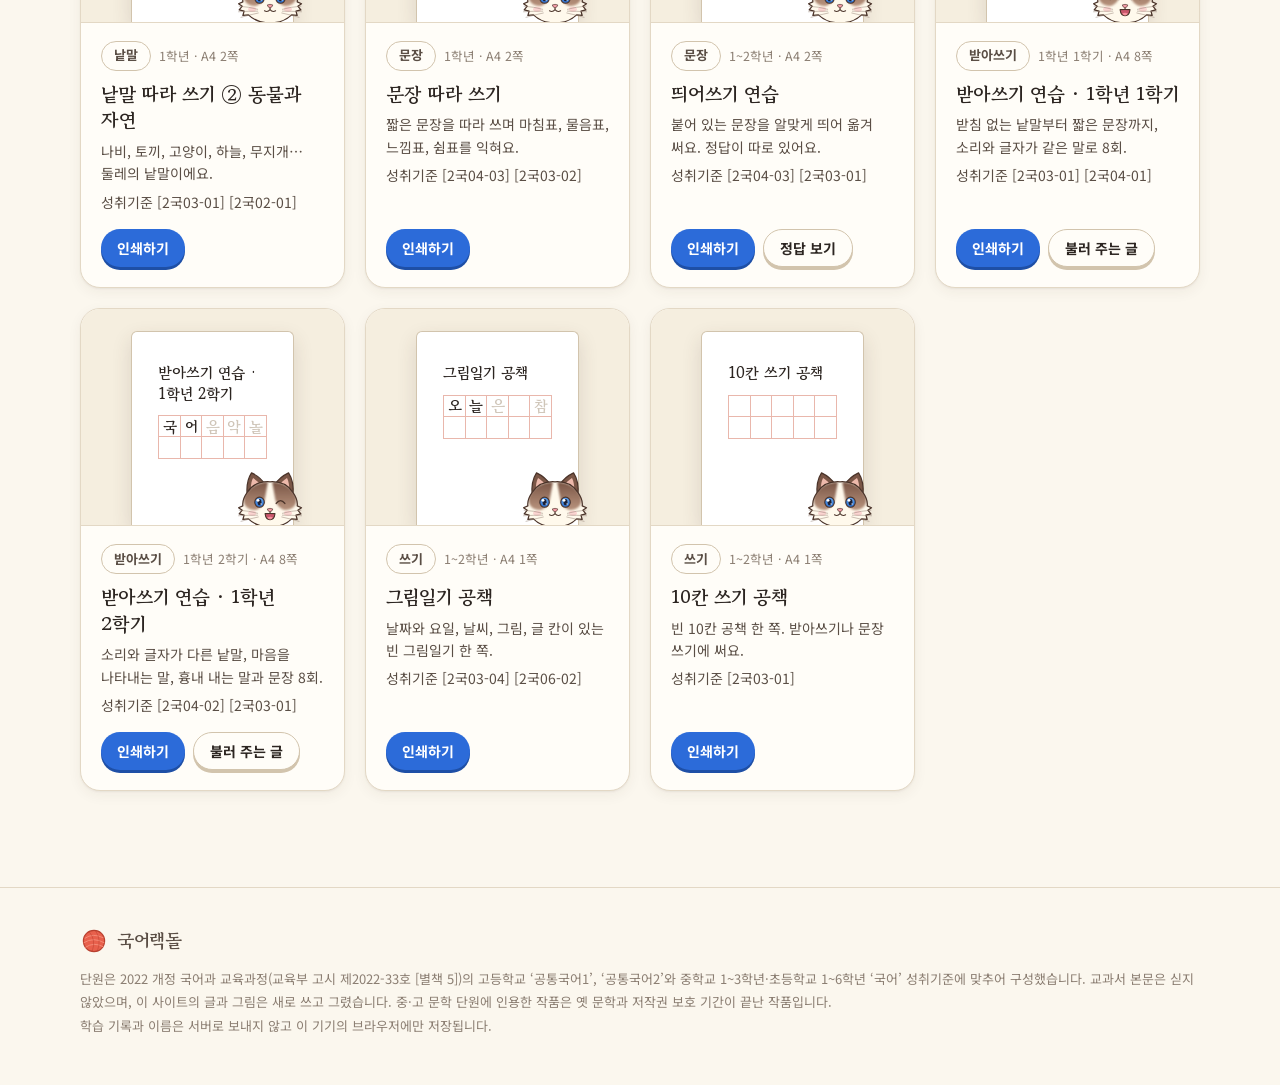
==== commit a0be77ee: "배포 2026-11-26 10:27 (문학 서고 120편·3D 방탈출 6방·수능/LEET 18세트)" ====
--- a/index.html
+++ b/index.html
@@ -35,6 +35,9 @@
           <a href="handbook.html#/band/high">고등 공통국어</a>
           <a href="handbook.html#/band/7-9">중학교</a>
           <a href="handbook.html#/home">초등</a>
+          <a href="archive.html">문학 서고</a>
+          <a href="escape.html">방탈출</a>
+          <a href="exam.html">수능·LEET</a>
           <a href="#shelf" data-filter="all">학습지 서랍</a>
           <a href="maru.html">마루</a>
         </nav>
@@ -65,6 +68,43 @@
           <div class="hero-toy" aria-live="polite">
             <p class="hero-toy-hint">털실 공을 톡 쳐서 <b class="c">자음자</b>와 <b class="v">모음자</b>를 차례로 맞혀 보세요. 글자가 돼요!</p>
             <div class="wongoji hero-strip" id="hero-strip" aria-label="털실 공으로 만든 글자"></div>
+          </div>
+        </div>
+      </section>
+
+      <!-- ───── 새 공간: 문학 서고 · 문학 방탈출 · 수능·LEET ───── -->
+      <section class="doors" id="doors">
+        <div class="wrap">
+          <p class="eyebrow">새 로 &nbsp;열 린 &nbsp;세 &nbsp;개 의 &nbsp;문</p>
+          <h2 class="display">공통국어 다음 걸음까지,<br />작품을 모으고 풀고 탈출해요</h2>
+          <div class="door-grid">
+            <a class="door-card tone-violet" href="archive.html">
+              <span class="door-ico" aria-hidden="true">
+                <svg viewBox="0 0 48 48"><rect x="6" y="8" width="8" height="32" rx="2" fill="currentColor" opacity=".55"/><rect x="16" y="6" width="8" height="34" rx="2" fill="currentColor"/><rect x="26" y="10" width="7" height="30" rx="2" fill="currentColor" opacity=".75"/><rect x="34" y="9" width="8" height="31" rx="2" transform="rotate(8 38 24)" fill="currentColor" opacity=".55"/><rect x="4" y="40" width="40" height="3" rx="1.5" fill="currentColor"/></svg>
+              </span>
+              <span class="door-k">문학 서고</span>
+              <b class="display">고대 가요부터 광복 이후까지</b>
+              <span>시가·소설·수필·극 작품 카드 120편, 개념어 사전 57개, 시대·갈래별 연표, 내 서재, 한 줄 퀴즈. 수능 복합 지문처럼 ‘함께 읽기’ 짝을 이어 두었어요.</span>
+              <span class="door-go">서고 들어가기 →</span>
+            </a>
+            <a class="door-card tone-night" href="escape.html">
+              <span class="door-ico" aria-hidden="true">
+                <svg viewBox="0 0 48 48"><rect x="10" y="4" width="28" height="40" rx="2" fill="none" stroke="currentColor" stroke-width="3"/><path d="M24 4v40M10 17h28M10 30h28" stroke="currentColor" stroke-width="2"/><circle cx="32" cy="25" r="2.6" fill="currentColor"/></svg>
+              </span>
+              <span class="door-k">문학 방탈출 · 3D</span>
+              <b class="display">시 한 구절이 열쇠가 되는 방</b>
+              <span>윤동주의 하숙방, 활빈당 은신처, 1930년대 경성 다방 등 방 6개. 3D 방을 걸어 다니며 홍길동·춘향·말뚝이에게 말을 걸고, 단서를 풀어 글자 조각으로 문을 열어요.</span>
+              <span class="door-go">방탈출 시작 →</span>
+            </a>
+            <a class="door-card tone-blue" href="exam.html">
+              <span class="door-ico" aria-hidden="true">
+                <svg viewBox="0 0 48 48"><rect x="8" y="5" width="32" height="38" rx="3" fill="none" stroke="currentColor" stroke-width="3"/><path d="M15 16h18M15 24h18M15 32h10" stroke="currentColor" stroke-width="3" stroke-linecap="round"/><circle cx="35" cy="35" r="8" fill="currentColor"/><path d="M31.5 35l2.5 2.5 4.5-5" fill="none" stroke="#fff" stroke-width="2.4" stroke-linecap="round" stroke-linejoin="round"/></svg>
+              </span>
+              <span class="door-k">수능·LEET 실전</span>
+              <b class="display">공통국어에서 수능, LEET까지</b>
+              <span>새로 쓴 독서·문학·언어 지문과 LEET 언어이해·추리논증 문항. 시간 재기, 형광펜, 근거 문단, 오답 노트.</span>
+              <span class="door-go">실전 풀기 →</span>
+            </a>
           </div>
         </div>
       </section>
--- a/assets/css/base.css
+++ b/assets/css/base.css
@@ -96,6 +96,10 @@
   border-radius: 6px;
 }
 
+[hidden] {
+  display: none !important;
+}
+
 .wrap {
   width: min(var(--wrap), 100% - 40px);
   margin-inline: auto;
@@ -381,6 +385,12 @@
 .site-head .btn {
   flex: none;
 }
+@media (max-width: 1100px) {
+  .site-nav a {
+    padding: 8px 7px;
+    font-size: 14px;
+  }
+}
 @media (max-width: 860px) {
   .site-nav {
     display: none;
--- a/assets/css/landing.css
+++ b/assets/css/landing.css
@@ -610,3 +610,79 @@
     font-size: 22px;
   }
 }
+
+/* ───── 새로 열린 세 개의 문 (문학 서고 · 방탈출 · 수능·LEET) ───── */
+.doors {
+  padding: 72px 0 24px;
+}
+.doors h2 {
+  font-size: clamp(26px, 3.6vw, 36px);
+  margin: 10px 0 24px;
+}
+.door-grid {
+  display: grid;
+  grid-template-columns: repeat(3, 1fr);
+  gap: 16px;
+}
+.door-card {
+  --c: var(--violet);
+  --c-soft: var(--violet-soft);
+  display: flex;
+  flex-direction: column;
+  gap: 8px;
+  padding: 24px 22px 20px;
+  border-radius: var(--radius);
+  background: var(--card);
+  border: 1.5px solid var(--line);
+  border-top: 6px solid var(--c);
+  box-shadow: var(--shadow-1);
+  color: var(--ink-2);
+  font-size: 15px;
+  transition: transform 0.15s, box-shadow 0.15s;
+}
+.door-card:hover {
+  transform: translateY(-4px);
+  box-shadow: var(--shadow-2);
+}
+.door-card.tone-night {
+  --c: #2b3c72;
+  --c-soft: #e3e8f6;
+}
+.door-card.tone-blue {
+  --c: var(--blue);
+  --c-soft: var(--blue-soft);
+}
+.door-ico {
+  display: grid;
+  place-items: center;
+  width: 56px;
+  height: 56px;
+  border-radius: 16px;
+  background: var(--c-soft);
+  color: var(--c);
+}
+.door-ico svg {
+  width: 34px;
+  height: 34px;
+}
+.door-k {
+  font-size: 13px;
+  font-weight: 700;
+  color: var(--c);
+}
+.door-card b {
+  font-size: 21px;
+  color: var(--ink);
+  line-height: 1.35;
+}
+.door-go {
+  margin-top: auto;
+  padding-top: 6px;
+  font-weight: 700;
+  color: var(--c);
+}
+@media (max-width: 860px) {
+  .door-grid {
+    grid-template-columns: 1fr;
+  }
+}
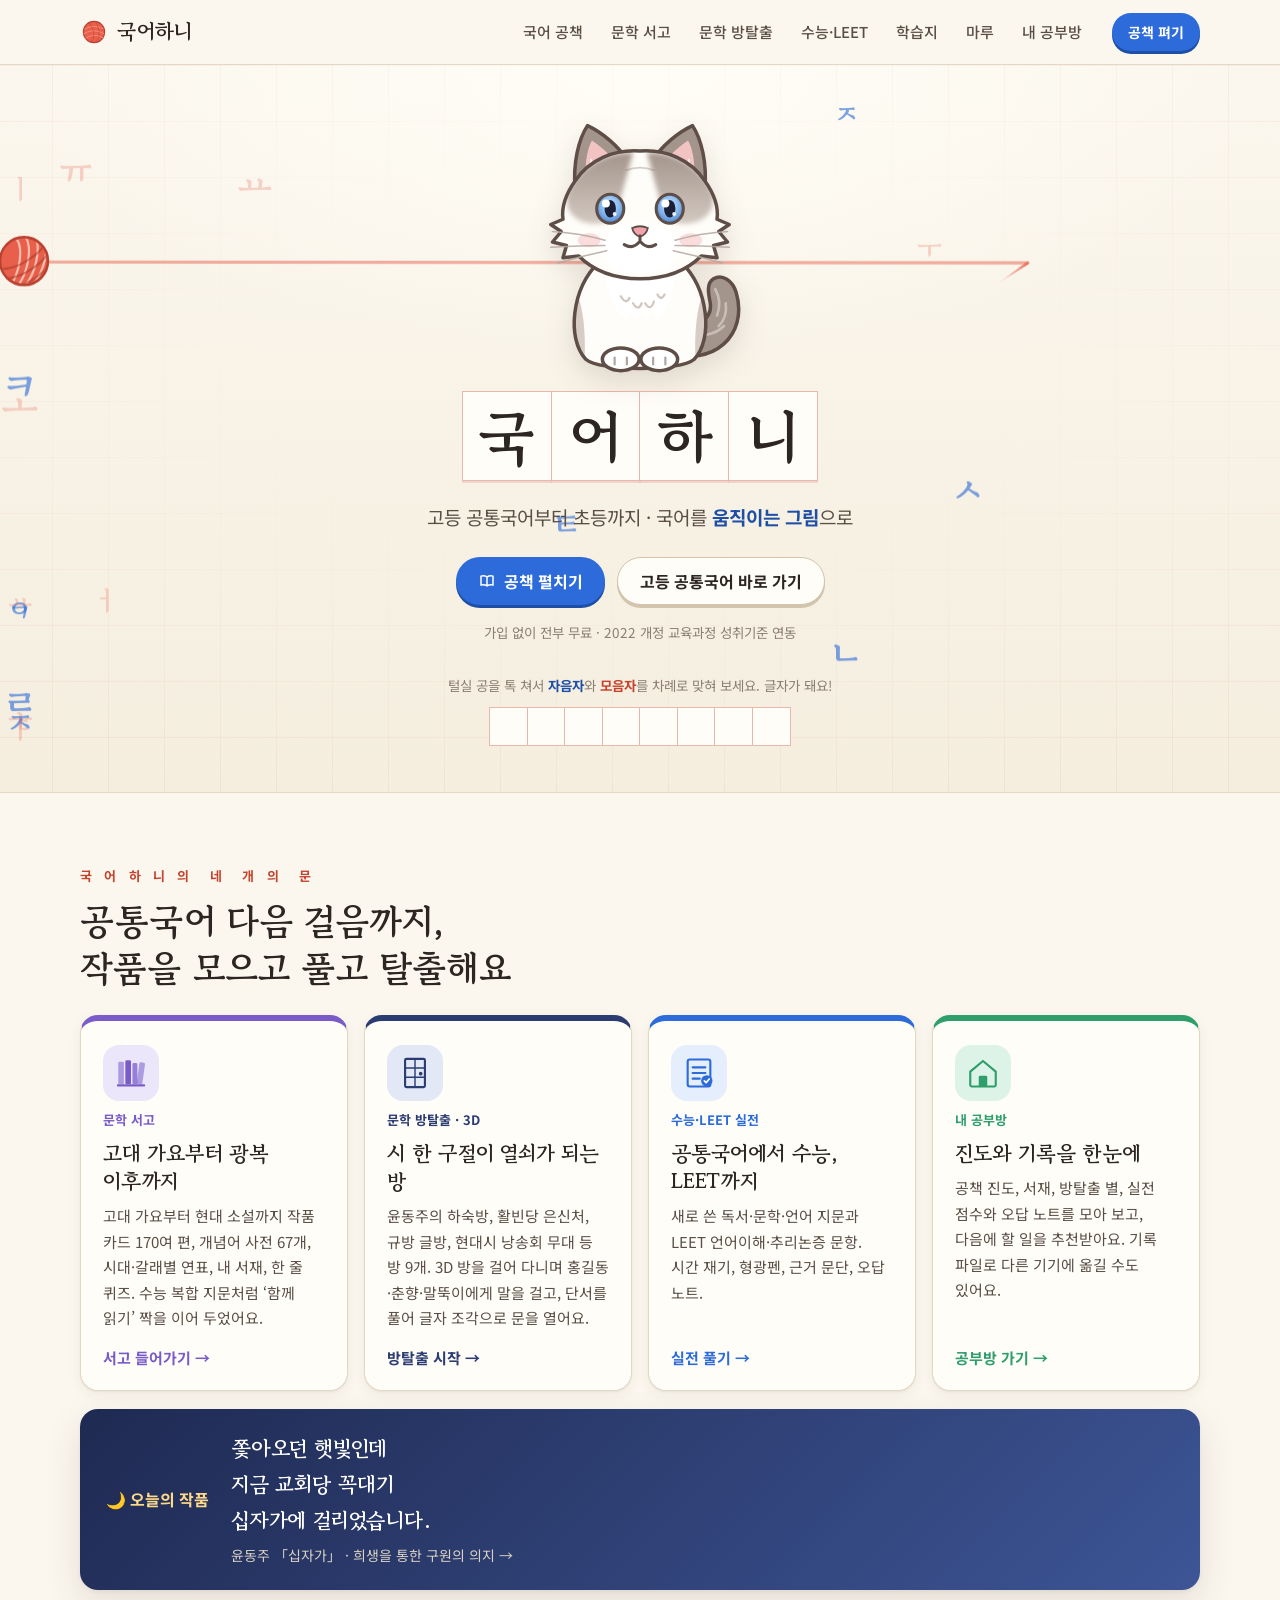
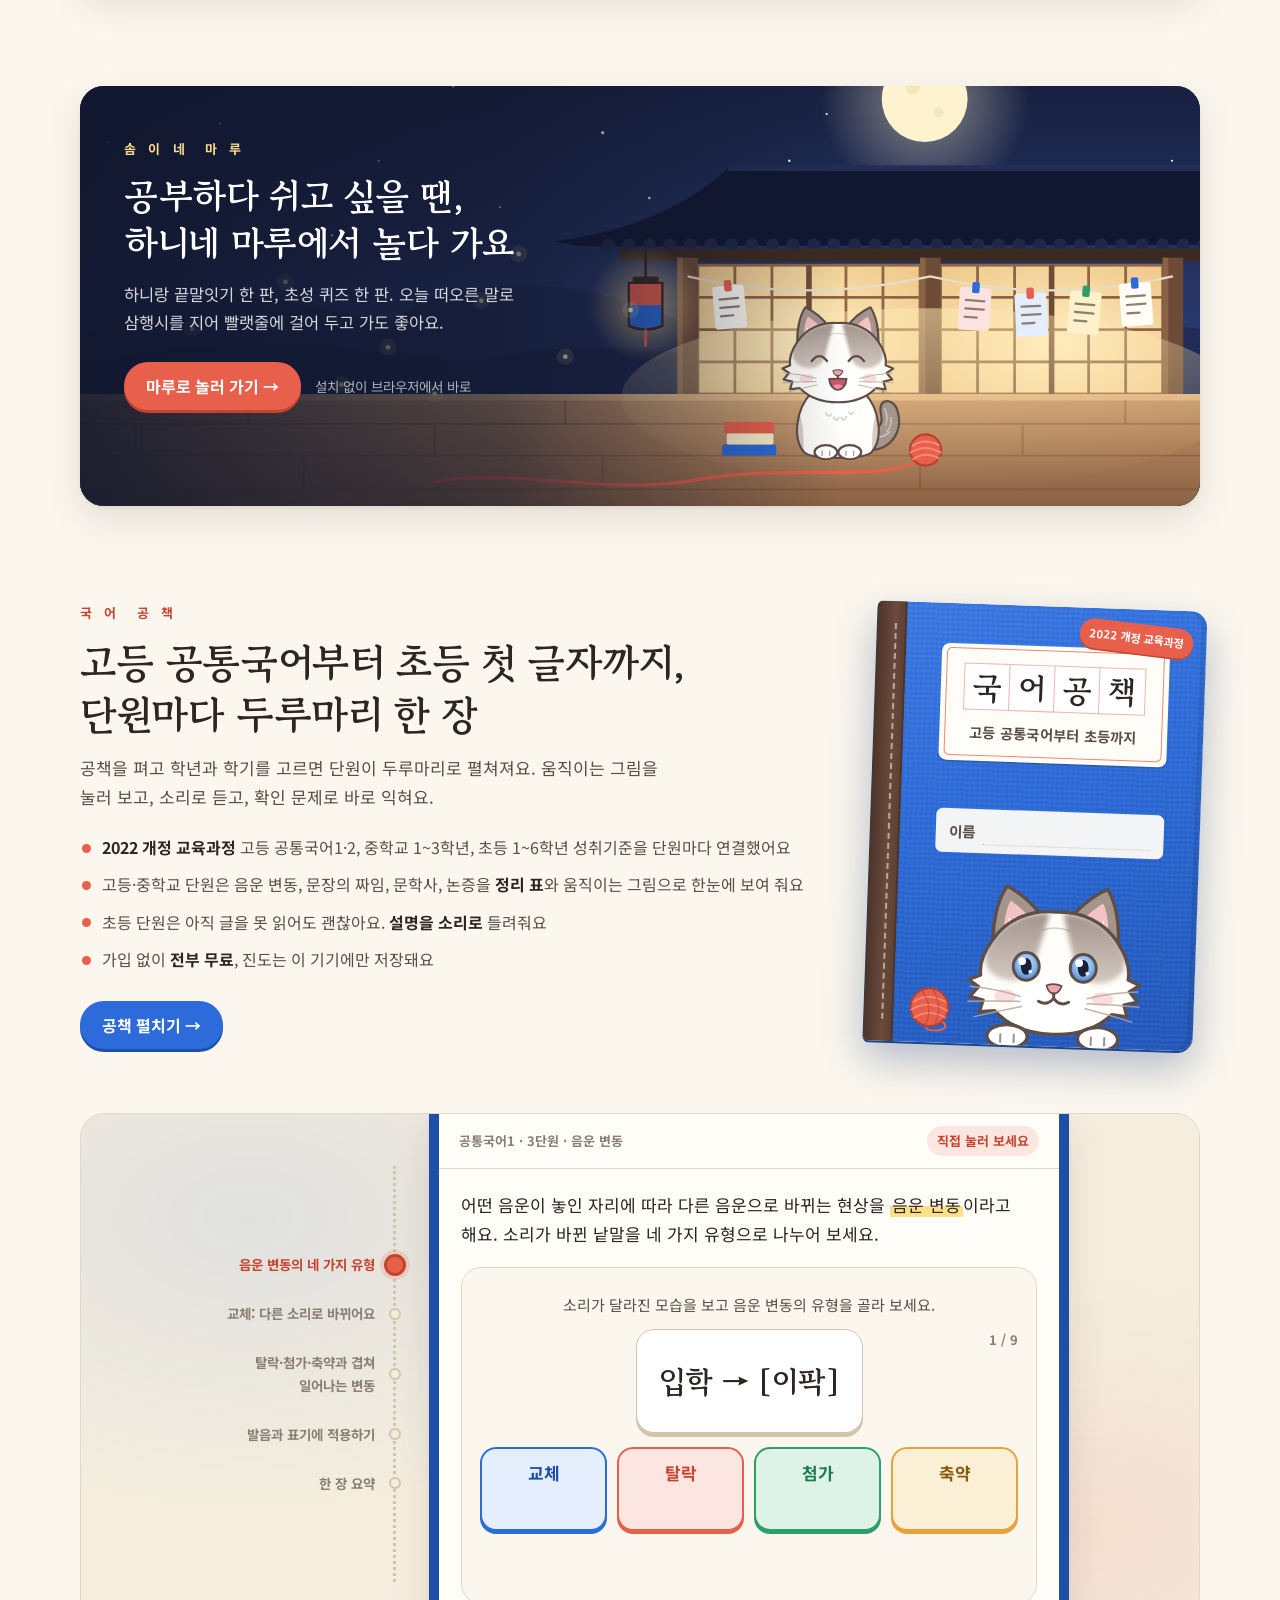
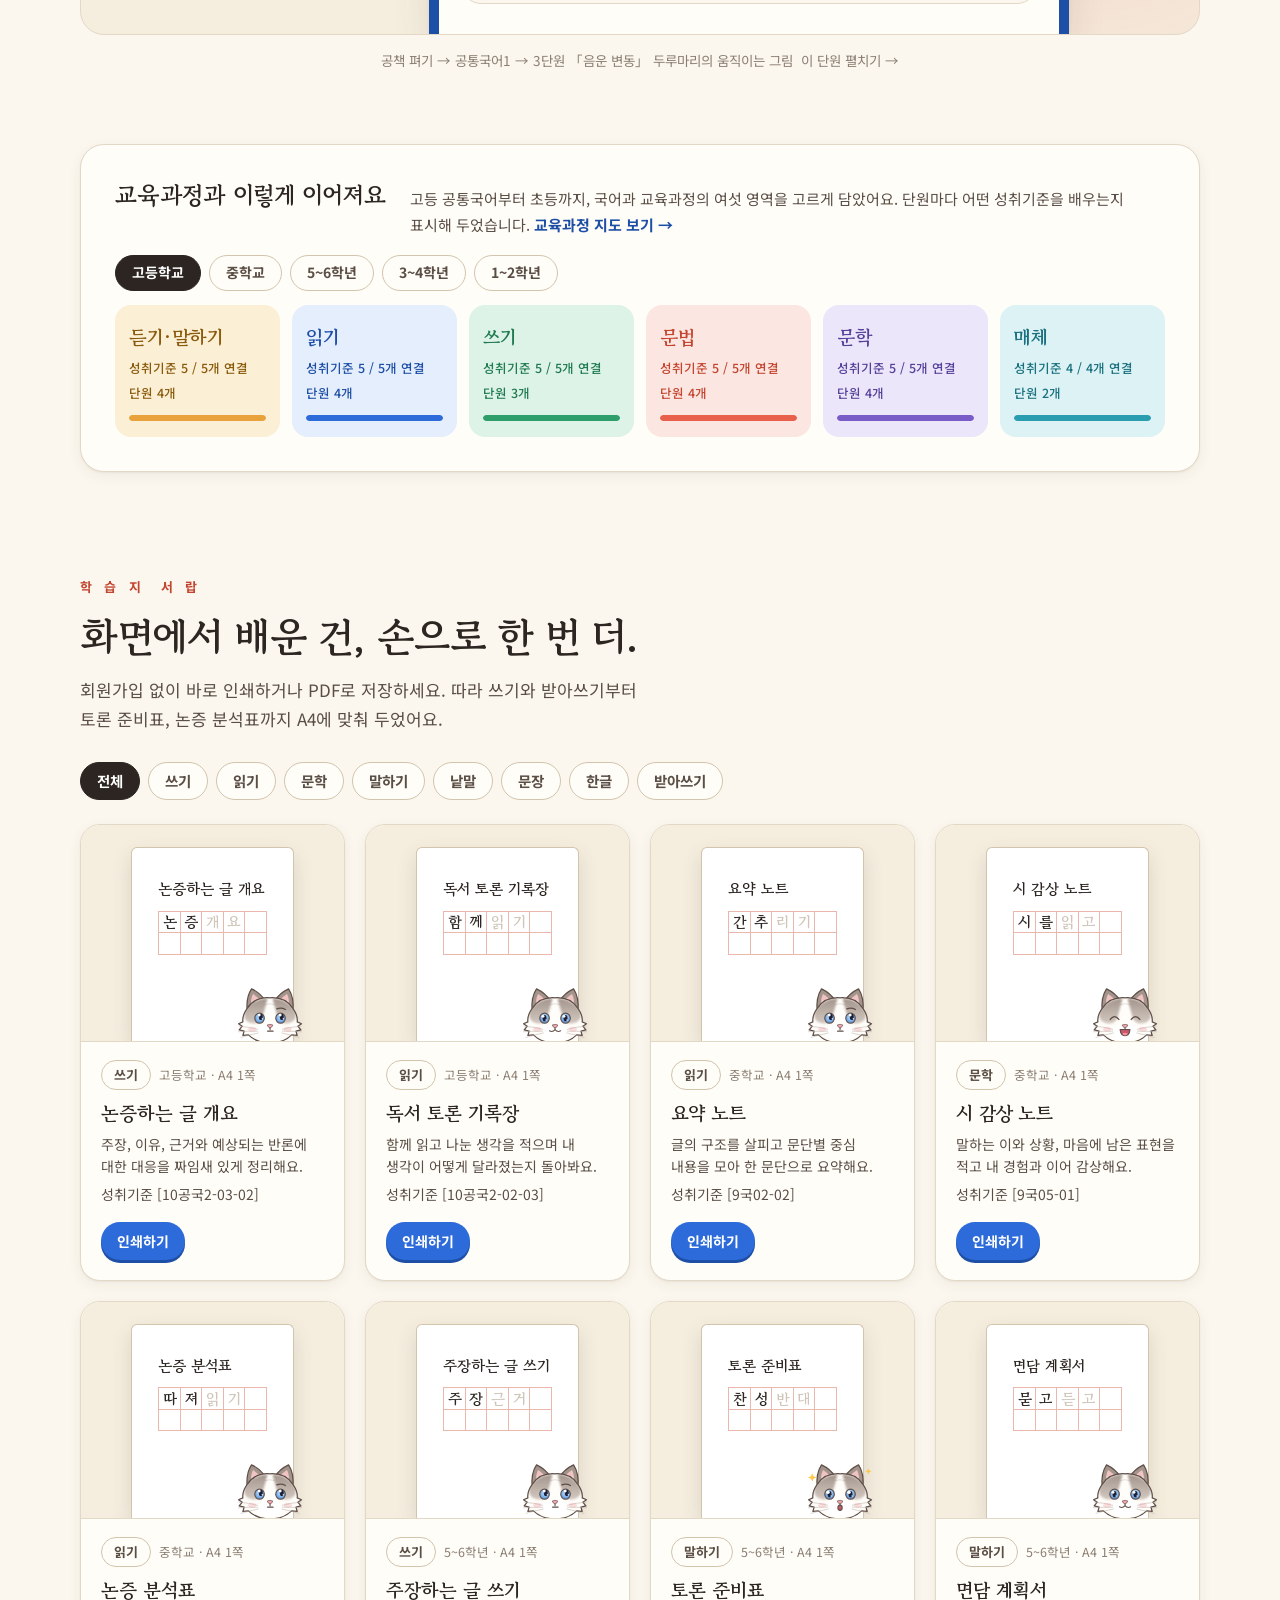
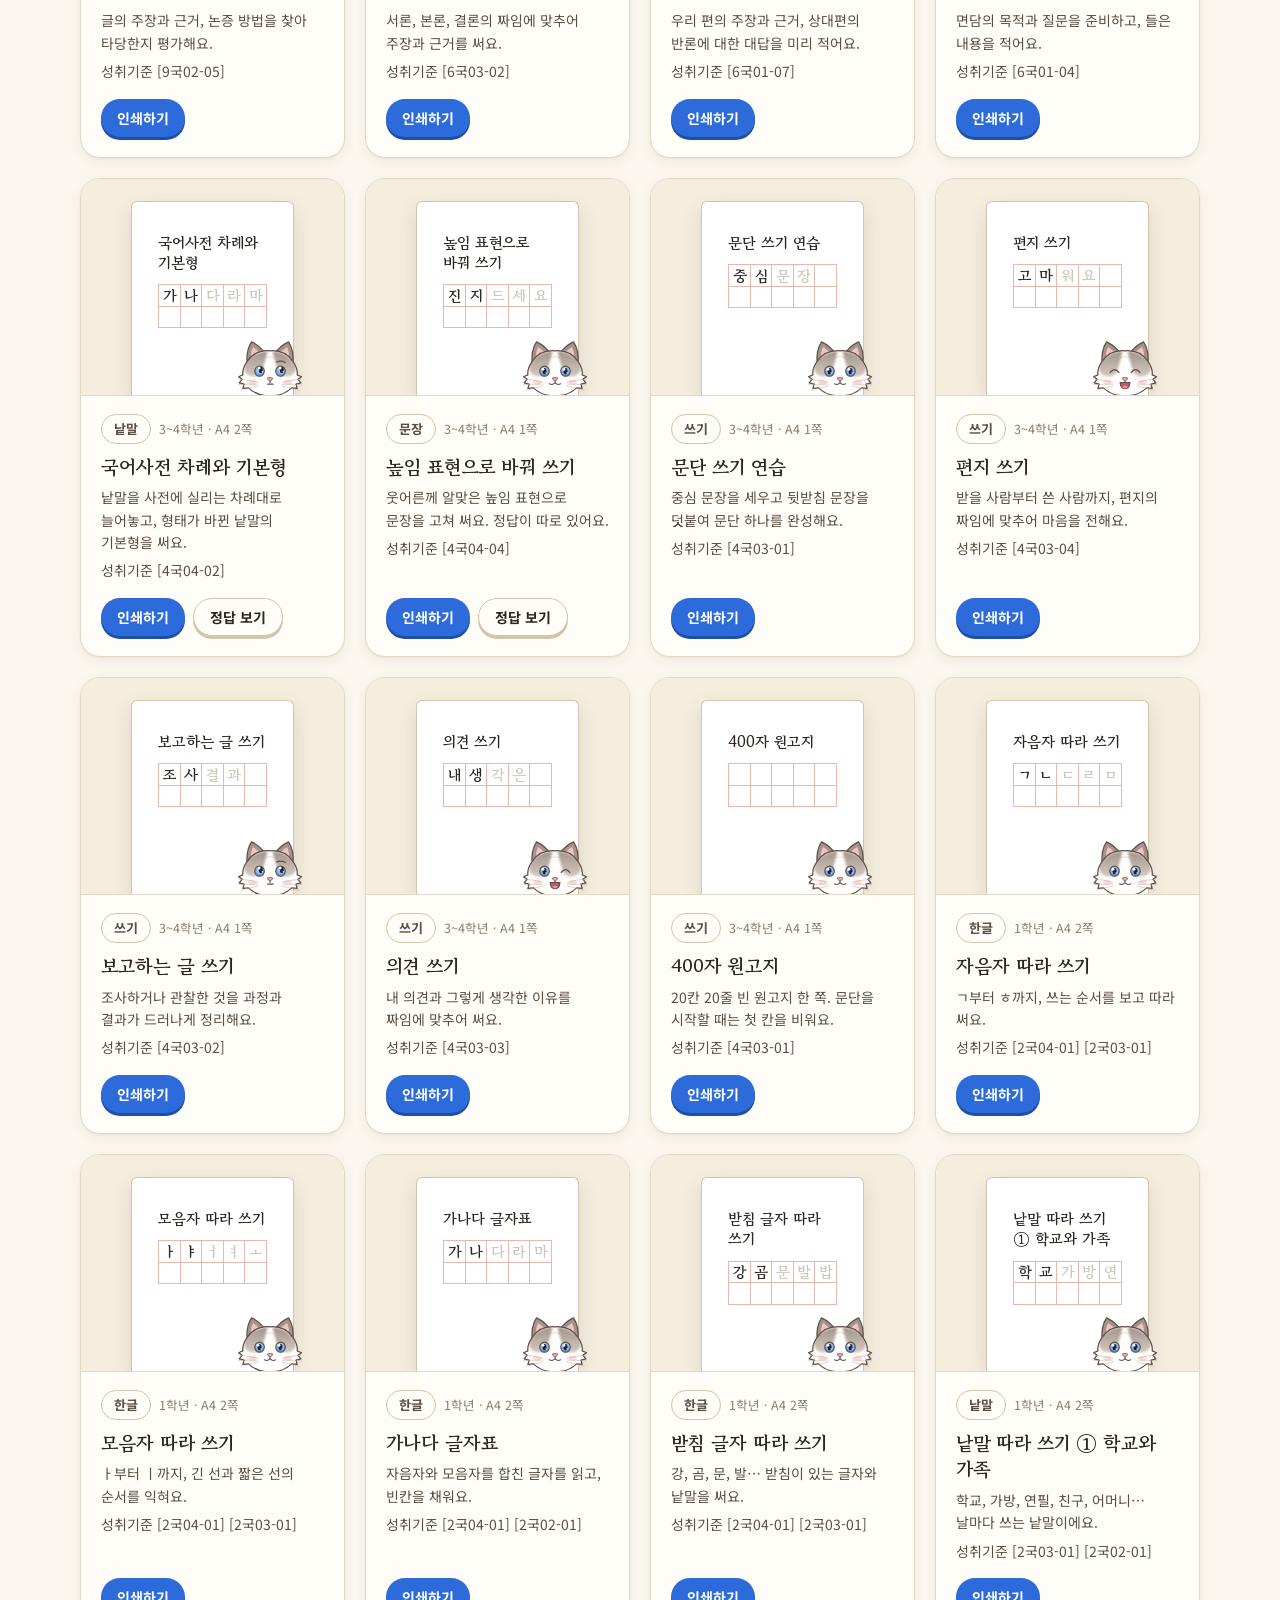
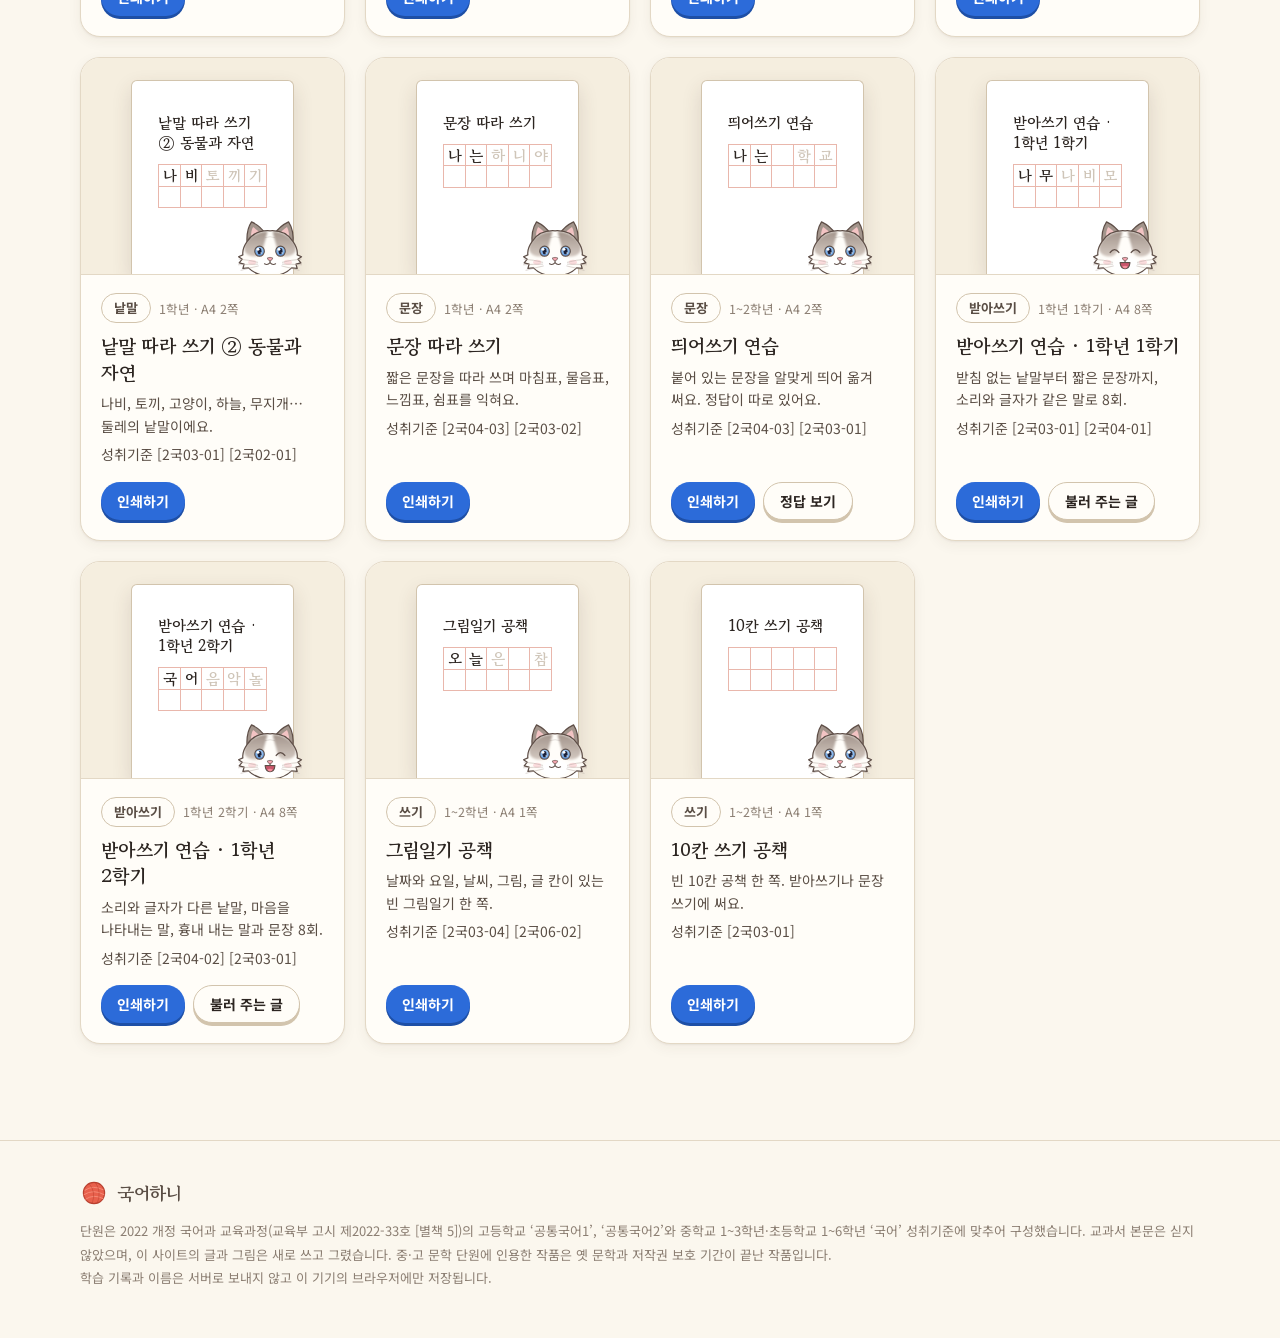
==== commit 4624c3e8: "배포 2026-11-26 11:22 (국어하니로 이름 변경·하니 새 그림·모바일 메뉴·내 공부방·방탈출 9방·서고 173편) Co-Authored-By: Claude Opus 5." ====
--- a/index.html
+++ b/index.html
@@ -3,14 +3,14 @@
   <head>
     <meta charset="utf-8" />
     <meta name="viewport" content="width=device-width, initial-scale=1" />
-    <title>국어랙돌 — 고등 공통국어부터 초등 국어까지, 움직이는 그림으로</title>
+    <title>국어하니 — 고등 공통국어부터 초등 국어까지, 움직이는 그림으로</title>
     <meta
       name="description"
-      content="랙돌 고양이 솜이와 함께하는 국어. 고등학교 공통국어1·2부터 중학교, 초등학교 1학년까지 2022 개정 교육과정 성취기준에 맞춘 단원별 두루마리, 움직이는 그림, 확인 문제, 인쇄 학습지를 가입 없이 무료로."
+      content="랙돌 고양이 하니와 함께하는 국어. 고등학교 공통국어1·2부터 중학교, 초등학교 1학년까지 2022 개정 교육과정 성취기준에 맞춘 단원별 두루마리, 움직이는 그림, 확인 문제, 인쇄 학습지를 가입 없이 무료로."
     />
     <meta property="og:type" content="website" />
-    <meta property="og:title" content="국어랙돌 — 고등 공통국어부터 초등 국어까지, 움직이는 그림으로" />
-    <meta property="og:description" content="랙돌 고양이 솜이와 함께하는 고·중·초 국어. 고등 공통국어부터 초등 첫 글자까지, 교육과정 성취기준에 맞춘 단원 두루마리와 인쇄 학습지를 무료로." />
+    <meta property="og:title" content="국어하니 — 고등 공통국어부터 초등 국어까지, 움직이는 그림으로" />
+    <meta property="og:description" content="랙돌 고양이 하니와 함께하는 고·중·초 국어. 고등 공통국어부터 초등 첫 글자까지, 교육과정 성취기준에 맞춘 단원 두루마리와 인쇄 학습지를 무료로." />
     <meta name="theme-color" content="#fbf7ee" />
     <link rel="icon" href="assets/img/favicon.svg" type="image/svg+xml" />
     <link rel="preconnect" href="https://fonts.googleapis.com" />
@@ -28,8 +28,8 @@
   <body id="top">
     <header class="site-head">
       <div class="wrap">
-        <a class="logo" href="#top" aria-label="국어랙돌 처음으로">
-          <span data-yarn></span><span data-brand="brand">국어랙돌</span>
+        <a class="logo" href="#top" aria-label="국어하니 처음으로">
+          <span data-yarn></span><span data-brand="brand">국어하니</span>
         </a>
         <nav class="site-nav" aria-label="주요 메뉴">
           <a href="handbook.html#/band/high">고등 공통국어</a>
@@ -52,7 +52,7 @@
         <div class="wrap hero-inner">
           <div class="hero-cat" id="hero-cat" data-cat="sit"></div>
           <h1 class="hero-title">
-            <span class="sr-only" data-brand="brand">국어랙돌</span>
+            <span class="sr-only" data-brand="brand">국어하니</span>
             <span class="wongoji" aria-hidden="true" id="hero-wordmark"></span>
           </h1>
           <p class="hero-tag">고등 공통국어부터 초등까지 · 국어를 <strong>움직이는 그림</strong>으로</p>
@@ -75,7 +75,7 @@
       <!-- ───── 새 공간: 문학 서고 · 문학 방탈출 · 수능·LEET ───── -->
       <section class="doors" id="doors">
         <div class="wrap">
-          <p class="eyebrow">새 로 &nbsp;열 린 &nbsp;세 &nbsp;개 의 &nbsp;문</p>
+          <p class="eyebrow">국 어 하 니 의 &nbsp;네 &nbsp;개 의 &nbsp;문</p>
           <h2 class="display">공통국어 다음 걸음까지,<br />작품을 모으고 풀고 탈출해요</h2>
           <div class="door-grid">
             <a class="door-card tone-violet" href="archive.html">
@@ -84,7 +84,7 @@
               </span>
               <span class="door-k">문학 서고</span>
               <b class="display">고대 가요부터 광복 이후까지</b>
-              <span>시가·소설·수필·극 작품 카드 120편, 개념어 사전 57개, 시대·갈래별 연표, 내 서재, 한 줄 퀴즈. 수능 복합 지문처럼 ‘함께 읽기’ 짝을 이어 두었어요.</span>
+              <span>고대 가요부터 현대 소설까지 작품 카드 170여 편, 개념어 사전 67개, 시대·갈래별 연표, 내 서재, 한 줄 퀴즈. 수능 복합 지문처럼 ‘함께 읽기’ 짝을 이어 두었어요.</span>
               <span class="door-go">서고 들어가기 →</span>
             </a>
             <a class="door-card tone-night" href="escape.html">
@@ -93,7 +93,7 @@
               </span>
               <span class="door-k">문학 방탈출 · 3D</span>
               <b class="display">시 한 구절이 열쇠가 되는 방</b>
-              <span>윤동주의 하숙방, 활빈당 은신처, 1930년대 경성 다방 등 방 6개. 3D 방을 걸어 다니며 홍길동·춘향·말뚝이에게 말을 걸고, 단서를 풀어 글자 조각으로 문을 열어요.</span>
+              <span>윤동주의 하숙방, 활빈당 은신처, 규방 글방, 현대시 낭송회 무대 등 방 9개. 3D 방을 걸어 다니며 홍길동·춘향·말뚝이에게 말을 걸고, 단서를 풀어 글자 조각으로 문을 열어요.</span>
               <span class="door-go">방탈출 시작 →</span>
             </a>
             <a class="door-card tone-blue" href="exam.html">
@@ -105,19 +105,33 @@
               <span>새로 쓴 독서·문학·언어 지문과 LEET 언어이해·추리논증 문항. 시간 재기, 형광펜, 근거 문단, 오답 노트.</span>
               <span class="door-go">실전 풀기 →</span>
             </a>
-          </div>
-        </div>
-      </section>
-
-      <!-- ───── 쉼터: 솜이네 마루 ───── -->
+            <a class="door-card tone-mint" href="my.html">
+              <span class="door-ico" aria-hidden="true">
+                <svg viewBox="0 0 48 48"><path d="M6 22 24 7l18 15v19a2 2 0 0 1-2 2H8a2 2 0 0 1-2-2z" fill="none" stroke="currentColor" stroke-width="3" stroke-linejoin="round"/><rect x="18" y="28" width="12" height="15" rx="2" fill="currentColor"/></svg>
+              </span>
+              <span class="door-k">내 공부방</span>
+              <b class="display">진도와 기록을 한눈에</b>
+              <span>공책 진도, 서재, 방탈출 별, 실전 점수와 오답 노트를 모아 보고, 다음에 할 일을 추천받아요. 기록 파일로 다른 기기에 옮길 수도 있어요.</span>
+              <span class="door-go">공부방 가기 →</span>
+            </a>
+          </div>
+          <a class="today" id="today" href="archive.html" hidden>
+            <span class="today-k">🌙 오늘의 작품</span>
+            <span class="today-lines display" id="today-lines"></span>
+            <span class="today-meta" id="today-meta"></span>
+          </a>
+        </div>
+      </section>
+
+      <!-- ───── 쉼터: 하니네 마루 ───── -->
       <section class="maru-intro" id="maru-intro">
         <div class="wrap">
-          <a class="maru-card" href="maru.html" aria-label="솜이네 마루로 놀러 가기">
+          <a class="maru-card" href="maru.html" aria-label="하니네 마루로 놀러 가기">
             <div class="maru-scene" data-scene="maru"></div>
             <div class="maru-copy">
               <p class="eyebrow">솜 이 네 &nbsp;마 루</p>
-              <h2 class="display">공부하다 쉬고 싶을 땐,<br />솜이네 마루에서 놀다 가요</h2>
-              <p>솜이랑 끝말잇기 한 판, 초성 퀴즈 한 판. 오늘 떠오른 말로 삼행시를 지어 빨랫줄에 걸어 두고 가도 좋아요.</p>
+              <h2 class="display">공부하다 쉬고 싶을 땐,<br />하니네 마루에서 놀다 가요</h2>
+              <p>하니랑 끝말잇기 한 판, 초성 퀴즈 한 판. 오늘 떠오른 말로 삼행시를 지어 빨랫줄에 걸어 두고 가도 좋아요.</p>
               <div class="maru-cta">
                 <span class="btn coral">마루로 놀러 가기 →</span>
                 <span class="maru-small">설치 없이 브라우저에서 바로</span>
@@ -201,7 +215,7 @@
 
     <footer class="site-foot">
       <div class="wrap">
-        <div class="logo"><span data-yarn></span><span data-brand="brand">국어랙돌</span></div>
+        <div class="logo"><span data-yarn></span><span data-brand="brand">국어하니</span></div>
         <p>
           단원은 2022 개정 국어과 교육과정(교육부 고시 제2022-33호 [별책 5])의 고등학교 ‘공통국어1’, ‘공통국어2’와 중학교 1~3학년·초등학교 1~6학년 ‘국어’ 성취기준에 맞추어 구성했습니다.
           교과서 본문은 싣지 않았으며, 이 사이트의 글과 그림은 새로 쓰고 그렸습니다. 중·고 문학 단원에 인용한 작품은 옛 문학과 저작권 보호 기간이 끝난 작품입니다.
@@ -211,6 +225,7 @@
     </footer>
 
     <script src="assets/js/core/config.js"></script>
+    <script src="assets/js/core/nav.js"></script>
     <script src="assets/js/core/dom.js"></script>
     <script src="assets/js/core/hangul.js"></script>
     <script src="assets/js/core/strokes.js"></script>
@@ -226,5 +241,26 @@
     <script src="assets/js/widgets/letters.js"></script>
     <script src="assets/js/widgets/play.js"></script>
     <script src="assets/js/pages/landing.js"></script>
+    <script src="assets/js/data/literature.js"></script>
+    <script src="assets/js/data/literature-2.js"></script>
+    <script src="assets/js/data/literature-3.js"></script>
+    <script>
+      /* 오늘의 작품: 날짜로 골라 같은 날엔 같은 작품을 보여 줘요 */
+      (function () {
+        var L = window.App && App.lit;
+        if (!L) return;
+        var d = new Date();
+        var seed = d.getFullYear() * 400 + (d.getMonth() + 1) * 31 + d.getDate();
+        var pool = L.works.filter(function (w) { return w.lines && w.lines.length; });
+        var w = pool[seed % pool.length];
+        if (!w) return;
+        var lines = w.lines.filter(function (l) { return l && l !== '……'; }).slice(0, 4);
+        var box = document.getElementById('today');
+        box.href = 'archive.html#w=' + w.id;
+        document.getElementById('today-lines').innerHTML = lines.map(function (l) { return '<span>' + App.esc(l) + '</span>'; }).join('');
+        document.getElementById('today-meta').textContent = w.a + ' 「' + w.t + '」 · ' + w.theme + ' →';
+        box.hidden = false;
+      })();
+    </script>
   </body>
 </html>
--- a/assets/css/base.css
+++ b/assets/css/base.css
@@ -385,19 +385,173 @@
 .site-head .btn {
   flex: none;
 }
-@media (max-width: 1100px) {
+.site-nav a[aria-current='page'] {
+  color: var(--ink);
+  font-weight: 700;
+  background: var(--paper-2);
+}
+@media (max-width: 1240px) {
   .site-nav a {
     padding: 8px 7px;
     font-size: 14px;
   }
 }
-@media (max-width: 860px) {
+
+/* ───── 휴대폰·태블릿 메뉴 ───── */
+.nav-toggle {
+  display: none;
+  flex: none;
+  width: 44px;
+  height: 44px;
+  border-radius: 12px;
+  border: 1.5px solid var(--line-2);
+  background: var(--card);
+  flex-direction: column;
+  align-items: center;
+  justify-content: center;
+  gap: 4px;
+}
+.nav-toggle span {
+  display: block;
+  width: 18px;
+  height: 2.5px;
+  border-radius: 2px;
+  background: var(--ink);
+}
+@media (max-width: 1080px) {
   .site-nav {
     display: none;
   }
   .site-head .btn {
     margin-left: auto;
   }
+  .nav-toggle {
+    display: inline-flex;
+  }
+}
+@media (max-width: 420px) {
+  .site-head .btn {
+    display: none;
+  }
+  .nav-toggle {
+    margin-left: auto;
+  }
+}
+.nav-locked,
+.nav-locked body {
+  overflow: hidden;
+}
+.nav-drawer {
+  position: fixed;
+  inset: 0;
+  z-index: 200;
+  background: rgba(44, 37, 33, 0);
+  transition: background 0.2s;
+}
+.nav-drawer.is-open {
+  background: rgba(44, 37, 33, 0.45);
+}
+.nav-drawer-panel {
+  position: absolute;
+  top: 0;
+  right: 0;
+  bottom: 0;
+  width: min(360px, 88vw);
+  overflow: auto;
+  padding: 16px 16px 24px;
+  background: var(--paper);
+  box-shadow: -10px 0 40px rgba(44, 37, 33, 0.25);
+  transform: translateX(100%);
+  transition: transform 0.2s ease;
+}
+.nav-drawer.is-open .nav-drawer-panel {
+  transform: none;
+}
+.nav-drawer-top {
+  display: flex;
+  align-items: center;
+  justify-content: space-between;
+  margin-bottom: 12px;
+}
+.nav-cat {
+  display: inline-block;
+  width: 34px;
+}
+.nav-close {
+  width: 42px;
+  height: 42px;
+  border-radius: 50%;
+  border: 1.5px solid var(--line-2);
+  background: var(--card);
+  font-size: 24px;
+  line-height: 1;
+}
+.nav-drawer ul {
+  margin: 0;
+  padding: 0;
+  list-style: none;
+  display: grid;
+  gap: 6px;
+}
+.nav-drawer li a {
+  display: flex;
+  align-items: center;
+  gap: 12px;
+  padding: 12px 14px;
+  border-radius: 14px;
+  background: var(--card);
+  border: 1.5px solid var(--line);
+}
+.nav-drawer li a[aria-current='page'] {
+  border-color: var(--coral);
+  background: var(--coral-soft);
+}
+.nav-drawer li a span:last-child {
+  display: flex;
+  flex-direction: column;
+  line-height: 1.35;
+}
+.nav-drawer small {
+  font-size: 12.5px;
+  color: var(--ink-3);
+}
+.nav-ico {
+  font-size: 24px;
+  width: 32px;
+  text-align: center;
+}
+.nav-note {
+  margin-top: 14px;
+  font-size: 12.5px;
+  color: var(--ink-3);
+  text-align: center;
+}
+
+/* ───── 맨 위로 ───── */
+.to-top {
+  position: fixed;
+  right: 16px;
+  bottom: 18px;
+  z-index: 60;
+  width: 46px;
+  height: 46px;
+  border-radius: 50%;
+  background: var(--ink);
+  color: #fff;
+  font-size: 20px;
+  box-shadow: var(--shadow-2);
+  opacity: 0;
+  transform: translateY(10px);
+  pointer-events: none;
+  transition: opacity 0.2s, transform 0.2s;
+}
+.to-top.is-on {
+  opacity: 0.85;
+  transform: none;
+  pointer-events: auto;
+}
+body.is-playing .to-top {
+  display: none;
 }
 
 /* ───── 바닥글 ───── */
--- a/assets/css/cover.css
+++ b/assets/css/cover.css
@@ -115,7 +115,7 @@
   font-weight: 400;
 }
 
-/* 표지 아래에서 내다보는 솜이 */
+/* 표지 아래에서 내다보는 하니 */
 .cover-cat {
   position: absolute;
   left: 27%;
--- a/assets/css/landing.css
+++ b/assets/css/landing.css
@@ -621,7 +621,7 @@
 }
 .door-grid {
   display: grid;
-  grid-template-columns: repeat(3, 1fr);
+  grid-template-columns: repeat(4, 1fr);
   gap: 16px;
 }
 .door-card {
@@ -681,8 +681,61 @@
   font-weight: 700;
   color: var(--c);
 }
-@media (max-width: 860px) {
+.door-card.tone-mint {
+  --c: var(--mint);
+  --c-soft: var(--mint-soft);
+}
+@media (max-width: 1080px) {
+  .door-grid {
+    grid-template-columns: repeat(2, 1fr);
+  }
+}
+@media (max-width: 620px) {
   .door-grid {
     grid-template-columns: 1fr;
   }
 }
+.today {
+  display: grid;
+  grid-template-columns: auto 1fr;
+  grid-template-rows: auto auto;
+  column-gap: 22px;
+  align-items: center;
+  margin-top: 18px;
+  padding: 22px 26px;
+  border-radius: var(--radius);
+  background: linear-gradient(135deg, #1f2a52, #3d5596);
+  color: #fff;
+  box-shadow: var(--shadow-2);
+  transition: transform 0.15s;
+}
+.today:hover {
+  transform: translateY(-2px);
+}
+.today-k {
+  grid-row: span 2;
+  font-weight: 700;
+  color: #ffd98a;
+  white-space: nowrap;
+}
+.today-lines {
+  font-size: clamp(17px, 2.2vw, 21px);
+  line-height: 1.7;
+}
+.today-lines span {
+  display: block;
+}
+.today-meta {
+  margin-top: 6px;
+  font-size: 14px;
+  color: #d9d2c4;
+}
+@media (max-width: 620px) {
+  .today {
+    grid-template-columns: 1fr;
+  }
+  .today-k {
+    grid-row: auto;
+    margin-bottom: 6px;
+  }
+}
